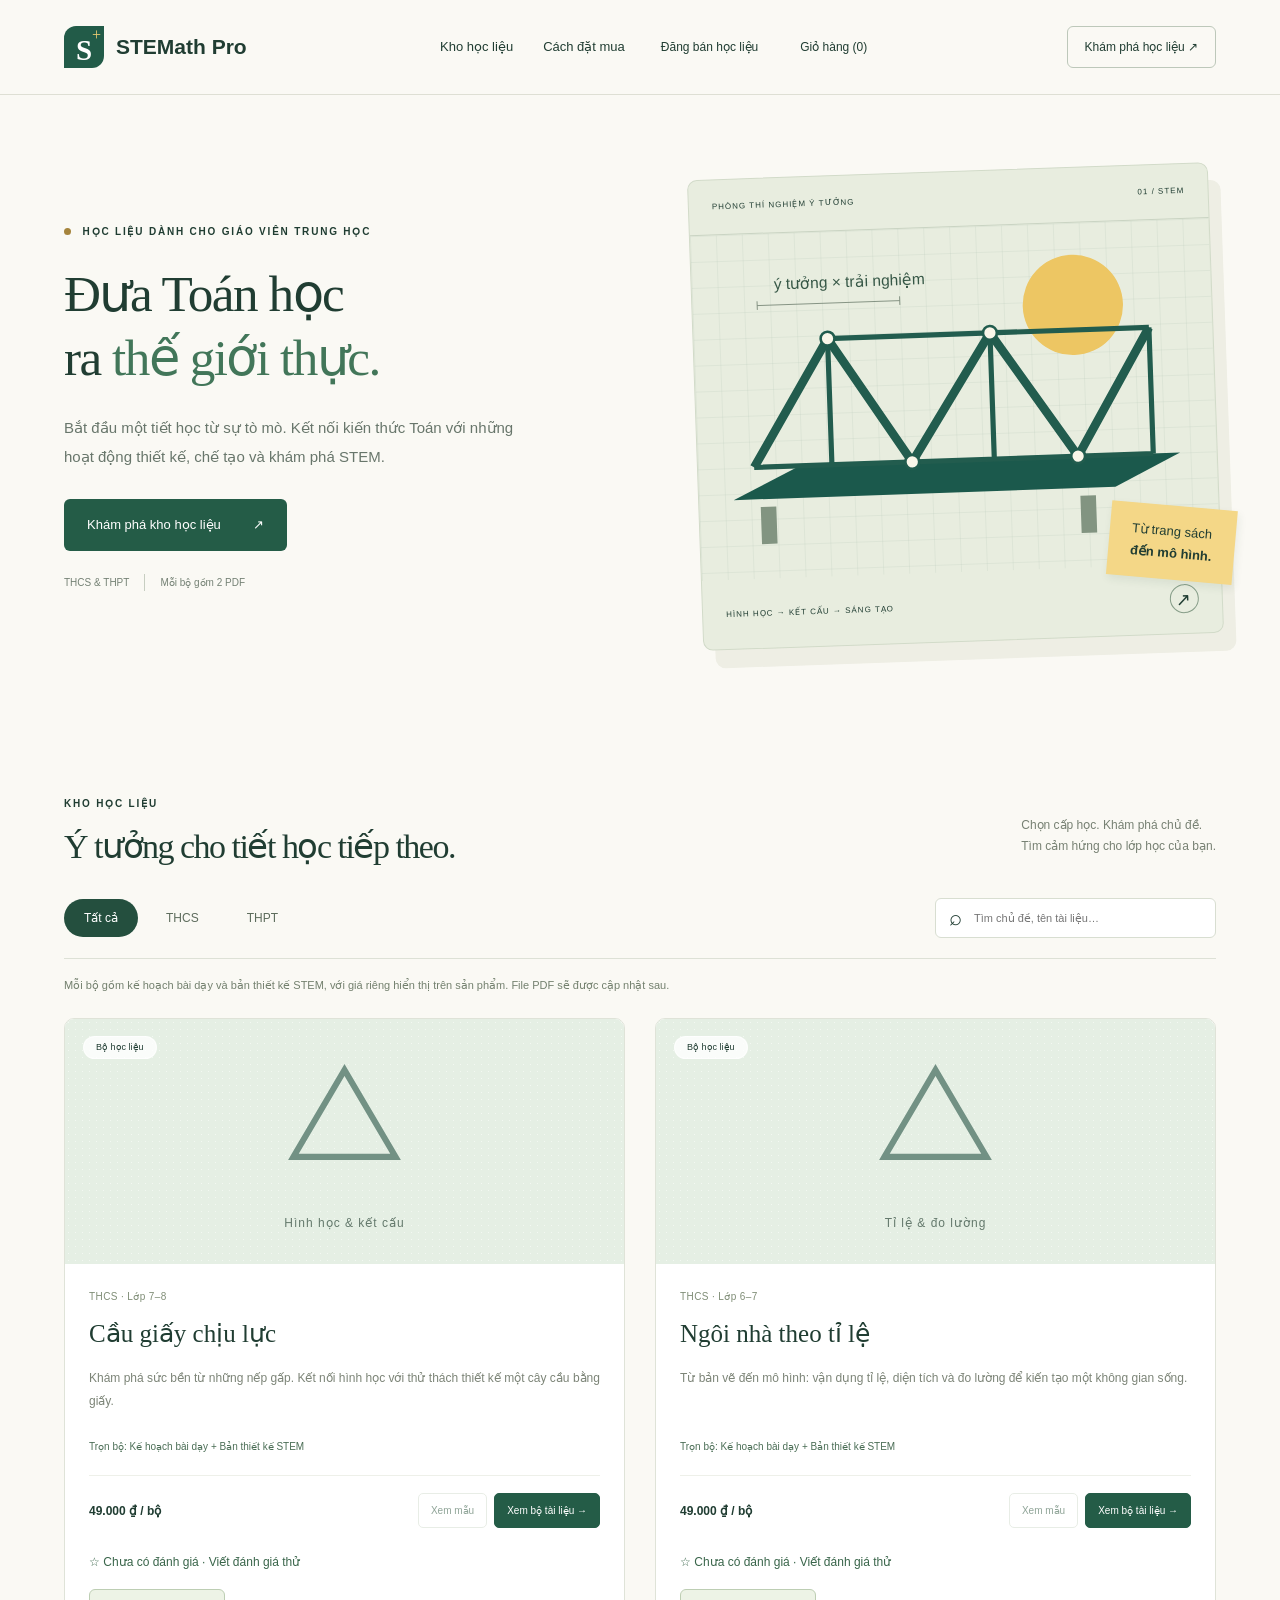
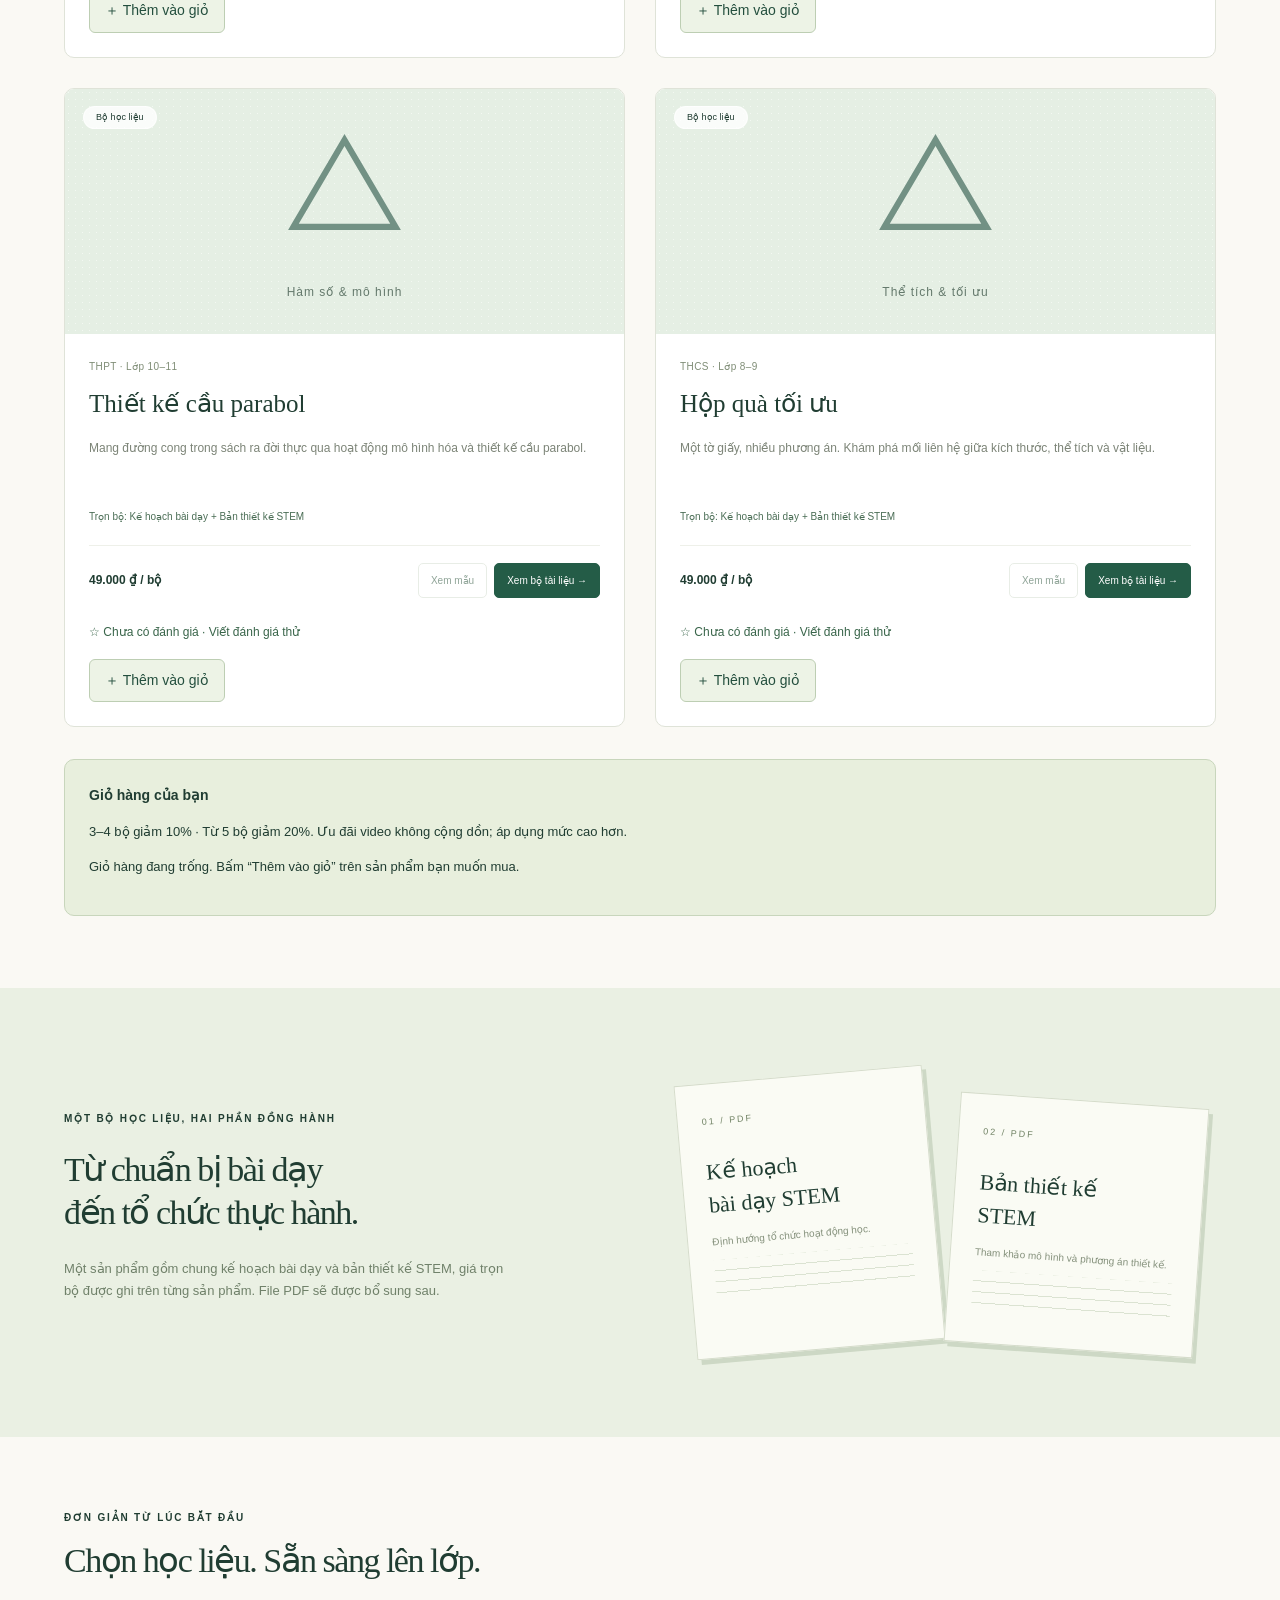
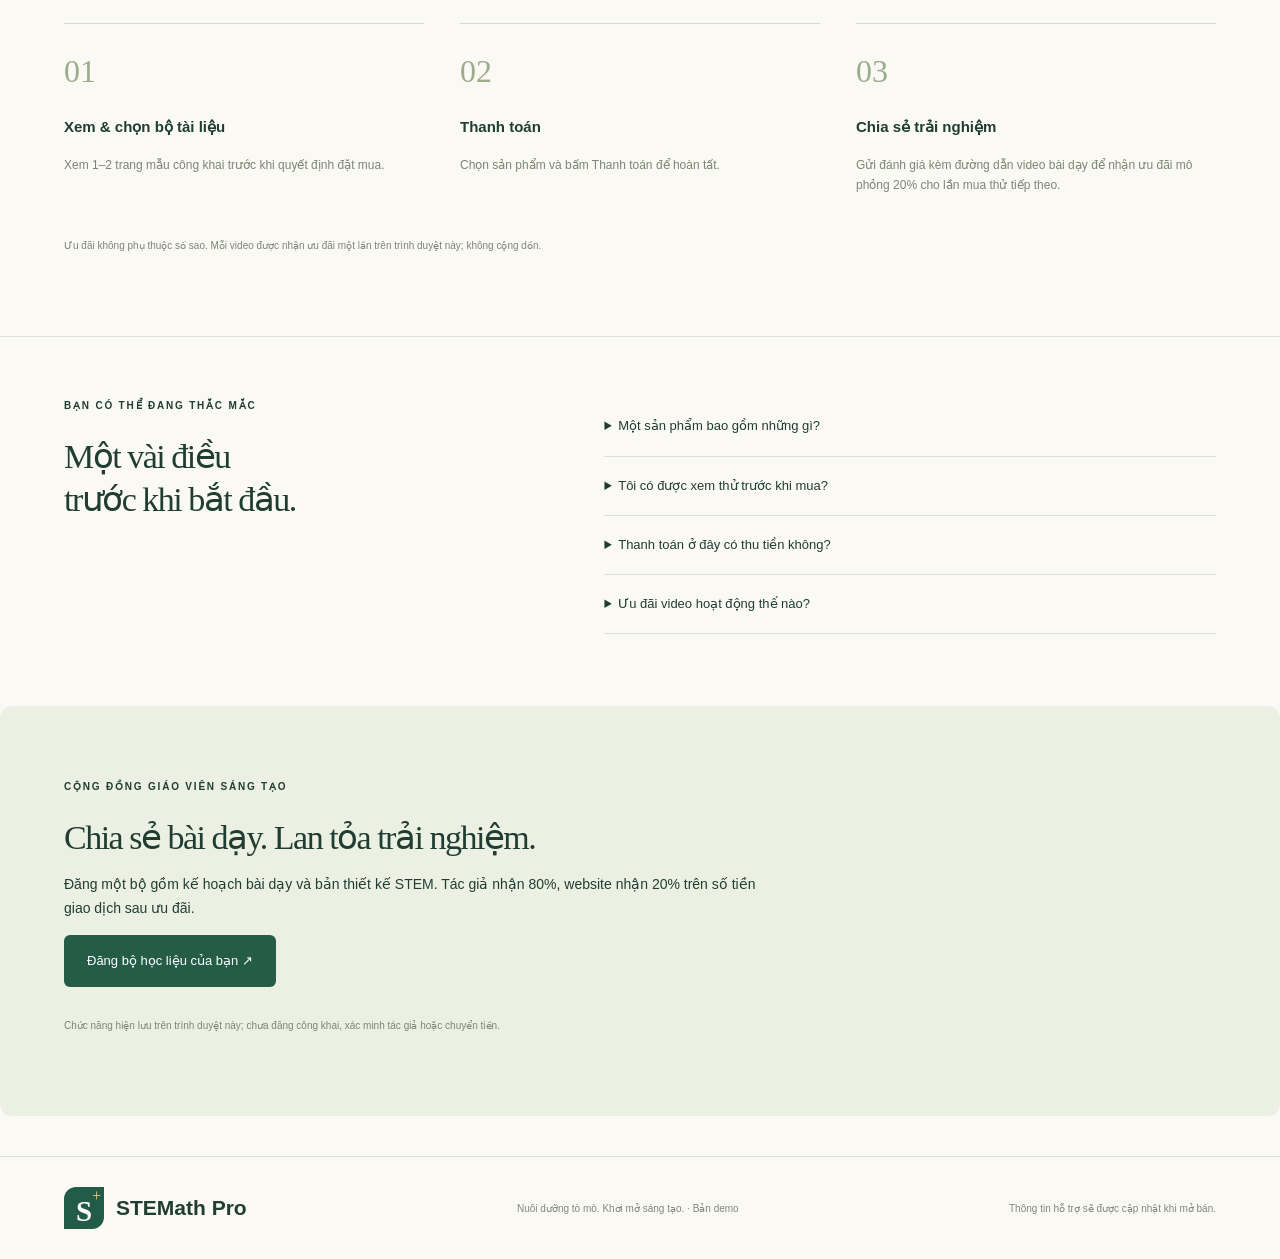
==== index.html @ a107f89d "Remove ribbon section from index.html Removed the ribbon section from the index.html file." ====
<!doctype html><html lang="vi"><head><meta charset="utf-8"><meta name="viewport" content="width=device-width,initial-scale=1"><meta name="description" content="Kho học liệu STEM–Toán cấp trung học: kế hoạch bài dạy và bản thiết kế trong một bộ tài liệu."><title>STEMath Pro | Từ ý tưởng đến lớp học</title><link rel="stylesheet" href="styles.css"><script src="content.js" defer></script><script src="marketplace.js" defer></script><script src="demo.js" defer></script><script src="app.js" defer></script></head><body>
<header class="header"><a class="brand" href="#"><span class="logo">S<span>+</span></span><span data-brand>STEMath Pro</span></a><nav aria-label="Điều hướng"><a href="#kho">Kho học liệu</a><a href="#cach-mua">Cách đặt mua</a><button id="seller-open" class="seller-nav">Đăng bán học liệu</button></nav><a class="nav-cta" href="#kho">Khám phá học liệu ↗</a></header>
<main><section class="hero"><div class="hero-copy"><p class="eyebrow"><span></span> HỌC LIỆU DÀNH CHO GIÁO VIÊN TRUNG HỌC</p><h1>Đưa Toán học<br>ra <em>thế giới thực.</em></h1><p class="lead">Bắt đầu một tiết học từ sự tò mò. Kết nối kiến thức Toán với những hoạt động thiết kế, chế tạo và khám phá STEM.</p><a class="button" href="#kho">Khám phá kho học liệu <span>↗</span></a><div class="hero-note"><span>THCS & THPT</span><span>Mỗi bộ gồm 2 PDF</span></div></div><div class="hero-art" aria-label="Minh họa mô hình cầu hình học"><div class="art-top">PHÒNG THÍ NGHIỆM Ý TƯỞNG <span>01 / STEM</span></div><svg viewBox="0 0 600 400" role="img" aria-label="Cây cầu với các tam giác kết cấu"><defs><pattern id="grid" width="30" height="30" patternUnits="userSpaceOnUse"><path d="M 30 0 L 0 0 0 30" fill="none" stroke="#bbcabb" stroke-width=".6"/></pattern></defs><rect width="600" height="400" fill="url(#grid)"/><circle cx="440" cy="95" r="58" fill="#edc663"/><path d="M40 307L482 307L558 270L118 270Z" fill="#1b594c"/><path d="M65 270L155 124L248 270L343 124L440 270L527 124" fill="none" stroke="#225c4e" stroke-width="10" stroke-linejoin="round"/><path d="M65 270H527M155 124H527M155 124V270M343 124V270M527 124V270" fill="none" stroke="#225c4e" stroke-width="6"/><path d="M80 316V359M450 316V359" stroke="#829481" stroke-width="18"/><g fill="#faf6e9" stroke="#225c4e" stroke-width="3"><circle cx="155" cy="124" r="8"/><circle cx="343" cy="124" r="8"/><circle cx="248" cy="270" r="8"/><circle cx="440" cy="270" r="8"/></g><path d="M75 83H240M75 78V88M240 78V88" stroke="#798878"/><text x="95" y="65" fill="#365746" font-size="18">ý tưởng × trải nghiệm</text></svg><div class="art-bottom"><span>HÌNH HỌC → KẾT CẤU → SÁNG TẠO</span><span class="round">↗</span></div><div class="paper-tag">Từ trang sách<br><strong>đến mô hình.</strong></div></div></section>
<section id="kho" class="catalog section"><div class="section-heading"><div><p class="eyebrow">KHO HỌC LIỆU</p><h2>Ý tưởng cho tiết học tiếp theo.</h2></div><p>Chọn cấp học. Khám phá chủ đề.<br>Tìm cảm hứng cho lớp học của bạn.</p></div><div class="filters"><div class="tabs" role="group" aria-label="Lọc cấp học"><button class="active" data-level="all" aria-pressed="true">Tất cả</button><button data-level="THCS" aria-pressed="false">THCS</button><button data-level="THPT" aria-pressed="false">THPT</button></div><label class="search"><span>⌕</span><input id="search" type="search" placeholder="Tìm chủ đề, tên tài liệu…" aria-label="Tìm tài liệu"></label></div><p class="catalog-note">Mỗi bộ gồm kế hoạch bài dạy và bản thiết kế STEM, với giá riêng hiển thị trên sản phẩm. File PDF sẽ được cập nhật sau.</p><div id="products" class="products"></div><p id="empty" hidden>Chưa tìm thấy bộ tài liệu phù hợp. Bạn thử từ khóa khác nhé.</p></section>
<section class="bundle section"><div><p class="eyebrow">MỘT BỘ HỌC LIỆU, HAI PHẦN ĐỒNG HÀNH</p><h2>Từ chuẩn bị bài dạy<br>đến tổ chức thực hành.</h2><p>Một sản phẩm gồm chung kế hoạch bài dạy và bản thiết kế STEM, giá trọn bộ được ghi trên từng sản phẩm. File PDF sẽ được bổ sung sau.</p></div><div class="documents"><article><span>01 / PDF</span><h3>Kế hoạch<br>bài dạy STEM</h3><p>Định hướng tổ chức hoạt động học.</p><div class="doc-lines"></div></article><article><span>02 / PDF</span><h3>Bản thiết kế<br>STEM</h3><p>Tham khảo mô hình và phương án thiết kế.</p><div class="doc-lines"></div></article></div></section>
<section id="cach-mua" class="section"><div class="section-heading"><div><p class="eyebrow">ĐƠN GIẢN TỪ LÚC BẮT ĐẦU</p><h2>Chọn học liệu. Sẵn sàng lên lớp.</h2></div></div><div class="steps"><article><span>01</span><h3>Xem & chọn bộ tài liệu</h3><p>Xem 1–2 trang mẫu công khai trước khi quyết định đặt mua.</p></article><article><span>02</span><h3>Thanh toán</h3><p>Chọn sản phẩm và bấm Thanh toán để hoàn tất.</p></article><article><span>03</span><h3>Chia sẻ trải nghiệm</h3><p>Gửi đánh giá kèm đường dẫn video bài dạy để nhận ưu đãi mô phỏng 20% cho lần mua thử tiếp theo.</p></article></div><p class="fine">Ưu đãi không phụ thuộc số sao. Mỗi video được nhận ưu đãi một lần trên trình duyệt này; không cộng dồn.</p></section>
<section id="hoi-dap" class="faq section"><div><p class="eyebrow">BẠN CÓ THỂ ĐANG THẮC MẮC</p><h2>Một vài điều<br>trước khi bắt đầu.</h2></div><div><details><summary>Một sản phẩm bao gồm những gì?</summary><p>Mỗi bộ gồm PDF kế hoạch bài dạy và PDF bản thiết kế STEM, với một mức giá chung cho cả bộ, hiển thị trên thẻ sản phẩm. Hai PDF sẽ được bổ sung sau, không bán tách riêng.</p></details><details><summary>Tôi có được xem thử trước khi mua?</summary><p>Có. Khi bộ tài liệu có bản mẫu, nút Xem mẫu sẽ hiển thị tối đa 2 trang xem trước của bộ đó.</p></details><details><summary>Thanh toán ở đây có thu tiền không?</summary><p>Không. Đây là bản trình diễn. Thông báo thành công không xác nhận giao dịch ngân hàng và không cấp quyền tải PDF.</p></details><details><summary>Ưu đãi video hoạt động thế nào?</summary><p>Gửi đánh giá kèm link video bài dạy để nhận ưu đãi thử 20%, tự áp dụng một lần khi bấm thanh toán thử tiếp theo. Mọi dữ liệu chỉ ở trình duyệt của bạn, chưa gửi đến người bán. Không cần đánh giá tích cực để nhận ưu đãi.</p></details></div></section>
<section class="section seller-intro"><p class="eyebrow">CỘNG ĐỒNG GIÁO VIÊN SÁNG TẠO</p><h2>Chia sẻ bài dạy. Lan tỏa trải nghiệm.</h2><p>Đăng một bộ gồm kế hoạch bài dạy và bản thiết kế STEM. Tác giả nhận 80%, website nhận 20% trên số tiền giao dịch sau ưu đãi.</p><button class="button" id="seller-open-bottom">Đăng bộ học liệu của bạn ↗</button><p class="fine">Chức năng hiện lưu trên trình duyệt này; chưa đăng công khai, xác minh tác giả hoặc chuyển tiền.</p></section></main><footer><a class="brand" href="#"><span class="logo">S<span>+</span></span><span data-brand>STEMath Pro</span></a><p>Nuôi dưỡng tò mò. Khơi mở sáng tạo. · Bản demo</p><p id="contact">Thông tin hỗ trợ sẽ được cập nhật khi mở bán.</p></footer>
<dialog id="preview"><div class="dialog-head"><h2 id="preview-title">Xem mẫu</h2><button id="close-preview" aria-label="Đóng bản xem mẫu">✕</button></div><p>Bản xem trước · tối đa 2 trang</p><div id="preview-pages"></div></dialog>
<dialog id="payment-dialog"><div class="dialog-head"><h2>Thanh toán thành công</h2><button type="button" data-close="payment-dialog" aria-label="Đóng thông báo">✕</button></div><p id="payment-message"></p><button class="button" id="payment-files" type="button">Xem bộ tài liệu</button> <button class="button" id="payment-review">Đánh giá sản phẩm</button></dialog>
<dialog id="reviews-dialog"><div class="dialog-head"><h2 id="reviews-title">Đánh giá</h2><button type="button" data-close="reviews-dialog" aria-label="Đóng đánh giá">✕</button></div><p class="review-promo">Chia sẻ video bài dạy · Nhận ưu đãi <strong>20%</strong> cho lần mua tiếp theo, không phụ thuộc số sao.</p><p>Đánh giá chỉ lưu trên trình duyệt này, chưa công khai và chưa gửi đến người bán. </p><div id="reviews-list"></div><form id="review-form"><label for="review-name">Tên hiển thị</label><input id="review-name" required maxlength="60" placeholder="Tên bạn muốn hiển thị"><label for="review-stars">Mức đánh giá</label><select id="review-stars"><option value="5">5 sao</option><option value="4">4 sao</option><option value="3">3 sao</option><option value="2">2 sao</option><option value="1">1 sao</option></select><label for="review-text">Chia sẻ của bạn</label><textarea id="review-text" required maxlength="2000" placeholder="Điều hữu ích và điều bạn muốn cải thiện…"></textarea><label for="review-video">Link video bài dạy (không bắt buộc)</label><input id="review-video" type="url" placeholder="https://…"><small>Dán link video của bạn. Bản thử không tải video lên hoặc kiểm duyệt nội dung. Chỉ chia sẻ hình ảnh học sinh khi đã có quyền phù hợp.</small><button class="button" type="submit">Gửi đánh giá</button><p id="review-status" role="status" aria-live="polite"></p></form><button id="reset-demo" class="review-link">Xóa dữ liệu trải nghiệm trên máy này</button></dialog><dialog id="seller-dialog"><div class="dialog-head"><h2>Góc tác giả</h2><button id="seller-close" aria-label="Đóng góc tác giả">✕</button></div><p>Website 20% · Tác giả 80% — tính trên giá sau ưu đãi. Đây là sổ doanh thu trải nghiệm, chưa có khoản tiền được chuyển.</p><p id="seller-totals"></p><div id="seller-sales"></div><h3>Đăng bộ học liệu</h3><p>Bài đăng chỉ xuất hiện trên trình duyệt này. Không có tài khoản tác giả hoặc xác minh danh hiệu giáo viên.</p><form id="seller-form"><label>Tên tác giả<input name="author" required maxlength="80"></label><label>Tên bộ học liệu<input name="title" required maxlength="120"></label><div class="seller-row"><label>Cấp học<select name="level"><option>THCS</option><option>THPT</option></select></label><label>Lớp<input name="grades" required maxlength="40" placeholder="Lớp 8–9"></label></div><label>Chủ đề<input name="topic" required maxlength="80"></label><label>Mô tả<textarea name="description" required maxlength="1500"></textarea></label><label>Giá trọn bộ (đồng)<input name="price" type="number" min="1000" max="100000000" step="1000" value="59000" required></label><p>Giá chung cho kế hoạch bài dạy + bản thiết kế STEM.</p><label>Ảnh bìa riêng (không bắt buộc, tối đa 1 MB)<input id="seller-cover" type="file" accept="image/png,image/jpeg,image/webp"></label><label>Ảnh 1–2 trang xem trước (không bắt buộc, mỗi ảnh tối đa 1 MB)<input id="seller-previews" type="file" accept="image/png,image/jpeg,image/webp" multiple></label><label>Link PDF kế hoạch bài dạy<input name="lessonPdf" type="url" placeholder="https://drive.google.com/…"></label><label>Link PDF bản thiết kế STEM<input name="designPdf" type="url" placeholder="https://drive.google.com/…"></label><p>Chưa có PDF có thể bổ sung sau bằng cách sửa bài đăng. Giữ file đầy đủ ở Drive hạn chế quyền truy cập; không có máy chủ lưu PDF trên website này.</p><label class="seller-check"><input name="rights" type="checkbox" required> Tôi có quyền chia sẻ nội dung này và đã có sự đồng ý cần thiết đối với hình ảnh người khác.</label><button type="submit" class="button" id="seller-submit">Đăng trên trình duyệt này</button><button type="button" id="seller-cancel" hidden>Hủy chỉnh sửa</button><p id="seller-status" role="status" aria-live="polite"></p></form><h3>Bài đăng trên máy này</h3><div id="seller-list"></div></dialog></body></html>
---- styles.css ----
@font-face{font-family:StemSans;src:url(fonts/DejaVuSans.woff)}@font-face{font-family:StemSans;src:url(fonts/DejaVuSans-Bold.woff);font-weight:700}@font-face{font-family:StemSerif;src:url(fonts/DejaVuSerif.woff)}*{box-sizing:border-box}html{scroll-behavior:smooth;scroll-padding-top:30px}body{margin:0;background:#faf9f4;color:#203d32;font-family:StemSans,Arial,sans-serif;font-size:14px;line-height:1.7}a{color:inherit;text-decoration:none}button,input,select,textarea{font:inherit}button,a,input,summary{ -webkit-tap-highlight-color:transparent}button{cursor:pointer}button:disabled{cursor:default;opacity:.55}a:focus-visible,button:focus-visible,input:focus-visible,summary:focus-visible{outline:3px solid #b78220;outline-offset:4px}.header{max-width:1320px;margin:auto;padding:26px 5%;display:flex;align-items:center;justify-content:space-between;gap:24px;border-bottom:1px solid #dedfd4}.brand{display:flex;align-items:center;gap:12px;font-size:21px;font-weight:700;white-space:nowrap}.logo{display:grid;place-items:center;position:relative;background:#225b48;color:#fff;width:40px;height:42px;border-radius:12px 0;font-family:StemSerif;font-size:29px}.logo span{position:absolute;font:16px StemSans;right:3px;top:0;color:#edcb72}nav{display:flex;gap:30px;font-size:13px}nav a:hover{color:#b27720}.nav-cta{border:1px solid #bdc8ba;border-radius:6px;padding:10px 17px;font-size:12px}.hero{max-width:1320px;margin:auto;padding:76px 5% 80px;display:grid;grid-template-columns:1.08fr 1fr;gap:6%;align-items:center}.eyebrow{font-size:10px;letter-spacing:1.8px;font-weight:700;margin:0 0 22px}.eyebrow>span{display:inline-block;width:7px;height:7px;background:#a5843c;border-radius:50%;margin-right:7px}h1,h2{font-family:StemSerif,Georgia,serif;font-weight:400;line-height:1.25;letter-spacing:-1.5px}h1{font-size:clamp(34px,4vw,58px);margin:0 0 24px}h1 em{font-style:normal;color:#427659}.lead{max-width:480px;color:#68766b;font-size:15px;line-height:1.9;margin-bottom:28px}.button{display:inline-flex;gap:32px;align-items:center;background:#245c47;color:white;padding:15px 23px;border:0;border-radius:6px;font-size:13px}.button:hover{background:#173e30}.hero-note{display:flex;gap:0;margin-top:23px;color:#748174;font-size:10px}.hero-note span+span{border-left:1px solid #c7cec1;margin-left:15px;padding-left:15px}.hero-art{background:#e8eddf;border:1px solid #d2dbc9;position:relative;transform:rotate(-2deg);border-radius:10px;box-shadow:12px 18px 0 #eeeee4}.hero-art svg{display:block;width:100%;height:auto}.art-top,.art-bottom{padding:20px 23px;display:flex;justify-content:space-between;font-size:8px;letter-spacing:1px}.art-top{border-bottom:1px solid #cad4c3}.art-bottom{align-items:center}.round{display:grid;place-items:center;border:1px solid #869d88;width:29px;height:29px;border-radius:50%;font-size:18px}.paper-tag{position:absolute;right:-15px;bottom:54px;background:#f4d787;padding:15px 22px;transform:rotate(7deg);font-size:13px;box-shadow:2px 4px 8px #29442c15}.ribbon{background:#214d3c;color:#f0f0dc;display:flex;align-items:center;justify-content:center;gap:40px;padding:22px 5%;font-size:10px;letter-spacing:1px}.ribbon .plus{color:#dfc171;font-size:26px}.ribbon-note{font-size:11px;letter-spacing:0;opacity:.7;border-left:1px solid #5b7564;padding-left:35px}.section{max-width:1320px;margin:auto;padding:72px 5%}.section-heading{display:flex;justify-content:space-between;gap:25px;align-items:end;margin-bottom:30px}.section-heading h2,h2{font-size:34px;margin:0}.section-heading p:not(.eyebrow){font-size:12px;color:#778173}.section-heading .eyebrow{margin-bottom:14px}.filters{display:flex;justify-content:space-between;gap:20px;align-items:center;border-bottom:1px solid #dde1d6;padding-bottom:20px}.tabs{display:flex;gap:8px}.tabs button{border:0;padding:9px 20px;border-radius:25px;background:transparent;color:#5d6c5c;font-size:12px}.tabs button.active{background:#244f3e;color:white}.search{display:flex;gap:10px;align-items:center;border:1px solid #d8ded1;border-radius:6px;padding:8px 13px;background:#fff}.search span{font-size:22px;line-height:1}.search input{border:0;background:transparent;width:230px;max-width:100%;font-size:11px;outline-offset:8px}.catalog-note{font-size:11px;color:#73806e;margin:17px 0 23px}.products{display:grid;grid-template-columns:repeat(2,1fr);gap:30px}.product{border:1px solid #dfe3d8;border-radius:10px;overflow:hidden;background:#fff;transition:transform .2s,box-shadow .2s}.product:hover{transform:translateY(-3px);box-shadow:0 12px 25px #1c44300b}.cover{height:245px;position:relative;overflow:hidden;background:#e9edde}.cover svg{width:100%;height:100%;display:block}.cover.house{background:#eee9dc}.cover.curve{background:#e5e9ed}.cover.box{background:#f0e6d7}.pill{position:absolute;top:17px;left:18px;background:#ffffffcf;border:1px solid #ffffffaa;border-radius:30px;padding:3px 12px;font-size:9px}.cover-id{position:absolute;bottom:13px;right:17px;font-size:9px;letter-spacing:2px;color:#526452}.product-body{padding:24px}.meta{font-size:10px;color:#7f8d76;letter-spacing:.4px}.product h3{font-family:StemSerif;font-size:25px;font-weight:400;margin:8px 0}.product p{font-size:12px;color:#7c8477;line-height:1.9;min-height:46px}.bundle-label{font-size:10px;color:#4b6e56;padding:13px 0 20px;border-bottom:1px solid #eef0e9}.card-bottom{display:flex;justify-content:space-between;align-items:center;gap:10px;padding-top:17px}.price{font-weight:700;font-size:12px}.actions{display:flex;gap:7px}.actions button,.actions a{padding:8px 12px;border-radius:5px;font-size:10px;border:1px solid #d7dfd2;background:#fff;color:#355b44}.actions .buy{background:#245c47;color:#fff;border-color:#245c47}.bundle{display:grid;grid-template-columns:1fr 1fr;align-items:center;gap:60px;background:#eaf0e3;max-width:none;padding-left:max(5%,calc((100% - 1188px)/2));padding-right:max(5%,calc((100% - 1188px)/2))}.bundle>div>p:not(.eyebrow){color:#70816a;font-size:13px;max-width:440px;margin-top:24px}.documents{display:flex;gap:18px;padding:15px}.documents article{background:#fafbf4;border:1px solid #d5dccb;box-shadow:4px 5px 0 #cdd8c5;padding:24px;width:50%;min-height:250px;transform:rotate(-5deg)}.documents article+article{transform:rotate(4deg);margin-top:25px}.documents span{font-size:9px;letter-spacing:2px;color:#718365}.documents h3{font-family:StemSerif;font-size:22px;font-weight:400;line-height:1.5;margin:23px 0 12px}.documents p{font-size:10px;color:#85917c}.doc-lines{height:35px;background:repeating-linear-gradient(transparent 0 10px,#dbe3d2 10px 11px)}.steps{display:grid;grid-template-columns:repeat(3,1fr);gap:36px;margin-top:40px}.steps article{border-top:1px solid #d2dccb;padding-top:20px}.steps span{font-family:StemSerif;font-size:32px;color:#9dab8d}.steps h3{font-size:15px;margin-top:16px}.steps p,.fine{font-size:12px;color:#7b8675}.fine{margin-top:30px;font-size:10px}.faq{border-top:1px solid #e0e4d8;display:grid;grid-template-columns:1fr 1.3fr;gap:70px;padding-top:60px}.faq details{border-bottom:1px solid #dce2d4;padding:18px 0}.faq summary{cursor:pointer;font-size:13px}.faq details p{font-size:12px;color:#74816b}footer{border-top:1px solid #dce2d4;padding:30px 5%;display:flex;align-items:center;justify-content:space-between;gap:20px}footer p{font-size:10px;color:#7e8878}dialog{border:1px solid #d2dccb;border-radius:12px;max-width:850px;width:92%;max-height:90vh;padding:24px;color:#234b37}dialog::backdrop{background:#132d25b0}.dialog-head{display:flex;gap:15px;justify-content:space-between;align-items:center}.dialog-head h2{font-size:25px}.dialog-head button{border:0;border-radius:50%;width:36px;height:36px;background:#e9eedf}#preview-pages img{display:block;width:100%;height:auto;margin:15px 0;border:1px solid #dce2d4}dialog>p{font-size:12px}
@media(min-width:1500px){.hero{padding-top:100px;padding-bottom:100px}}@media(max-width:850px){nav{gap:15px}.nav-cta{display:none}.hero{gap:30px}.hero h1{font-size:36px}.hero-art{margin-right:10px}.ribbon{gap:18px}.ribbon-note{display:none}.section-heading{display:block}.bundle{gap:20px}.documents{padding:0}.documents article{padding:17px}.faq{gap:30px}.card-bottom{flex-wrap:wrap}.cover{height:205px}footer{flex-wrap:wrap}}@media(max-width:600px){.header{padding:18px 6%}.brand{font-size:18px}nav a{font-size:10px}nav a:last-child{display:none}.hero{grid-template-columns:1fr;padding:45px 6% 55px;gap:40px}.hero h1{font-size:40px}.hero-art{max-width:480px;margin:0 10px 0 0}.lead{font-size:13px}.ribbon{font-size:8px;gap:10px;padding:15px 4%}.section{padding:46px 6%}h2,.section-heading h2{font-size:28px}.filters{align-items:stretch;flex-direction:column;gap:15px}.search input{width:100%}.tabs button{padding:8px 17px}.products{grid-template-columns:1fr;gap:22px}.cover{height:225px}.product-body{padding:21px}.card-bottom{flex-wrap:nowrap}.bundle{grid-template-columns:1fr}.documents{margin-top:20px}.steps{grid-template-columns:1fr;gap:18px;margin-top:24px}.steps article{display:grid;grid-template-columns:42px 1fr;column-gap:15px}.steps span{grid-row:span 2}.steps h3{margin:2px 0 0}.steps p{margin:8px 0}.faq{grid-template-columns:1fr;gap:18px}footer{padding:26px 6%;display:block}footer .brand{margin-bottom:18px}.eyebrow{font-size:9px;letter-spacing:1px}}@media(prefers-reduced-motion:reduce){html{scroll-behavior:auto}.product{transition:none}}
.demo-banner{background:#f2dda5;text-align:center;padding:12px 5%;font-size:12px;color:#514323}.review-link{display:block;margin:16px 0 0;border:0;background:none;color:#39654a;padding:8px 0;text-align:left;font-size:12px}.review-promo{background:#edf2df;padding:16px;border-radius:8px}.review-item{border-bottom:1px solid #d7dfd1;padding:16px 0}.review-item p{white-space:pre-wrap;overflow-wrap:anywhere}.review-item a{color:#27694a;text-decoration:underline}.review-item small{display:block;color:#7c8374;margin-top:8px}#review-form label{display:block;margin-top:15px;font-size:13px}#review-form input,#review-form textarea,#review-form select{display:block;width:100%;padding:11px;border:1px solid #cad5c2;border-radius:5px;margin:6px 0 12px;background:#fff;color:#234b37}#review-form textarea{min-height:100px}#review-form small{display:block;font-size:11px;margin-bottom:18px}#review-status{color:#285b3e}
.cover{background-color:#e5efe4;background-image:radial-gradient(#fff8 .7px,transparent .7px);background-size:7px 7px}.cover.house{background-color:#f2ecd9}.cover.curve{background-color:#e2edf1}.cover.box{background-color:#f0e5dc}.cover-topic{position:absolute;bottom:31px;left:15px;right:15px;text-align:center;font-size:12px;letter-spacing:1px;color:#64796c}.cover-id{display:none}.seller-cover-image{width:100%;height:100%;object-fit:cover}.seller-cover-image~.cover-topic{background:#ffffffdf;border-radius:4px;padding:3px}.seller-nav{border:0;background:none;color:inherit;font-size:12px}.seller-intro{background:#ecf0e3;border-radius:12px;margin-bottom:40px}.seller-intro>p:not(.eyebrow){max-width:700px}#seller-form label{display:block;margin:14px 0;font-size:12px}#seller-form input:not([type=checkbox]),#seller-form select,#seller-form textarea{display:block;width:100%;padding:10px;margin-top:6px;border:1px solid #ccd6c4;border-radius:5px;background:white}#seller-form textarea{min-height:100px}.seller-row{display:grid;grid-template-columns:1fr 1fr;gap:15px}.seller-check{line-height:1.8}.seller-entry{padding:15px 0;border-bottom:1px solid #d9e0d1}.seller-entry button{margin:10px 10px 0 0;padding:8px 13px;border:1px solid #cdd8c5;background:#f4f7ed;border-radius:5px}.seller-entry p{font-size:12px}#seller-totals{background:#eaf0df;padding:14px;border-radius:6px}

.combo-choice{border:1px solid #bdceb3;border-radius:6px;padding:9px 15px;background:#edf3e6;color:#244f3e;margin-top:8px}.combo-choice[aria-pressed=true]{background:#245c47;color:#fff}.combo-bar{background:#e8efdd;border:1px solid #c8d6bc;padding:24px;margin-top:32px;border-radius:10px}.combo-bar p{font-size:13px}.payment-product-row{padding:15px 0;border-bottom:1px solid #d7e0ce;display:flex;align-items:center;gap:15px;flex-wrap:wrap}.payment-product-row strong{flex:1 1 160px}
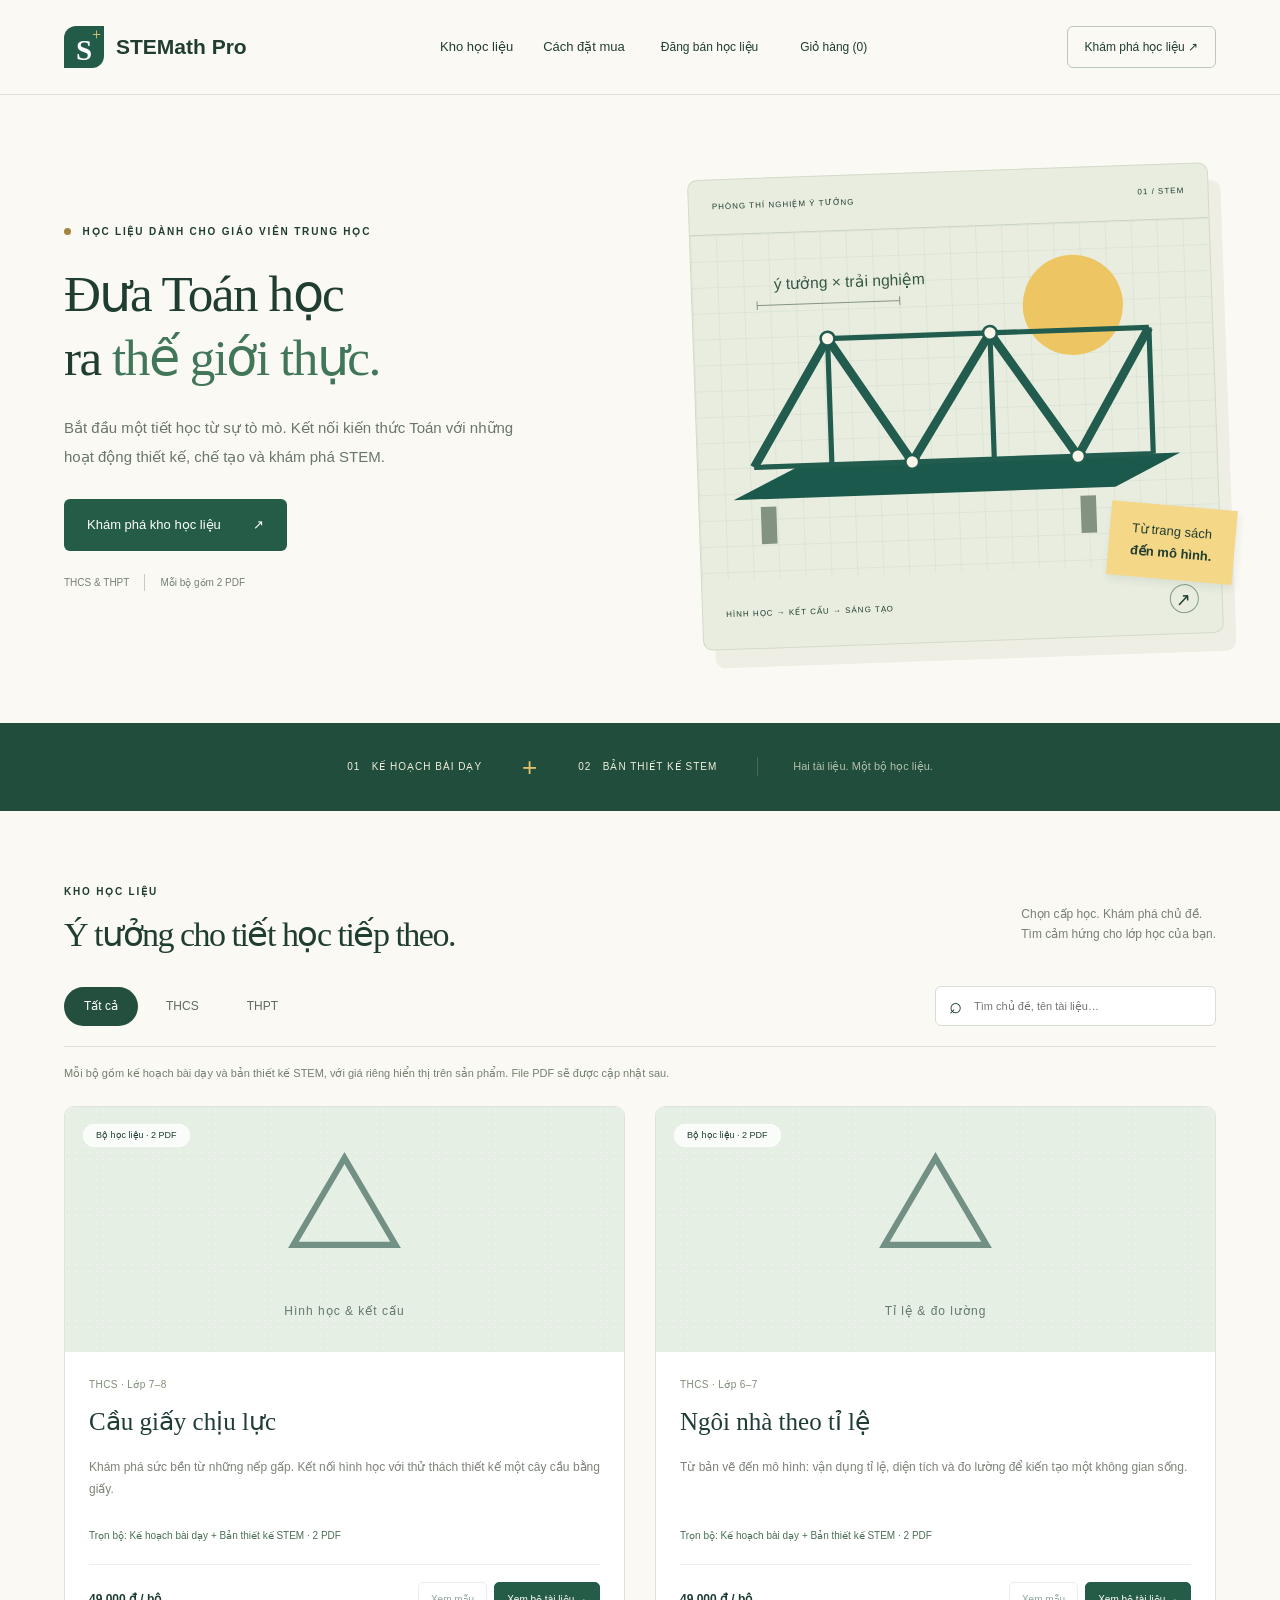
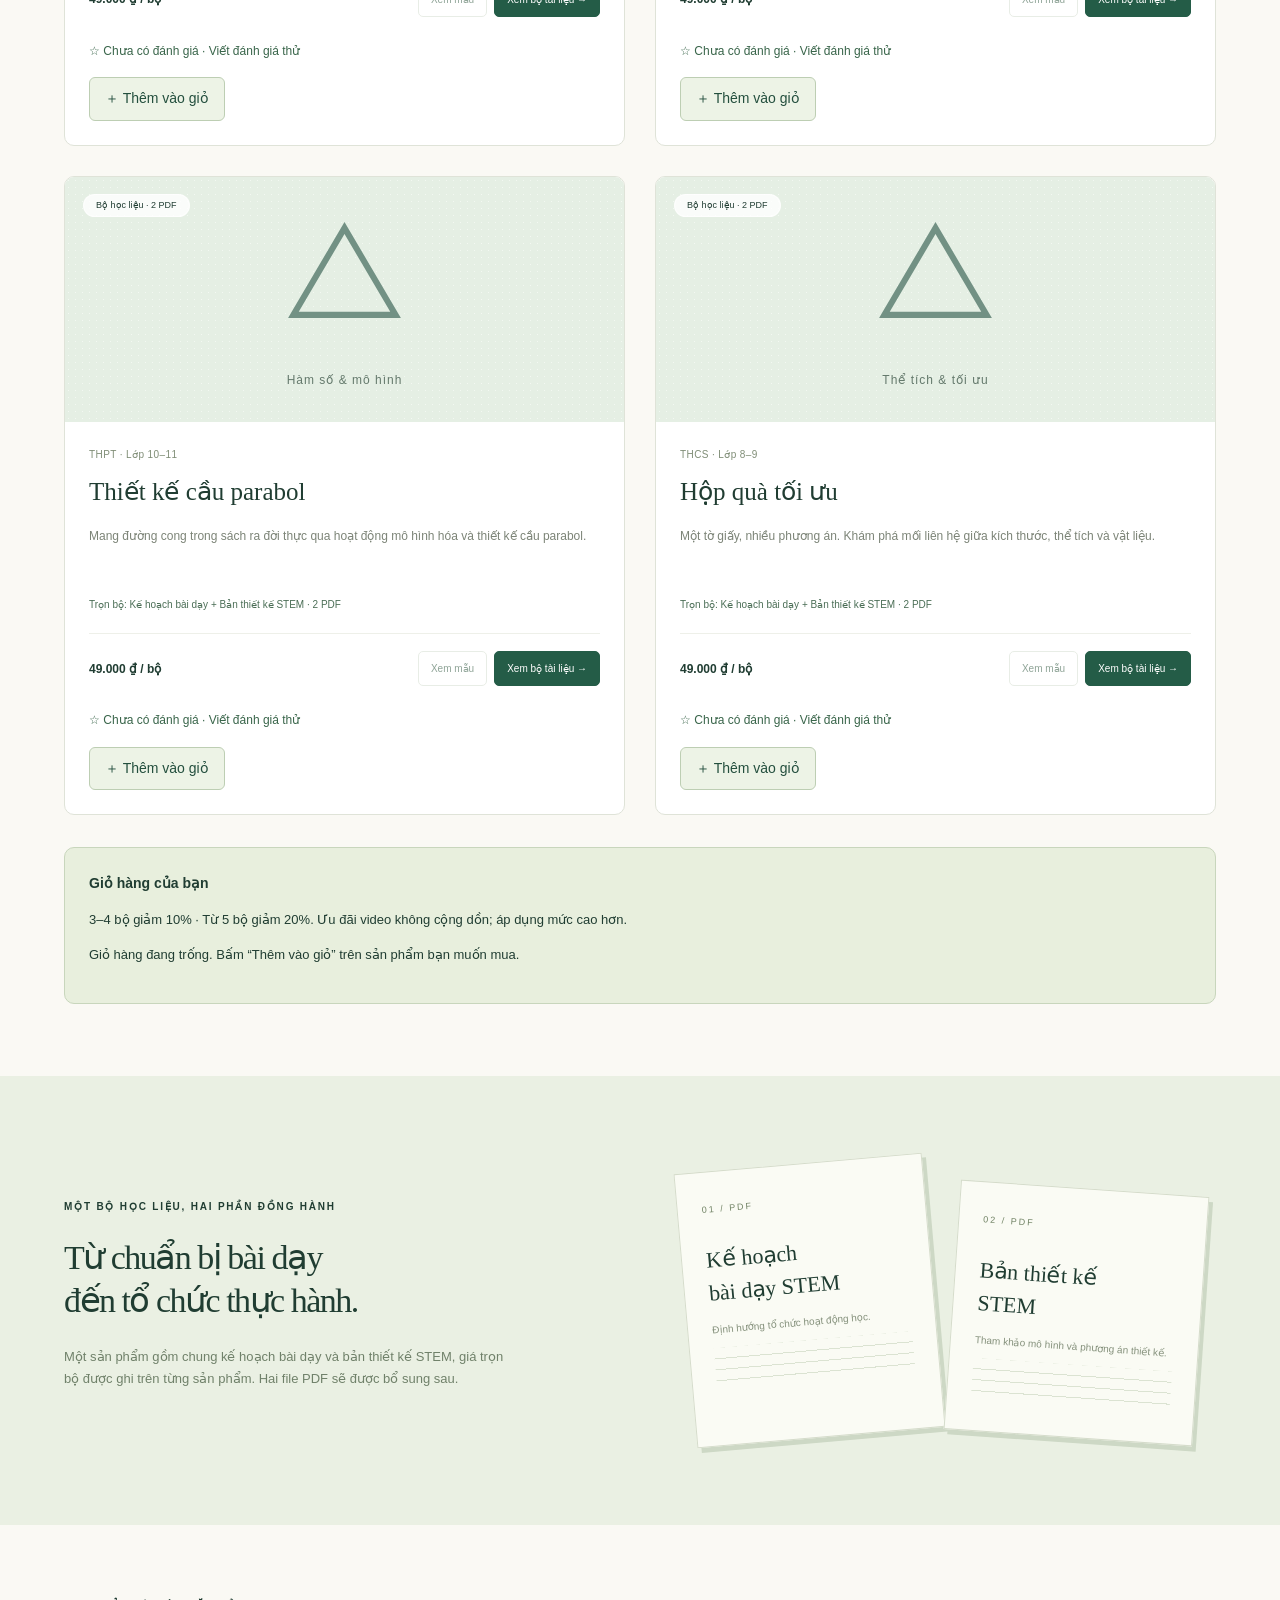
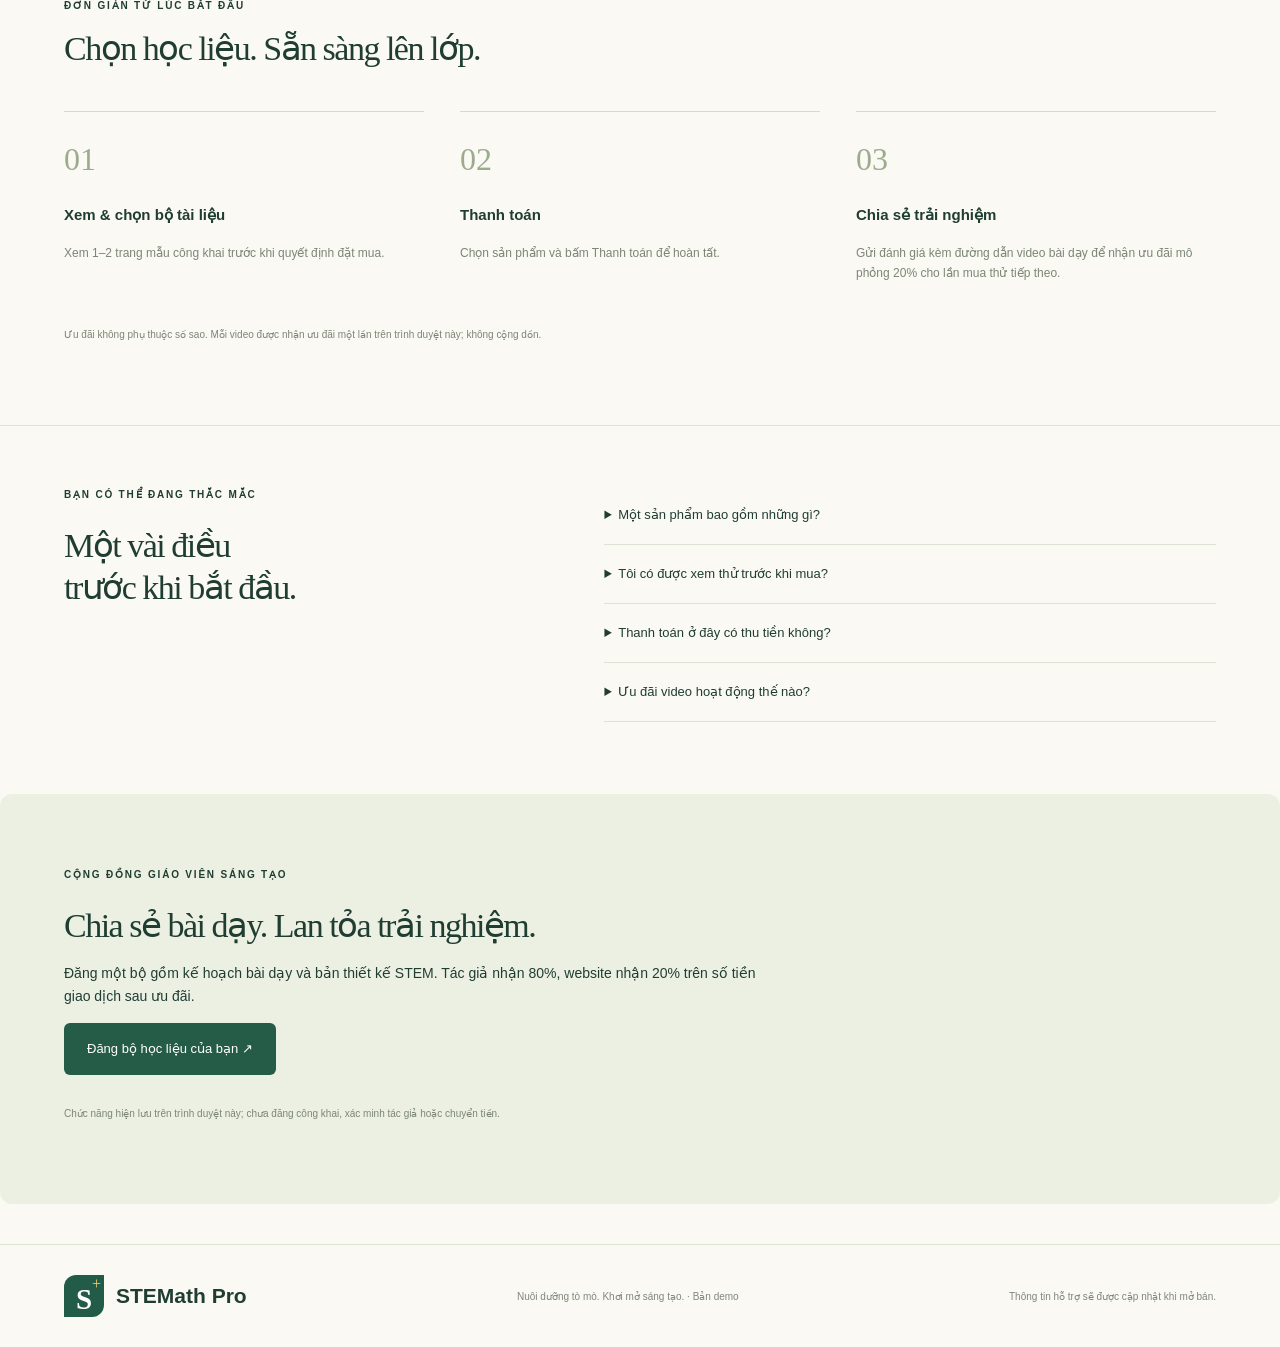
==== commit 698cd2f0: "Add files via upload" ====
--- a/index.html
+++ b/index.html
@@ -1,11 +1,12 @@
-<!doctype html><html lang="vi"><head><meta charset="utf-8"><meta name="viewport" content="width=device-width,initial-scale=1"><meta name="description" content="Kho học liệu STEM–Toán cấp trung học: kế hoạch bài dạy và bản thiết kế trong một bộ tài liệu."><title>STEMath Pro | Từ ý tưởng đến lớp học</title><link rel="stylesheet" href="styles.css"><script src="content.js" defer></script><script src="marketplace.js" defer></script><script src="demo.js" defer></script><script src="app.js" defer></script></head><body>
-<header class="header"><a class="brand" href="#"><span class="logo">S<span>+</span></span><span data-brand>STEMath Pro</span></a><nav aria-label="Điều hướng"><a href="#kho">Kho học liệu</a><a href="#cach-mua">Cách đặt mua</a><button id="seller-open" class="seller-nav">Đăng bán học liệu</button></nav><a class="nav-cta" href="#kho">Khám phá học liệu ↗</a></header>
+<!doctype html><html lang="vi"><head><meta charset="utf-8"><meta name="viewport" content="width=device-width,initial-scale=1"><meta name="description" content="Kho học liệu STEM–Toán cấp trung học: kế hoạch bài dạy và bản thiết kế trong một bộ tài liệu."><title>STEM–Toán | Từ ý tưởng đến lớp học</title><link rel="stylesheet" href="styles.css"><script src="content.js" defer></script><script src="marketplace.js" defer></script><script src="demo.js" defer></script><script src="app.js" defer></script></head><body>
+<header class="header"><a class="brand" href="#"><span class="logo">S<span>+</span></span><span data-brand>STEM–Toán</span></a><nav aria-label="Điều hướng"><a href="#kho">Kho học liệu</a><a href="#cach-mua">Cách đặt mua</a><button id="seller-open" class="seller-nav">Đăng bán học liệu</button></nav><a class="nav-cta" href="#kho">Khám phá học liệu ↗</a></header>
 <main><section class="hero"><div class="hero-copy"><p class="eyebrow"><span></span> HỌC LIỆU DÀNH CHO GIÁO VIÊN TRUNG HỌC</p><h1>Đưa Toán học<br>ra <em>thế giới thực.</em></h1><p class="lead">Bắt đầu một tiết học từ sự tò mò. Kết nối kiến thức Toán với những hoạt động thiết kế, chế tạo và khám phá STEM.</p><a class="button" href="#kho">Khám phá kho học liệu <span>↗</span></a><div class="hero-note"><span>THCS & THPT</span><span>Mỗi bộ gồm 2 PDF</span></div></div><div class="hero-art" aria-label="Minh họa mô hình cầu hình học"><div class="art-top">PHÒNG THÍ NGHIỆM Ý TƯỞNG <span>01 / STEM</span></div><svg viewBox="0 0 600 400" role="img" aria-label="Cây cầu với các tam giác kết cấu"><defs><pattern id="grid" width="30" height="30" patternUnits="userSpaceOnUse"><path d="M 30 0 L 0 0 0 30" fill="none" stroke="#bbcabb" stroke-width=".6"/></pattern></defs><rect width="600" height="400" fill="url(#grid)"/><circle cx="440" cy="95" r="58" fill="#edc663"/><path d="M40 307L482 307L558 270L118 270Z" fill="#1b594c"/><path d="M65 270L155 124L248 270L343 124L440 270L527 124" fill="none" stroke="#225c4e" stroke-width="10" stroke-linejoin="round"/><path d="M65 270H527M155 124H527M155 124V270M343 124V270M527 124V270" fill="none" stroke="#225c4e" stroke-width="6"/><path d="M80 316V359M450 316V359" stroke="#829481" stroke-width="18"/><g fill="#faf6e9" stroke="#225c4e" stroke-width="3"><circle cx="155" cy="124" r="8"/><circle cx="343" cy="124" r="8"/><circle cx="248" cy="270" r="8"/><circle cx="440" cy="270" r="8"/></g><path d="M75 83H240M75 78V88M240 78V88" stroke="#798878"/><text x="95" y="65" fill="#365746" font-size="18">ý tưởng × trải nghiệm</text></svg><div class="art-bottom"><span>HÌNH HỌC → KẾT CẤU → SÁNG TẠO</span><span class="round">↗</span></div><div class="paper-tag">Từ trang sách<br><strong>đến mô hình.</strong></div></div></section>
+<div class="ribbon"><span>01 &nbsp; KẾ HOẠCH BÀI DẠY</span><span class="plus">+</span><span>02 &nbsp; BẢN THIẾT KẾ STEM</span><span class="ribbon-note">Hai tài liệu. Một bộ học liệu.</span></div>
 <section id="kho" class="catalog section"><div class="section-heading"><div><p class="eyebrow">KHO HỌC LIỆU</p><h2>Ý tưởng cho tiết học tiếp theo.</h2></div><p>Chọn cấp học. Khám phá chủ đề.<br>Tìm cảm hứng cho lớp học của bạn.</p></div><div class="filters"><div class="tabs" role="group" aria-label="Lọc cấp học"><button class="active" data-level="all" aria-pressed="true">Tất cả</button><button data-level="THCS" aria-pressed="false">THCS</button><button data-level="THPT" aria-pressed="false">THPT</button></div><label class="search"><span>⌕</span><input id="search" type="search" placeholder="Tìm chủ đề, tên tài liệu…" aria-label="Tìm tài liệu"></label></div><p class="catalog-note">Mỗi bộ gồm kế hoạch bài dạy và bản thiết kế STEM, với giá riêng hiển thị trên sản phẩm. File PDF sẽ được cập nhật sau.</p><div id="products" class="products"></div><p id="empty" hidden>Chưa tìm thấy bộ tài liệu phù hợp. Bạn thử từ khóa khác nhé.</p></section>
-<section class="bundle section"><div><p class="eyebrow">MỘT BỘ HỌC LIỆU, HAI PHẦN ĐỒNG HÀNH</p><h2>Từ chuẩn bị bài dạy<br>đến tổ chức thực hành.</h2><p>Một sản phẩm gồm chung kế hoạch bài dạy và bản thiết kế STEM, giá trọn bộ được ghi trên từng sản phẩm. File PDF sẽ được bổ sung sau.</p></div><div class="documents"><article><span>01 / PDF</span><h3>Kế hoạch<br>bài dạy STEM</h3><p>Định hướng tổ chức hoạt động học.</p><div class="doc-lines"></div></article><article><span>02 / PDF</span><h3>Bản thiết kế<br>STEM</h3><p>Tham khảo mô hình và phương án thiết kế.</p><div class="doc-lines"></div></article></div></section>
+<section class="bundle section"><div><p class="eyebrow">MỘT BỘ HỌC LIỆU, HAI PHẦN ĐỒNG HÀNH</p><h2>Từ chuẩn bị bài dạy<br>đến tổ chức thực hành.</h2><p>Một sản phẩm gồm chung kế hoạch bài dạy và bản thiết kế STEM, giá trọn bộ được ghi trên từng sản phẩm. Hai file PDF sẽ được bổ sung sau.</p></div><div class="documents"><article><span>01 / PDF</span><h3>Kế hoạch<br>bài dạy STEM</h3><p>Định hướng tổ chức hoạt động học.</p><div class="doc-lines"></div></article><article><span>02 / PDF</span><h3>Bản thiết kế<br>STEM</h3><p>Tham khảo mô hình và phương án thiết kế.</p><div class="doc-lines"></div></article></div></section>
 <section id="cach-mua" class="section"><div class="section-heading"><div><p class="eyebrow">ĐƠN GIẢN TỪ LÚC BẮT ĐẦU</p><h2>Chọn học liệu. Sẵn sàng lên lớp.</h2></div></div><div class="steps"><article><span>01</span><h3>Xem & chọn bộ tài liệu</h3><p>Xem 1–2 trang mẫu công khai trước khi quyết định đặt mua.</p></article><article><span>02</span><h3>Thanh toán</h3><p>Chọn sản phẩm và bấm Thanh toán để hoàn tất.</p></article><article><span>03</span><h3>Chia sẻ trải nghiệm</h3><p>Gửi đánh giá kèm đường dẫn video bài dạy để nhận ưu đãi mô phỏng 20% cho lần mua thử tiếp theo.</p></article></div><p class="fine">Ưu đãi không phụ thuộc số sao. Mỗi video được nhận ưu đãi một lần trên trình duyệt này; không cộng dồn.</p></section>
 <section id="hoi-dap" class="faq section"><div><p class="eyebrow">BẠN CÓ THỂ ĐANG THẮC MẮC</p><h2>Một vài điều<br>trước khi bắt đầu.</h2></div><div><details><summary>Một sản phẩm bao gồm những gì?</summary><p>Mỗi bộ gồm PDF kế hoạch bài dạy và PDF bản thiết kế STEM, với một mức giá chung cho cả bộ, hiển thị trên thẻ sản phẩm. Hai PDF sẽ được bổ sung sau, không bán tách riêng.</p></details><details><summary>Tôi có được xem thử trước khi mua?</summary><p>Có. Khi bộ tài liệu có bản mẫu, nút Xem mẫu sẽ hiển thị tối đa 2 trang xem trước của bộ đó.</p></details><details><summary>Thanh toán ở đây có thu tiền không?</summary><p>Không. Đây là bản trình diễn. Thông báo thành công không xác nhận giao dịch ngân hàng và không cấp quyền tải PDF.</p></details><details><summary>Ưu đãi video hoạt động thế nào?</summary><p>Gửi đánh giá kèm link video bài dạy để nhận ưu đãi thử 20%, tự áp dụng một lần khi bấm thanh toán thử tiếp theo. Mọi dữ liệu chỉ ở trình duyệt của bạn, chưa gửi đến người bán. Không cần đánh giá tích cực để nhận ưu đãi.</p></details></div></section>
-<section class="section seller-intro"><p class="eyebrow">CỘNG ĐỒNG GIÁO VIÊN SÁNG TẠO</p><h2>Chia sẻ bài dạy. Lan tỏa trải nghiệm.</h2><p>Đăng một bộ gồm kế hoạch bài dạy và bản thiết kế STEM. Tác giả nhận 80%, website nhận 20% trên số tiền giao dịch sau ưu đãi.</p><button class="button" id="seller-open-bottom">Đăng bộ học liệu của bạn ↗</button><p class="fine">Chức năng hiện lưu trên trình duyệt này; chưa đăng công khai, xác minh tác giả hoặc chuyển tiền.</p></section></main><footer><a class="brand" href="#"><span class="logo">S<span>+</span></span><span data-brand>STEMath Pro</span></a><p>Nuôi dưỡng tò mò. Khơi mở sáng tạo. · Bản demo</p><p id="contact">Thông tin hỗ trợ sẽ được cập nhật khi mở bán.</p></footer>
+<section class="section seller-intro"><p class="eyebrow">CỘNG ĐỒNG GIÁO VIÊN SÁNG TẠO</p><h2>Chia sẻ bài dạy. Lan tỏa trải nghiệm.</h2><p>Đăng một bộ gồm kế hoạch bài dạy và bản thiết kế STEM. Tác giả nhận 80%, website nhận 20% trên số tiền giao dịch sau ưu đãi.</p><button class="button" id="seller-open-bottom">Đăng bộ học liệu của bạn ↗</button><p class="fine">Chức năng hiện lưu trên trình duyệt này; chưa đăng công khai, xác minh tác giả hoặc chuyển tiền.</p></section></main><footer><a class="brand" href="#"><span class="logo">S<span>+</span></span><span data-brand>STEM–Toán</span></a><p>Nuôi dưỡng tò mò. Khơi mở sáng tạo. · Bản demo</p><p id="contact">Thông tin hỗ trợ sẽ được cập nhật khi mở bán.</p></footer>
 <dialog id="preview"><div class="dialog-head"><h2 id="preview-title">Xem mẫu</h2><button id="close-preview" aria-label="Đóng bản xem mẫu">✕</button></div><p>Bản xem trước · tối đa 2 trang</p><div id="preview-pages"></div></dialog>
 <dialog id="payment-dialog"><div class="dialog-head"><h2>Thanh toán thành công</h2><button type="button" data-close="payment-dialog" aria-label="Đóng thông báo">✕</button></div><p id="payment-message"></p><button class="button" id="payment-files" type="button">Xem bộ tài liệu</button> <button class="button" id="payment-review">Đánh giá sản phẩm</button></dialog>
 <dialog id="reviews-dialog"><div class="dialog-head"><h2 id="reviews-title">Đánh giá</h2><button type="button" data-close="reviews-dialog" aria-label="Đóng đánh giá">✕</button></div><p class="review-promo">Chia sẻ video bài dạy · Nhận ưu đãi <strong>20%</strong> cho lần mua tiếp theo, không phụ thuộc số sao.</p><p>Đánh giá chỉ lưu trên trình duyệt này, chưa công khai và chưa gửi đến người bán. </p><div id="reviews-list"></div><form id="review-form"><label for="review-name">Tên hiển thị</label><input id="review-name" required maxlength="60" placeholder="Tên bạn muốn hiển thị"><label for="review-stars">Mức đánh giá</label><select id="review-stars"><option value="5">5 sao</option><option value="4">4 sao</option><option value="3">3 sao</option><option value="2">2 sao</option><option value="1">1 sao</option></select><label for="review-text">Chia sẻ của bạn</label><textarea id="review-text" required maxlength="2000" placeholder="Điều hữu ích và điều bạn muốn cải thiện…"></textarea><label for="review-video">Link video bài dạy (không bắt buộc)</label><input id="review-video" type="url" placeholder="https://…"><small>Dán link video của bạn. Bản thử không tải video lên hoặc kiểm duyệt nội dung. Chỉ chia sẻ hình ảnh học sinh khi đã có quyền phù hợp.</small><button class="button" type="submit">Gửi đánh giá</button><p id="review-status" role="status" aria-live="polite"></p></form><button id="reset-demo" class="review-link">Xóa dữ liệu trải nghiệm trên máy này</button></dialog><dialog id="seller-dialog"><div class="dialog-head"><h2>Góc tác giả</h2><button id="seller-close" aria-label="Đóng góc tác giả">✕</button></div><p>Website 20% · Tác giả 80% — tính trên giá sau ưu đãi. Đây là sổ doanh thu trải nghiệm, chưa có khoản tiền được chuyển.</p><p id="seller-totals"></p><div id="seller-sales"></div><h3>Đăng bộ học liệu</h3><p>Bài đăng chỉ xuất hiện trên trình duyệt này. Không có tài khoản tác giả hoặc xác minh danh hiệu giáo viên.</p><form id="seller-form"><label>Tên tác giả<input name="author" required maxlength="80"></label><label>Tên bộ học liệu<input name="title" required maxlength="120"></label><div class="seller-row"><label>Cấp học<select name="level"><option>THCS</option><option>THPT</option></select></label><label>Lớp<input name="grades" required maxlength="40" placeholder="Lớp 8–9"></label></div><label>Chủ đề<input name="topic" required maxlength="80"></label><label>Mô tả<textarea name="description" required maxlength="1500"></textarea></label><label>Giá trọn bộ (đồng)<input name="price" type="number" min="1000" max="100000000" step="1000" value="59000" required></label><p>Giá chung cho kế hoạch bài dạy + bản thiết kế STEM.</p><label>Ảnh bìa riêng (không bắt buộc, tối đa 1 MB)<input id="seller-cover" type="file" accept="image/png,image/jpeg,image/webp"></label><label>Ảnh 1–2 trang xem trước (không bắt buộc, mỗi ảnh tối đa 1 MB)<input id="seller-previews" type="file" accept="image/png,image/jpeg,image/webp" multiple></label><label>Link PDF kế hoạch bài dạy<input name="lessonPdf" type="url" placeholder="https://drive.google.com/…"></label><label>Link PDF bản thiết kế STEM<input name="designPdf" type="url" placeholder="https://drive.google.com/…"></label><p>Chưa có PDF có thể bổ sung sau bằng cách sửa bài đăng. Giữ file đầy đủ ở Drive hạn chế quyền truy cập; không có máy chủ lưu PDF trên website này.</p><label class="seller-check"><input name="rights" type="checkbox" required> Tôi có quyền chia sẻ nội dung này và đã có sự đồng ý cần thiết đối với hình ảnh người khác.</label><button type="submit" class="button" id="seller-submit">Đăng trên trình duyệt này</button><button type="button" id="seller-cancel" hidden>Hủy chỉnh sửa</button><p id="seller-status" role="status" aria-live="polite"></p></form><h3>Bài đăng trên máy này</h3><div id="seller-list"></div></dialog></body></html>
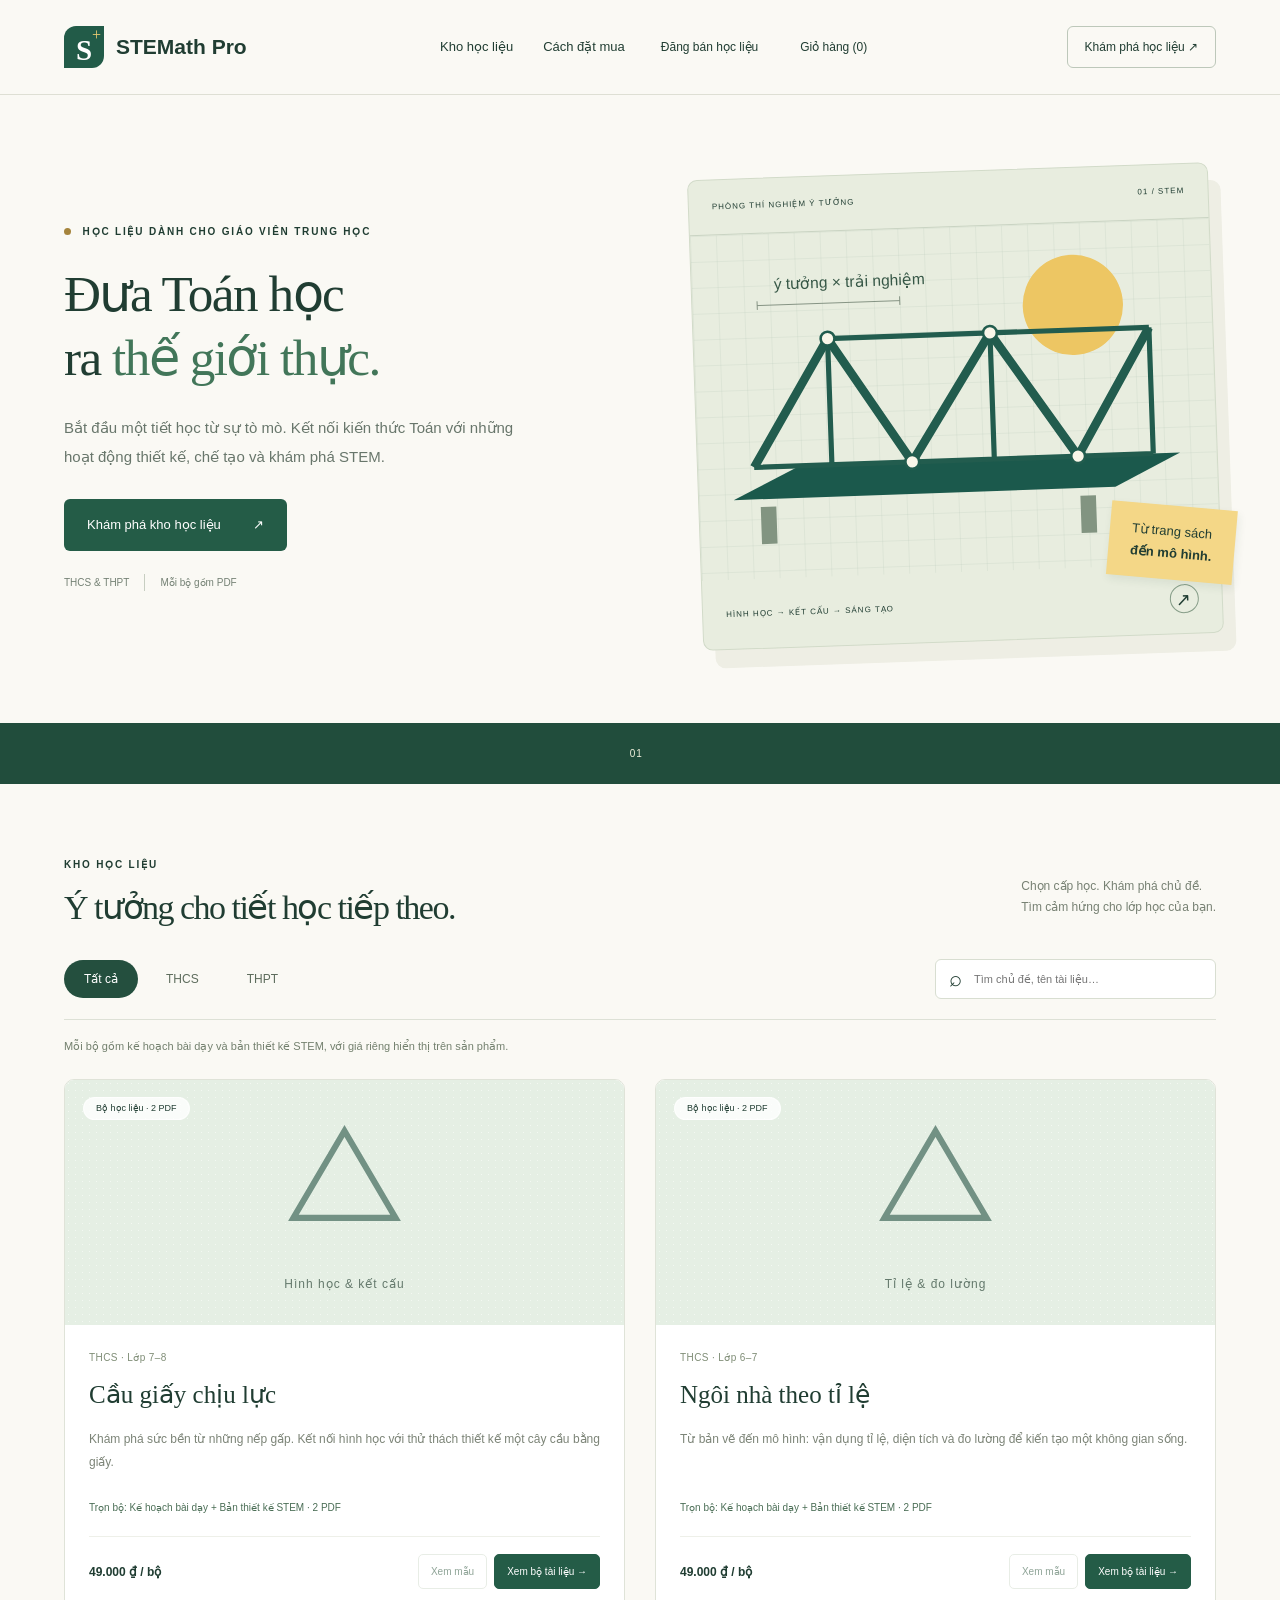
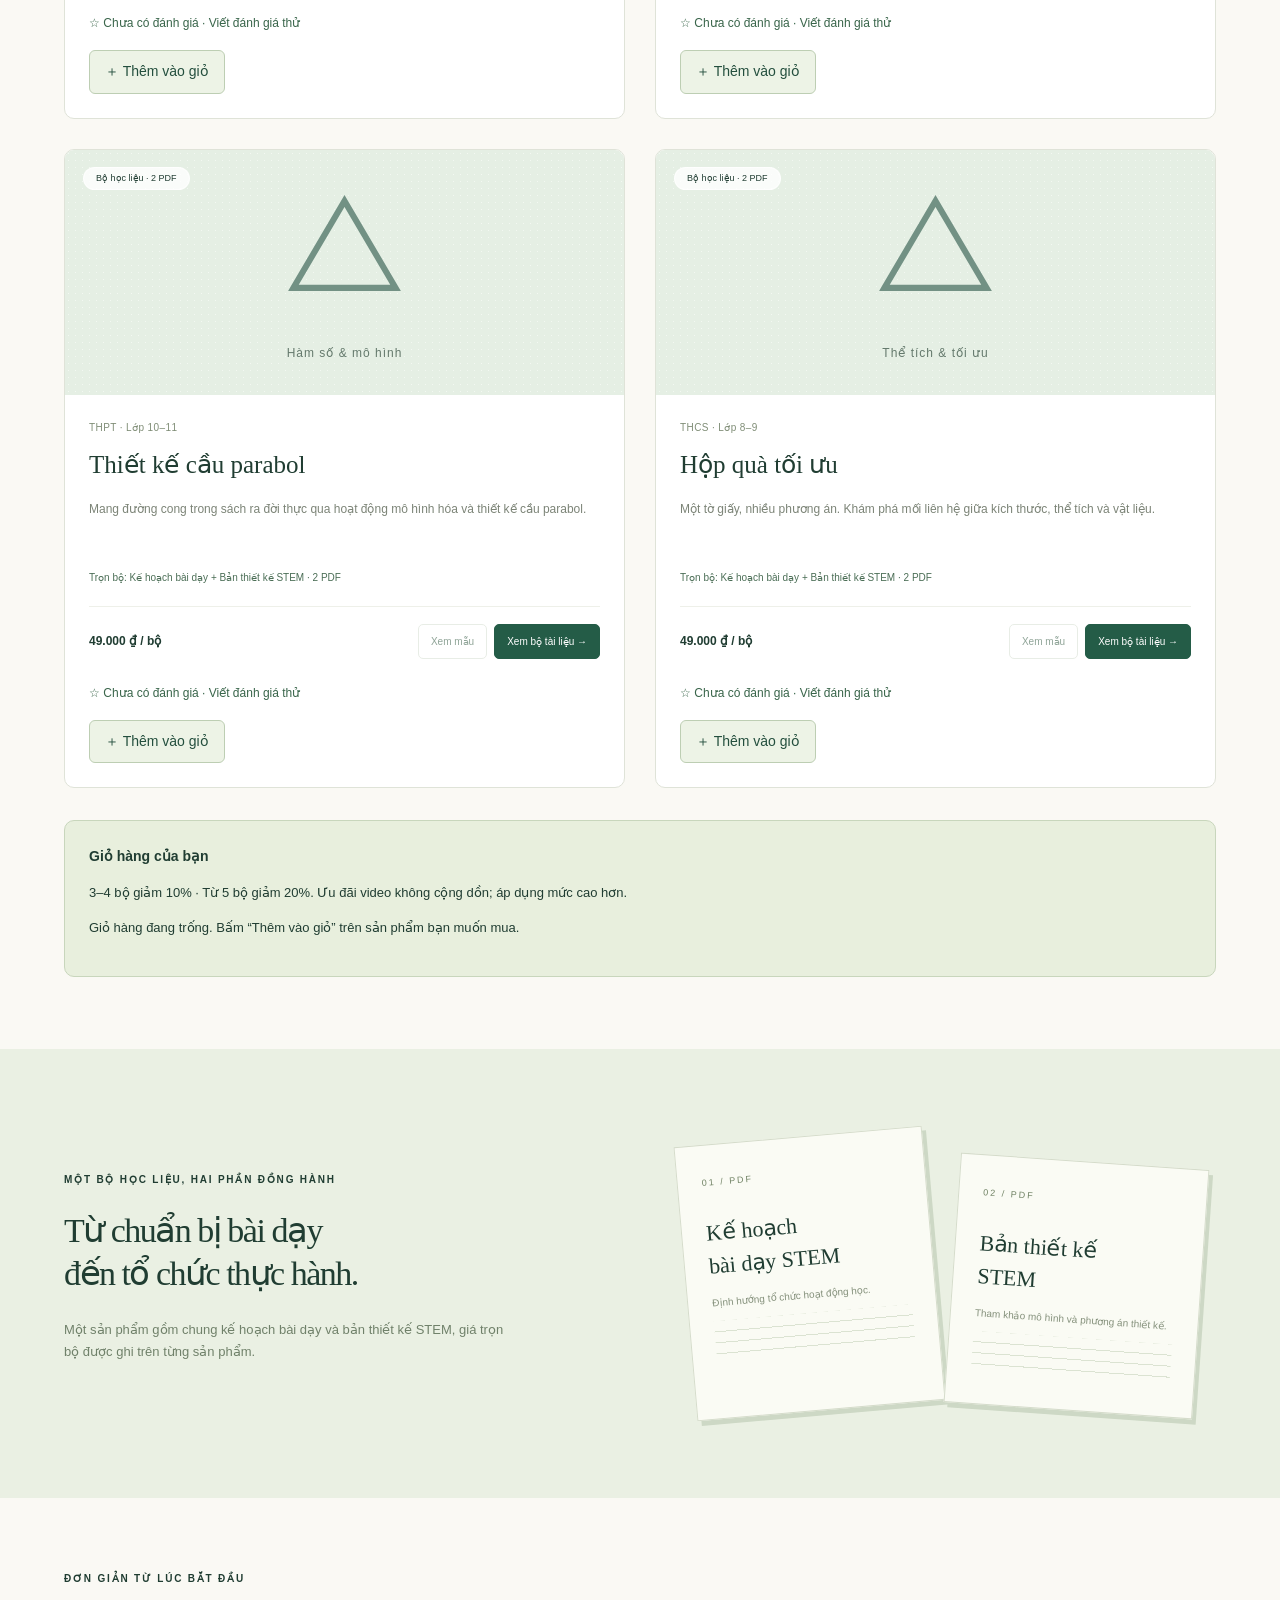
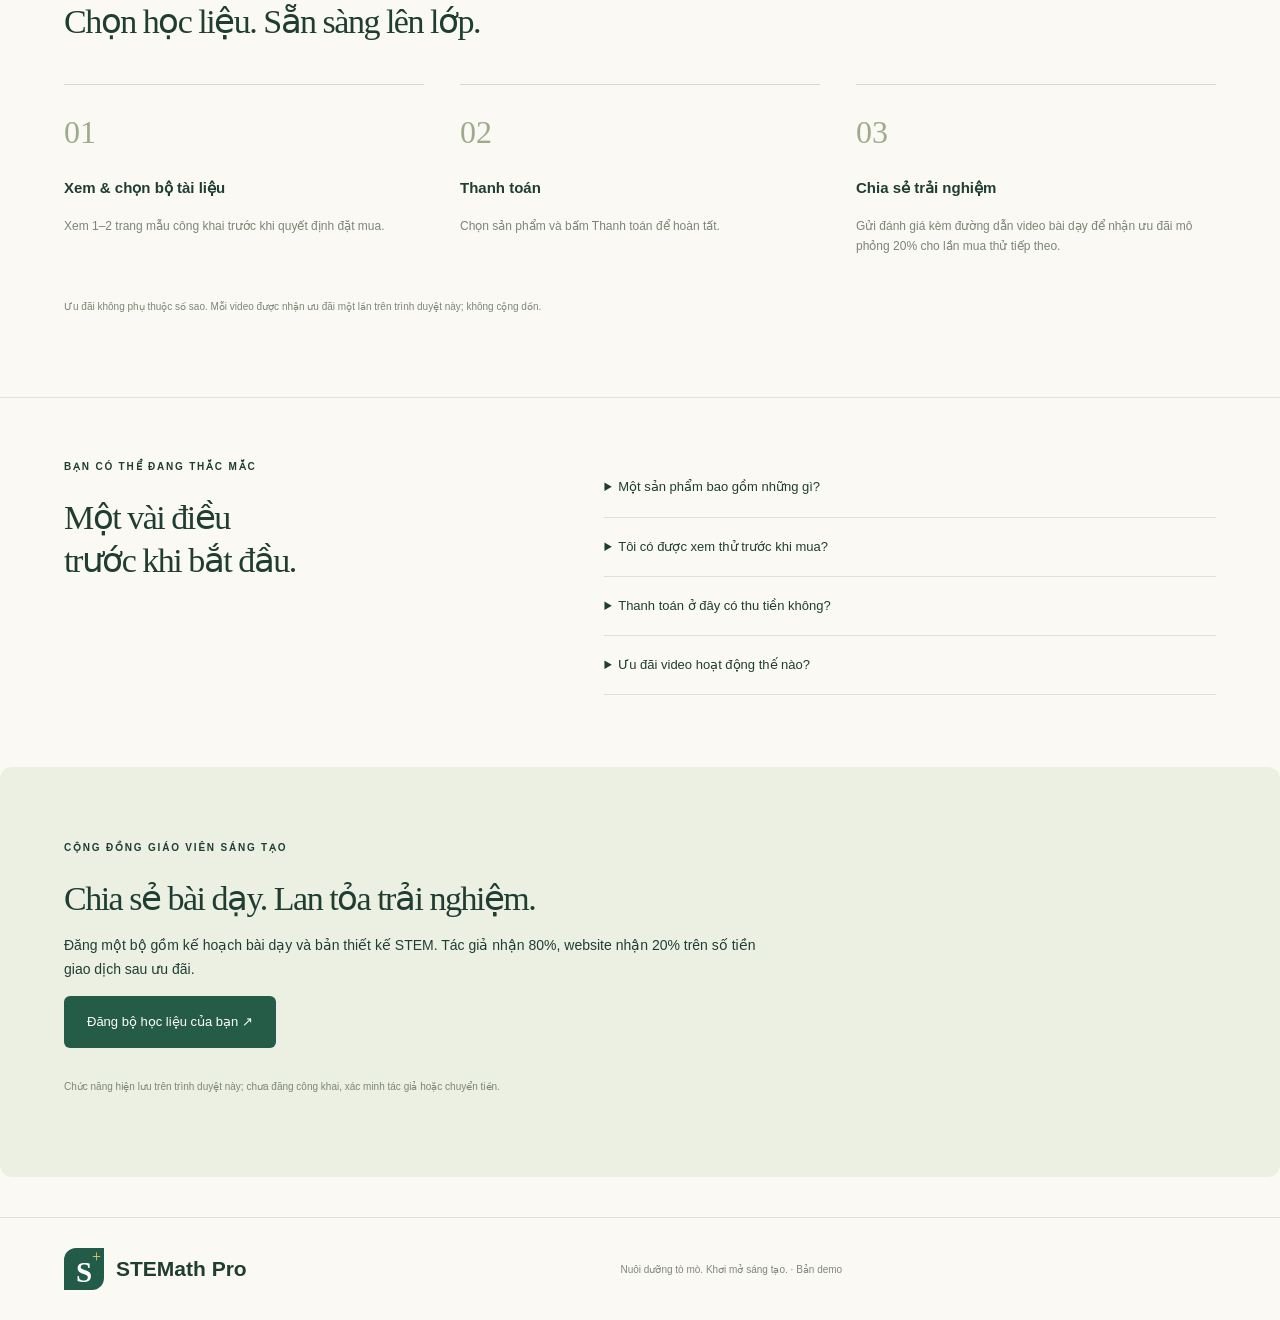
==== commit 7e3be0fd: "Update index.html" ====
--- a/index.html
+++ b/index.html
@@ -1,12 +1,12 @@
 <!doctype html><html lang="vi"><head><meta charset="utf-8"><meta name="viewport" content="width=device-width,initial-scale=1"><meta name="description" content="Kho học liệu STEM–Toán cấp trung học: kế hoạch bài dạy và bản thiết kế trong một bộ tài liệu."><title>STEM–Toán | Từ ý tưởng đến lớp học</title><link rel="stylesheet" href="styles.css"><script src="content.js" defer></script><script src="marketplace.js" defer></script><script src="demo.js" defer></script><script src="app.js" defer></script></head><body>
 <header class="header"><a class="brand" href="#"><span class="logo">S<span>+</span></span><span data-brand>STEM–Toán</span></a><nav aria-label="Điều hướng"><a href="#kho">Kho học liệu</a><a href="#cach-mua">Cách đặt mua</a><button id="seller-open" class="seller-nav">Đăng bán học liệu</button></nav><a class="nav-cta" href="#kho">Khám phá học liệu ↗</a></header>
-<main><section class="hero"><div class="hero-copy"><p class="eyebrow"><span></span> HỌC LIỆU DÀNH CHO GIÁO VIÊN TRUNG HỌC</p><h1>Đưa Toán học<br>ra <em>thế giới thực.</em></h1><p class="lead">Bắt đầu một tiết học từ sự tò mò. Kết nối kiến thức Toán với những hoạt động thiết kế, chế tạo và khám phá STEM.</p><a class="button" href="#kho">Khám phá kho học liệu <span>↗</span></a><div class="hero-note"><span>THCS & THPT</span><span>Mỗi bộ gồm 2 PDF</span></div></div><div class="hero-art" aria-label="Minh họa mô hình cầu hình học"><div class="art-top">PHÒNG THÍ NGHIỆM Ý TƯỞNG <span>01 / STEM</span></div><svg viewBox="0 0 600 400" role="img" aria-label="Cây cầu với các tam giác kết cấu"><defs><pattern id="grid" width="30" height="30" patternUnits="userSpaceOnUse"><path d="M 30 0 L 0 0 0 30" fill="none" stroke="#bbcabb" stroke-width=".6"/></pattern></defs><rect width="600" height="400" fill="url(#grid)"/><circle cx="440" cy="95" r="58" fill="#edc663"/><path d="M40 307L482 307L558 270L118 270Z" fill="#1b594c"/><path d="M65 270L155 124L248 270L343 124L440 270L527 124" fill="none" stroke="#225c4e" stroke-width="10" stroke-linejoin="round"/><path d="M65 270H527M155 124H527M155 124V270M343 124V270M527 124V270" fill="none" stroke="#225c4e" stroke-width="6"/><path d="M80 316V359M450 316V359" stroke="#829481" stroke-width="18"/><g fill="#faf6e9" stroke="#225c4e" stroke-width="3"><circle cx="155" cy="124" r="8"/><circle cx="343" cy="124" r="8"/><circle cx="248" cy="270" r="8"/><circle cx="440" cy="270" r="8"/></g><path d="M75 83H240M75 78V88M240 78V88" stroke="#798878"/><text x="95" y="65" fill="#365746" font-size="18">ý tưởng × trải nghiệm</text></svg><div class="art-bottom"><span>HÌNH HỌC → KẾT CẤU → SÁNG TẠO</span><span class="round">↗</span></div><div class="paper-tag">Từ trang sách<br><strong>đến mô hình.</strong></div></div></section>
-<div class="ribbon"><span>01 &nbsp; KẾ HOẠCH BÀI DẠY</span><span class="plus">+</span><span>02 &nbsp; BẢN THIẾT KẾ STEM</span><span class="ribbon-note">Hai tài liệu. Một bộ học liệu.</span></div>
-<section id="kho" class="catalog section"><div class="section-heading"><div><p class="eyebrow">KHO HỌC LIỆU</p><h2>Ý tưởng cho tiết học tiếp theo.</h2></div><p>Chọn cấp học. Khám phá chủ đề.<br>Tìm cảm hứng cho lớp học của bạn.</p></div><div class="filters"><div class="tabs" role="group" aria-label="Lọc cấp học"><button class="active" data-level="all" aria-pressed="true">Tất cả</button><button data-level="THCS" aria-pressed="false">THCS</button><button data-level="THPT" aria-pressed="false">THPT</button></div><label class="search"><span>⌕</span><input id="search" type="search" placeholder="Tìm chủ đề, tên tài liệu…" aria-label="Tìm tài liệu"></label></div><p class="catalog-note">Mỗi bộ gồm kế hoạch bài dạy và bản thiết kế STEM, với giá riêng hiển thị trên sản phẩm. File PDF sẽ được cập nhật sau.</p><div id="products" class="products"></div><p id="empty" hidden>Chưa tìm thấy bộ tài liệu phù hợp. Bạn thử từ khóa khác nhé.</p></section>
-<section class="bundle section"><div><p class="eyebrow">MỘT BỘ HỌC LIỆU, HAI PHẦN ĐỒNG HÀNH</p><h2>Từ chuẩn bị bài dạy<br>đến tổ chức thực hành.</h2><p>Một sản phẩm gồm chung kế hoạch bài dạy và bản thiết kế STEM, giá trọn bộ được ghi trên từng sản phẩm. Hai file PDF sẽ được bổ sung sau.</p></div><div class="documents"><article><span>01 / PDF</span><h3>Kế hoạch<br>bài dạy STEM</h3><p>Định hướng tổ chức hoạt động học.</p><div class="doc-lines"></div></article><article><span>02 / PDF</span><h3>Bản thiết kế<br>STEM</h3><p>Tham khảo mô hình và phương án thiết kế.</p><div class="doc-lines"></div></article></div></section>
+<main><section class="hero"><div class="hero-copy"><p class="eyebrow"><span></span> HỌC LIỆU DÀNH CHO GIÁO VIÊN TRUNG HỌC</p><h1>Đưa Toán học<br>ra <em>thế giới thực.</em></h1><p class="lead">Bắt đầu một tiết học từ sự tò mò. Kết nối kiến thức Toán với những hoạt động thiết kế, chế tạo và khám phá STEM.</p><a class="button" href="#kho">Khám phá kho học liệu <span>↗</span></a><div class="hero-note"><span>THCS & THPT</span><span>Mỗi bộ gồm PDF</span></div></div><div class="hero-art" aria-label="Minh họa mô hình cầu hình học"><div class="art-top">PHÒNG THÍ NGHIỆM Ý TƯỞNG <span>01 / STEM</span></div><svg viewBox="0 0 600 400" role="img" aria-label="Cây cầu với các tam giác kết cấu"><defs><pattern id="grid" width="30" height="30" patternUnits="userSpaceOnUse"><path d="M 30 0 L 0 0 0 30" fill="none" stroke="#bbcabb" stroke-width=".6"/></pattern></defs><rect width="600" height="400" fill="url(#grid)"/><circle cx="440" cy="95" r="58" fill="#edc663"/><path d="M40 307L482 307L558 270L118 270Z" fill="#1b594c"/><path d="M65 270L155 124L248 270L343 124L440 270L527 124" fill="none" stroke="#225c4e" stroke-width="10" stroke-linejoin="round"/><path d="M65 270H527M155 124H527M155 124V270M343 124V270M527 124V270" fill="none" stroke="#225c4e" stroke-width="6"/><path d="M80 316V359M450 316V359" stroke="#829481" stroke-width="18"/><g fill="#faf6e9" stroke="#225c4e" stroke-width="3"><circle cx="155" cy="124" r="8"/><circle cx="343" cy="124" r="8"/><circle cx="248" cy="270" r="8"/><circle cx="440" cy="270" r="8"/></g><path d="M75 83H240M75 78V88M240 78V88" stroke="#798878"/><text x="95" y="65" fill="#365746" font-size="18">ý tưởng × trải nghiệm</text></svg><div class="art-bottom"><span>HÌNH HỌC → KẾT CẤU → SÁNG TẠO</span><span class="round">↗</span></div><div class="paper-tag">Từ trang sách<br><strong>đến mô hình.</strong></div></div></section>
+<div class="ribbon"><span>01 &nbsp; </span></div>
+<section id="kho" class="catalog section"><div class="section-heading"><div><p class="eyebrow">KHO HỌC LIỆU</p><h2>Ý tưởng cho tiết học tiếp theo.</h2></div><p>Chọn cấp học. Khám phá chủ đề.<br>Tìm cảm hứng cho lớp học của bạn.</p></div><div class="filters"><div class="tabs" role="group" aria-label="Lọc cấp học"><button class="active" data-level="all" aria-pressed="true">Tất cả</button><button data-level="THCS" aria-pressed="false">THCS</button><button data-level="THPT" aria-pressed="false">THPT</button></div><label class="search"><span>⌕</span><input id="search" type="search" placeholder="Tìm chủ đề, tên tài liệu…" aria-label="Tìm tài liệu"></label></div><p class="catalog-note">Mỗi bộ gồm kế hoạch bài dạy và bản thiết kế STEM, với giá riêng hiển thị trên sản phẩm.</p><div id="products" class="products"></div><p id="empty" hidden>Chưa tìm thấy bộ tài liệu phù hợp. Bạn thử từ khóa khác nhé.</p></section>
+<section class="bundle section"><div><p class="eyebrow">MỘT BỘ HỌC LIỆU, HAI PHẦN ĐỒNG HÀNH</p><h2>Từ chuẩn bị bài dạy<br>đến tổ chức thực hành.</h2><p>Một sản phẩm gồm chung kế hoạch bài dạy và bản thiết kế STEM, giá trọn bộ được ghi trên từng sản phẩm.</p></div><div class="documents"><article><span>01 / PDF</span><h3>Kế hoạch<br>bài dạy STEM</h3><p>Định hướng tổ chức hoạt động học.</p><div class="doc-lines"></div></article><article><span>02 / PDF</span><h3>Bản thiết kế<br>STEM</h3><p>Tham khảo mô hình và phương án thiết kế.</p><div class="doc-lines"></div></article></div></section>
 <section id="cach-mua" class="section"><div class="section-heading"><div><p class="eyebrow">ĐƠN GIẢN TỪ LÚC BẮT ĐẦU</p><h2>Chọn học liệu. Sẵn sàng lên lớp.</h2></div></div><div class="steps"><article><span>01</span><h3>Xem & chọn bộ tài liệu</h3><p>Xem 1–2 trang mẫu công khai trước khi quyết định đặt mua.</p></article><article><span>02</span><h3>Thanh toán</h3><p>Chọn sản phẩm và bấm Thanh toán để hoàn tất.</p></article><article><span>03</span><h3>Chia sẻ trải nghiệm</h3><p>Gửi đánh giá kèm đường dẫn video bài dạy để nhận ưu đãi mô phỏng 20% cho lần mua thử tiếp theo.</p></article></div><p class="fine">Ưu đãi không phụ thuộc số sao. Mỗi video được nhận ưu đãi một lần trên trình duyệt này; không cộng dồn.</p></section>
-<section id="hoi-dap" class="faq section"><div><p class="eyebrow">BẠN CÓ THỂ ĐANG THẮC MẮC</p><h2>Một vài điều<br>trước khi bắt đầu.</h2></div><div><details><summary>Một sản phẩm bao gồm những gì?</summary><p>Mỗi bộ gồm PDF kế hoạch bài dạy và PDF bản thiết kế STEM, với một mức giá chung cho cả bộ, hiển thị trên thẻ sản phẩm. Hai PDF sẽ được bổ sung sau, không bán tách riêng.</p></details><details><summary>Tôi có được xem thử trước khi mua?</summary><p>Có. Khi bộ tài liệu có bản mẫu, nút Xem mẫu sẽ hiển thị tối đa 2 trang xem trước của bộ đó.</p></details><details><summary>Thanh toán ở đây có thu tiền không?</summary><p>Không. Đây là bản trình diễn. Thông báo thành công không xác nhận giao dịch ngân hàng và không cấp quyền tải PDF.</p></details><details><summary>Ưu đãi video hoạt động thế nào?</summary><p>Gửi đánh giá kèm link video bài dạy để nhận ưu đãi thử 20%, tự áp dụng một lần khi bấm thanh toán thử tiếp theo. Mọi dữ liệu chỉ ở trình duyệt của bạn, chưa gửi đến người bán. Không cần đánh giá tích cực để nhận ưu đãi.</p></details></div></section>
-<section class="section seller-intro"><p class="eyebrow">CỘNG ĐỒNG GIÁO VIÊN SÁNG TẠO</p><h2>Chia sẻ bài dạy. Lan tỏa trải nghiệm.</h2><p>Đăng một bộ gồm kế hoạch bài dạy và bản thiết kế STEM. Tác giả nhận 80%, website nhận 20% trên số tiền giao dịch sau ưu đãi.</p><button class="button" id="seller-open-bottom">Đăng bộ học liệu của bạn ↗</button><p class="fine">Chức năng hiện lưu trên trình duyệt này; chưa đăng công khai, xác minh tác giả hoặc chuyển tiền.</p></section></main><footer><a class="brand" href="#"><span class="logo">S<span>+</span></span><span data-brand>STEM–Toán</span></a><p>Nuôi dưỡng tò mò. Khơi mở sáng tạo. · Bản demo</p><p id="contact">Thông tin hỗ trợ sẽ được cập nhật khi mở bán.</p></footer>
+<section id="hoi-dap" class="faq section"><div><p class="eyebrow">BẠN CÓ THỂ ĐANG THẮC MẮC</p><h2>Một vài điều<br>trước khi bắt đầu.</h2></div><div><details><summary>Một sản phẩm bao gồm những gì?</summary><p>Mỗi bộ gồm PDF kế hoạch bài dạy và PDF bản thiết kế STEM, với một mức giá chung cho cả bộ, hiển thị trên thẻ sản phẩm.</p></details><details><summary>Tôi có được xem thử trước khi mua?</summary><p>Có. Khi bộ tài liệu có bản mẫu, nút Xem mẫu sẽ hiển thị tối đa 2 trang xem trước của bộ đó.</p></details><details><summary>Thanh toán ở đây có thu tiền không?</summary><p>Không. Đây là bản trình diễn. Thông báo thành công không xác nhận giao dịch ngân hàng và không cấp quyền tải PDF.</p></details><details><summary>Ưu đãi video hoạt động thế nào?</summary><p>Gửi đánh giá kèm link video bài dạy để nhận ưu đãi thử 20%, tự áp dụng một lần khi bấm thanh toán thử tiếp theo. Mọi dữ liệu chỉ ở trình duyệt của bạn, chưa gửi đến người bán. Không cần đánh giá tích cực để nhận ưu đãi.</p></details></div></section>
+<section class="section seller-intro"><p class="eyebrow">CỘNG ĐỒNG GIÁO VIÊN SÁNG TẠO</p><h2>Chia sẻ bài dạy. Lan tỏa trải nghiệm.</h2><p>Đăng một bộ gồm kế hoạch bài dạy và bản thiết kế STEM. Tác giả nhận 80%, website nhận 20% trên số tiền giao dịch sau ưu đãi.</p><button class="button" id="seller-open-bottom">Đăng bộ học liệu của bạn ↗</button><p class="fine">Chức năng hiện lưu trên trình duyệt này; chưa đăng công khai, xác minh tác giả hoặc chuyển tiền.</p></section></main><footer><a class="brand" href="#"><span class="logo">S<span>+</span></span><span data-brand>STEM–Toán</span></a><p>Nuôi dưỡng tò mò. Khơi mở sáng tạo. · Bản demo</p><p id="contact"></p></footer>
 <dialog id="preview"><div class="dialog-head"><h2 id="preview-title">Xem mẫu</h2><button id="close-preview" aria-label="Đóng bản xem mẫu">✕</button></div><p>Bản xem trước · tối đa 2 trang</p><div id="preview-pages"></div></dialog>
 <dialog id="payment-dialog"><div class="dialog-head"><h2>Thanh toán thành công</h2><button type="button" data-close="payment-dialog" aria-label="Đóng thông báo">✕</button></div><p id="payment-message"></p><button class="button" id="payment-files" type="button">Xem bộ tài liệu</button> <button class="button" id="payment-review">Đánh giá sản phẩm</button></dialog>
 <dialog id="reviews-dialog"><div class="dialog-head"><h2 id="reviews-title">Đánh giá</h2><button type="button" data-close="reviews-dialog" aria-label="Đóng đánh giá">✕</button></div><p class="review-promo">Chia sẻ video bài dạy · Nhận ưu đãi <strong>20%</strong> cho lần mua tiếp theo, không phụ thuộc số sao.</p><p>Đánh giá chỉ lưu trên trình duyệt này, chưa công khai và chưa gửi đến người bán. </p><div id="reviews-list"></div><form id="review-form"><label for="review-name">Tên hiển thị</label><input id="review-name" required maxlength="60" placeholder="Tên bạn muốn hiển thị"><label for="review-stars">Mức đánh giá</label><select id="review-stars"><option value="5">5 sao</option><option value="4">4 sao</option><option value="3">3 sao</option><option value="2">2 sao</option><option value="1">1 sao</option></select><label for="review-text">Chia sẻ của bạn</label><textarea id="review-text" required maxlength="2000" placeholder="Điều hữu ích và điều bạn muốn cải thiện…"></textarea><label for="review-video">Link video bài dạy (không bắt buộc)</label><input id="review-video" type="url" placeholder="https://…"><small>Dán link video của bạn. Bản thử không tải video lên hoặc kiểm duyệt nội dung. Chỉ chia sẻ hình ảnh học sinh khi đã có quyền phù hợp.</small><button class="button" type="submit">Gửi đánh giá</button><p id="review-status" role="status" aria-live="polite"></p></form><button id="reset-demo" class="review-link">Xóa dữ liệu trải nghiệm trên máy này</button></dialog><dialog id="seller-dialog"><div class="dialog-head"><h2>Góc tác giả</h2><button id="seller-close" aria-label="Đóng góc tác giả">✕</button></div><p>Website 20% · Tác giả 80% — tính trên giá sau ưu đãi. Đây là sổ doanh thu trải nghiệm, chưa có khoản tiền được chuyển.</p><p id="seller-totals"></p><div id="seller-sales"></div><h3>Đăng bộ học liệu</h3><p>Bài đăng chỉ xuất hiện trên trình duyệt này. Không có tài khoản tác giả hoặc xác minh danh hiệu giáo viên.</p><form id="seller-form"><label>Tên tác giả<input name="author" required maxlength="80"></label><label>Tên bộ học liệu<input name="title" required maxlength="120"></label><div class="seller-row"><label>Cấp học<select name="level"><option>THCS</option><option>THPT</option></select></label><label>Lớp<input name="grades" required maxlength="40" placeholder="Lớp 8–9"></label></div><label>Chủ đề<input name="topic" required maxlength="80"></label><label>Mô tả<textarea name="description" required maxlength="1500"></textarea></label><label>Giá trọn bộ (đồng)<input name="price" type="number" min="1000" max="100000000" step="1000" value="59000" required></label><p>Giá chung cho kế hoạch bài dạy + bản thiết kế STEM.</p><label>Ảnh bìa riêng (không bắt buộc, tối đa 1 MB)<input id="seller-cover" type="file" accept="image/png,image/jpeg,image/webp"></label><label>Ảnh 1–2 trang xem trước (không bắt buộc, mỗi ảnh tối đa 1 MB)<input id="seller-previews" type="file" accept="image/png,image/jpeg,image/webp" multiple></label><label>Link PDF kế hoạch bài dạy<input name="lessonPdf" type="url" placeholder="https://drive.google.com/…"></label><label>Link PDF bản thiết kế STEM<input name="designPdf" type="url" placeholder="https://drive.google.com/…"></label><p>Chưa có PDF có thể bổ sung sau bằng cách sửa bài đăng. Giữ file đầy đủ ở Drive hạn chế quyền truy cập; không có máy chủ lưu PDF trên website này.</p><label class="seller-check"><input name="rights" type="checkbox" required> Tôi có quyền chia sẻ nội dung này và đã có sự đồng ý cần thiết đối với hình ảnh người khác.</label><button type="submit" class="button" id="seller-submit">Đăng trên trình duyệt này</button><button type="button" id="seller-cancel" hidden>Hủy chỉnh sửa</button><p id="seller-status" role="status" aria-live="polite"></p></form><h3>Bài đăng trên máy này</h3><div id="seller-list"></div></dialog></body></html>
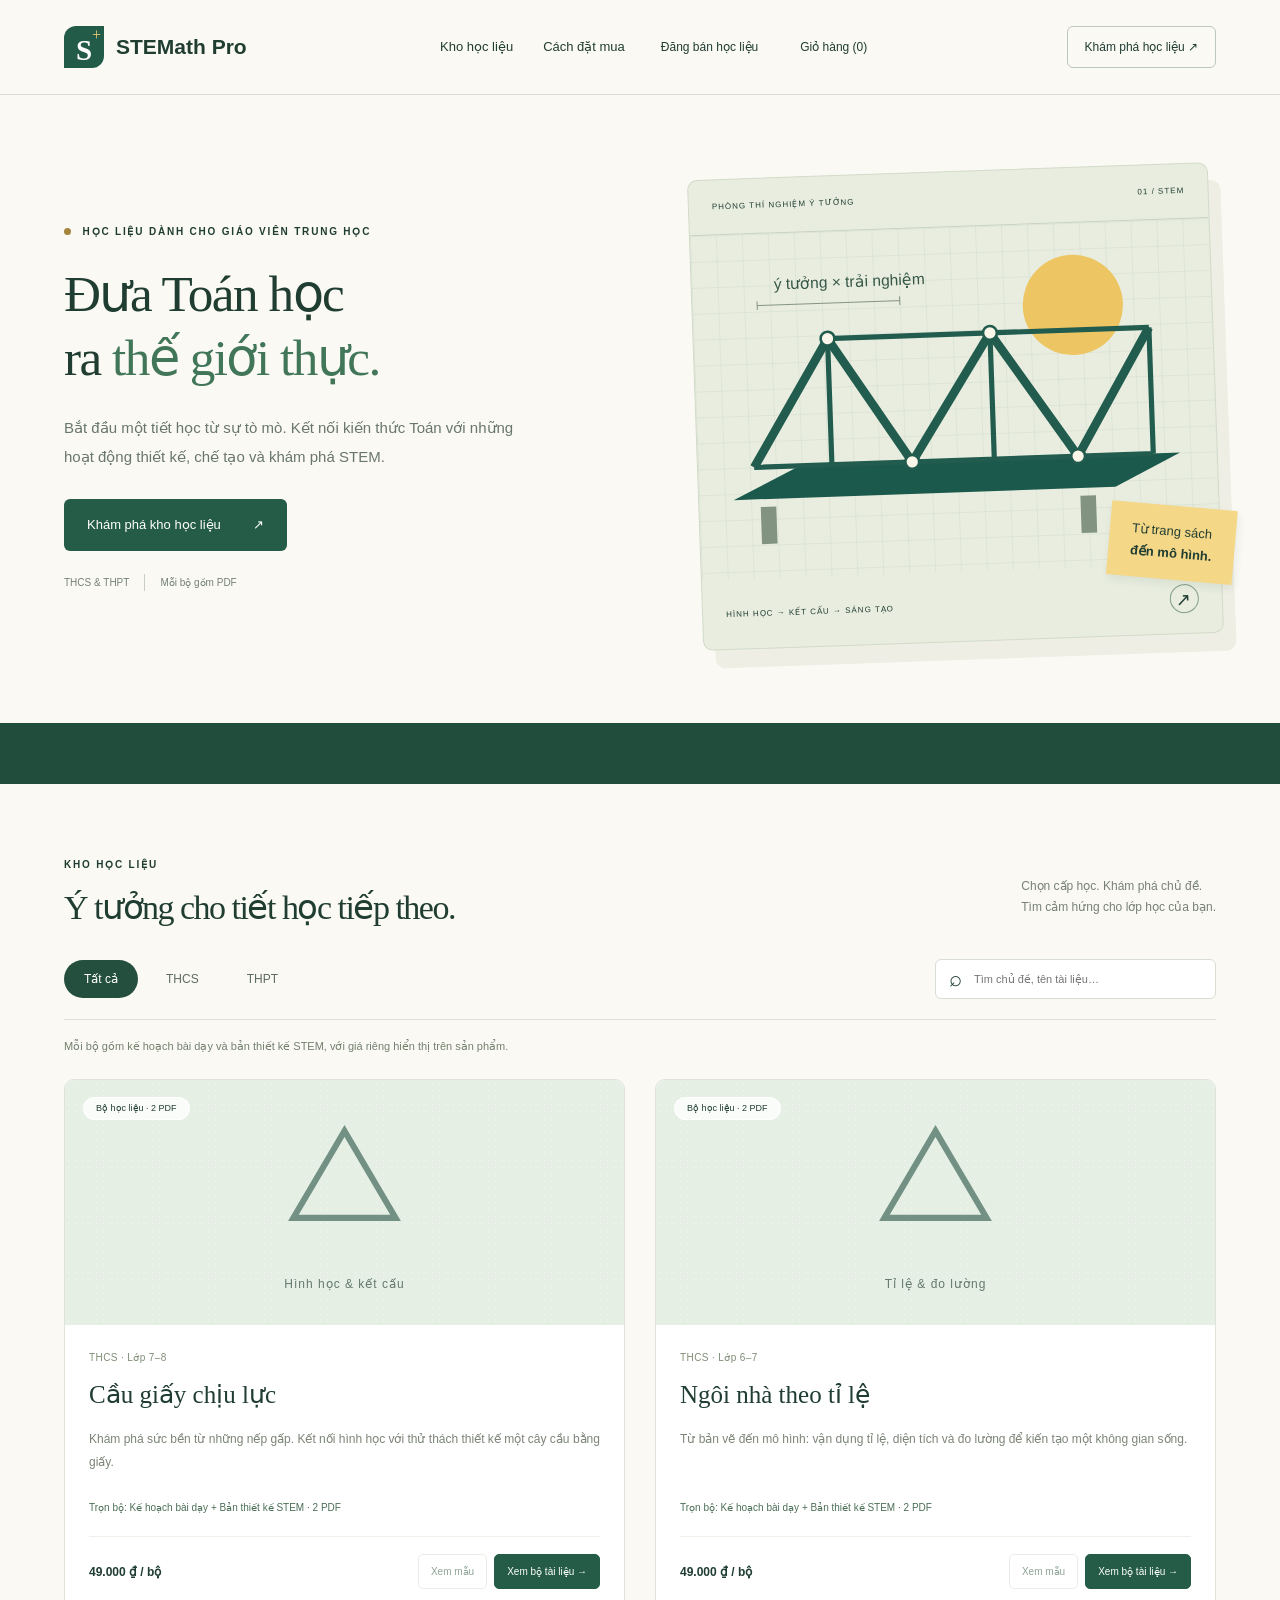
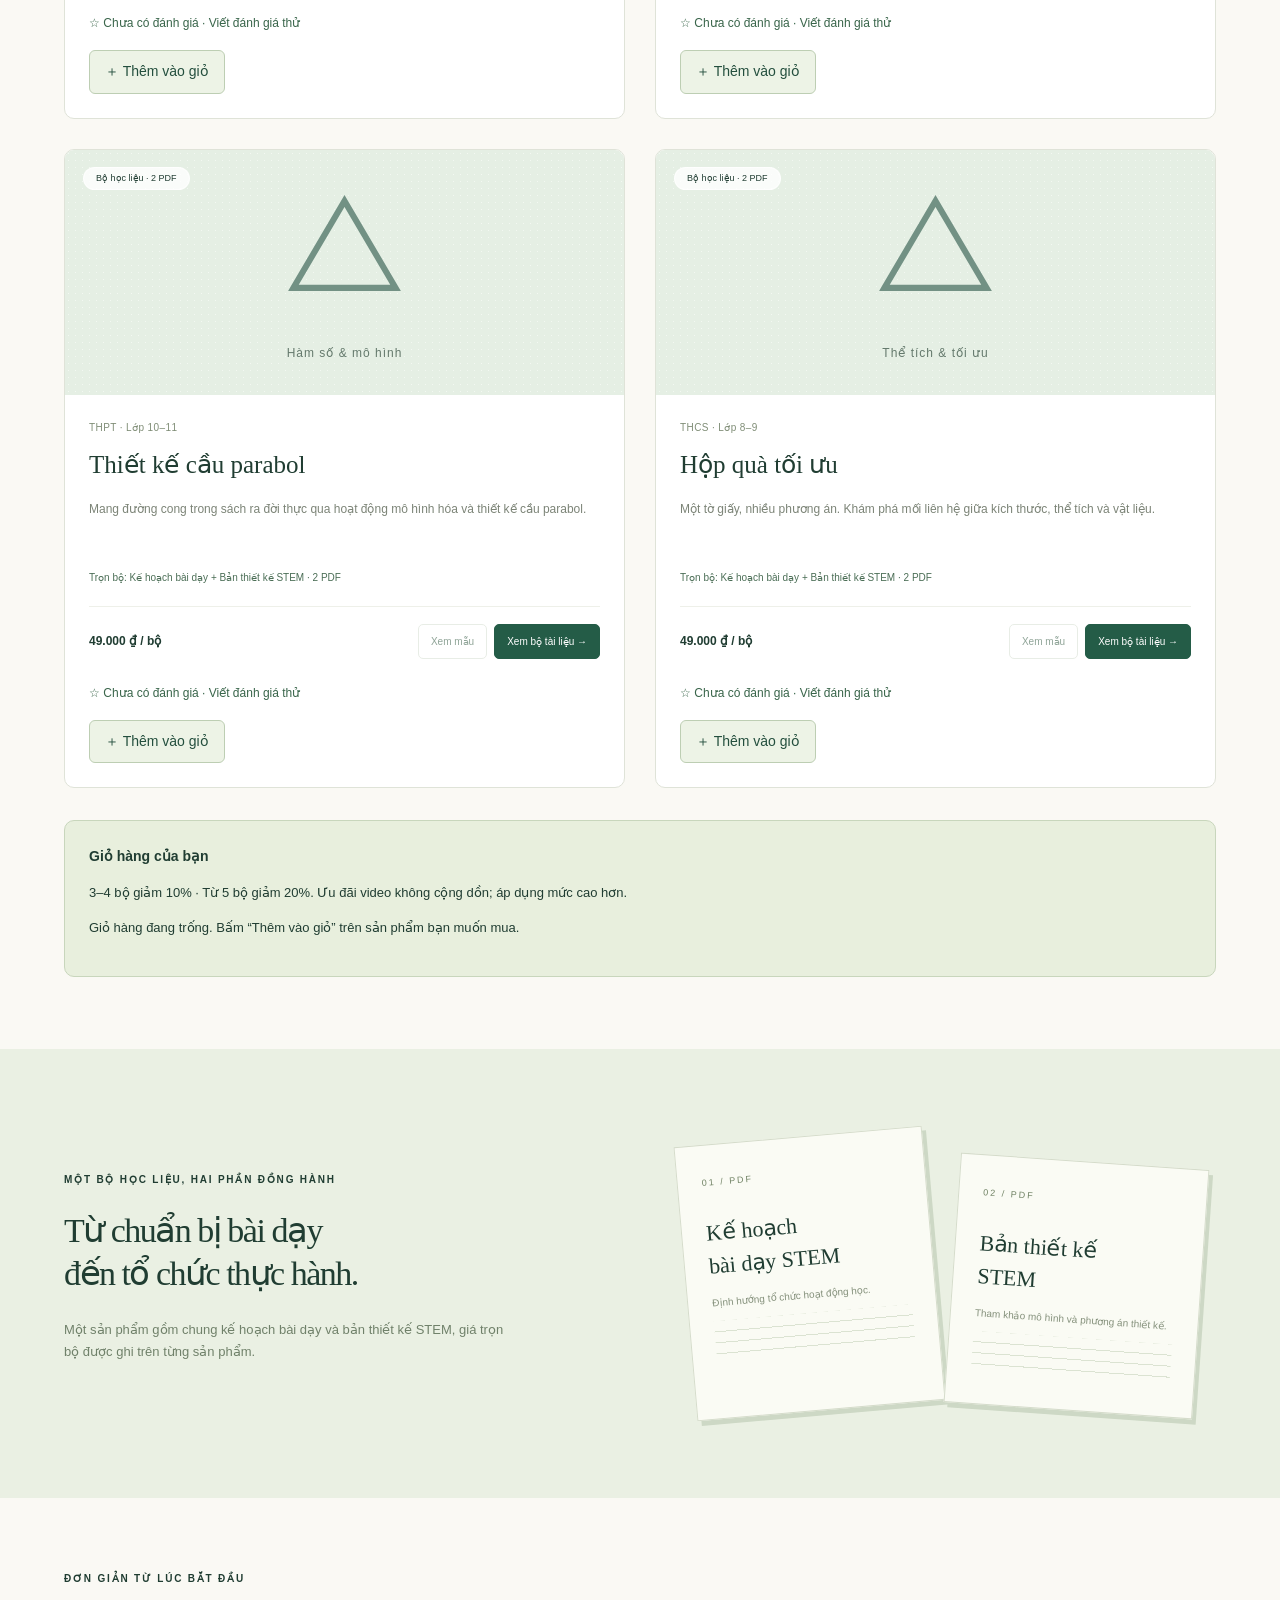
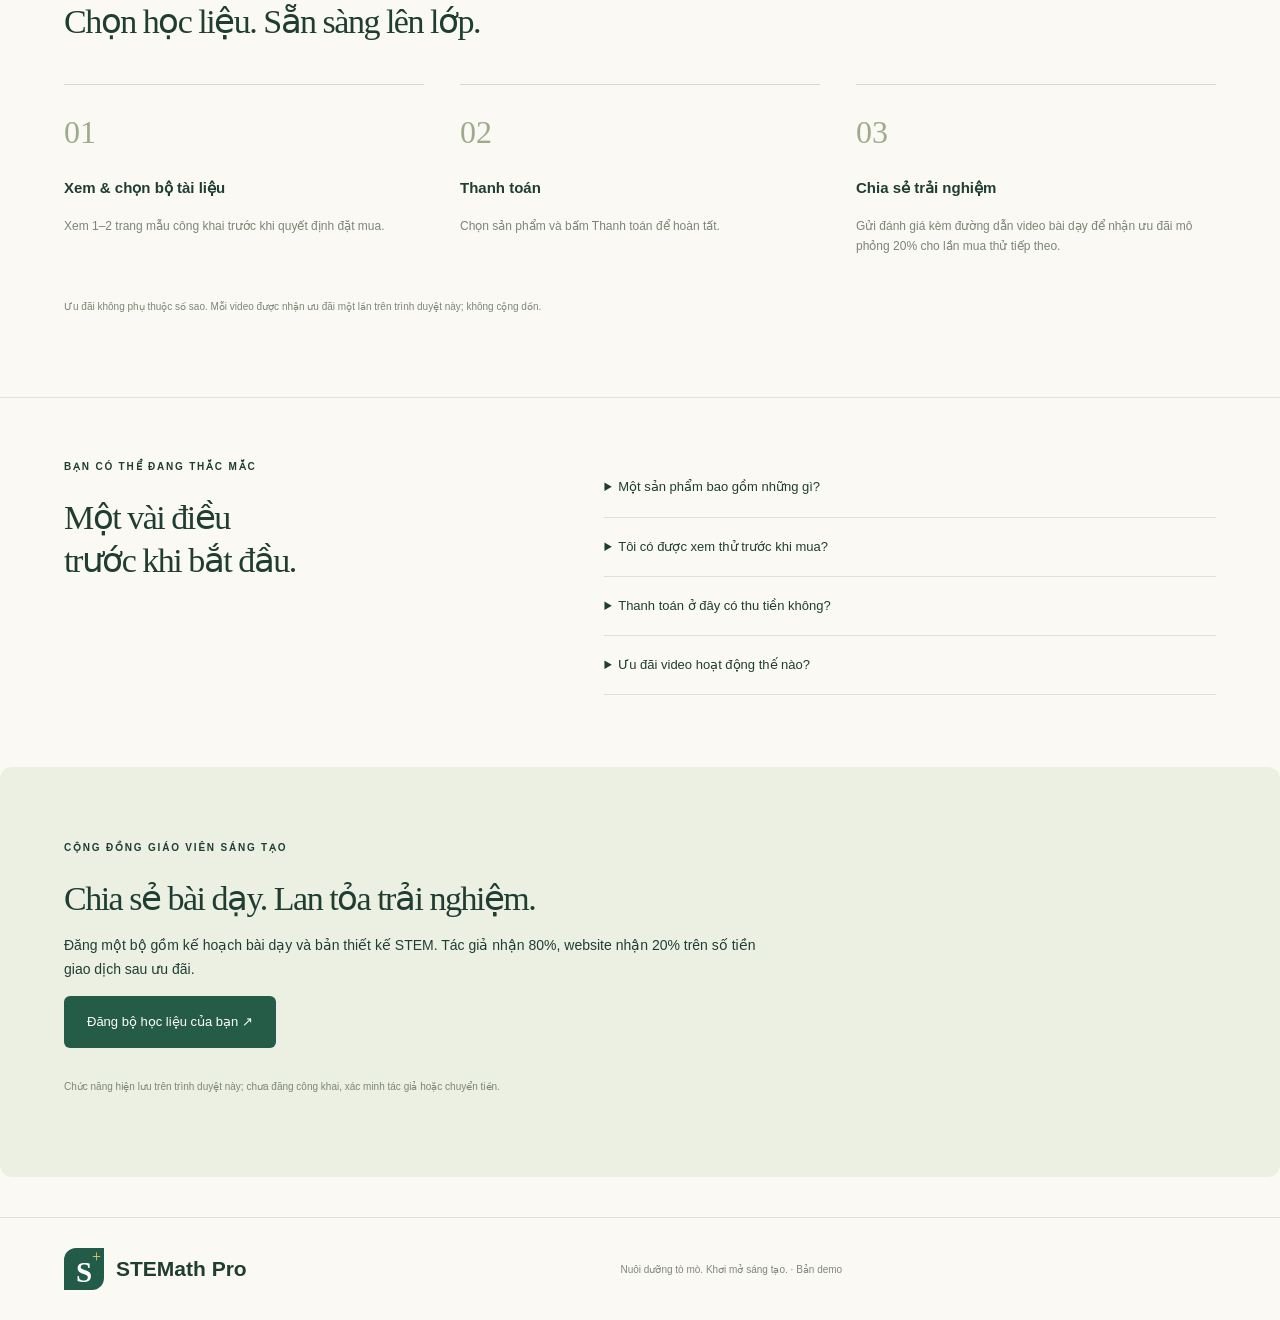
==== commit 81e26ac0: "Update index.html" ====
--- a/index.html
+++ b/index.html
@@ -1,7 +1,7 @@
 <!doctype html><html lang="vi"><head><meta charset="utf-8"><meta name="viewport" content="width=device-width,initial-scale=1"><meta name="description" content="Kho học liệu STEM–Toán cấp trung học: kế hoạch bài dạy và bản thiết kế trong một bộ tài liệu."><title>STEM–Toán | Từ ý tưởng đến lớp học</title><link rel="stylesheet" href="styles.css"><script src="content.js" defer></script><script src="marketplace.js" defer></script><script src="demo.js" defer></script><script src="app.js" defer></script></head><body>
 <header class="header"><a class="brand" href="#"><span class="logo">S<span>+</span></span><span data-brand>STEM–Toán</span></a><nav aria-label="Điều hướng"><a href="#kho">Kho học liệu</a><a href="#cach-mua">Cách đặt mua</a><button id="seller-open" class="seller-nav">Đăng bán học liệu</button></nav><a class="nav-cta" href="#kho">Khám phá học liệu ↗</a></header>
 <main><section class="hero"><div class="hero-copy"><p class="eyebrow"><span></span> HỌC LIỆU DÀNH CHO GIÁO VIÊN TRUNG HỌC</p><h1>Đưa Toán học<br>ra <em>thế giới thực.</em></h1><p class="lead">Bắt đầu một tiết học từ sự tò mò. Kết nối kiến thức Toán với những hoạt động thiết kế, chế tạo và khám phá STEM.</p><a class="button" href="#kho">Khám phá kho học liệu <span>↗</span></a><div class="hero-note"><span>THCS & THPT</span><span>Mỗi bộ gồm PDF</span></div></div><div class="hero-art" aria-label="Minh họa mô hình cầu hình học"><div class="art-top">PHÒNG THÍ NGHIỆM Ý TƯỞNG <span>01 / STEM</span></div><svg viewBox="0 0 600 400" role="img" aria-label="Cây cầu với các tam giác kết cấu"><defs><pattern id="grid" width="30" height="30" patternUnits="userSpaceOnUse"><path d="M 30 0 L 0 0 0 30" fill="none" stroke="#bbcabb" stroke-width=".6"/></pattern></defs><rect width="600" height="400" fill="url(#grid)"/><circle cx="440" cy="95" r="58" fill="#edc663"/><path d="M40 307L482 307L558 270L118 270Z" fill="#1b594c"/><path d="M65 270L155 124L248 270L343 124L440 270L527 124" fill="none" stroke="#225c4e" stroke-width="10" stroke-linejoin="round"/><path d="M65 270H527M155 124H527M155 124V270M343 124V270M527 124V270" fill="none" stroke="#225c4e" stroke-width="6"/><path d="M80 316V359M450 316V359" stroke="#829481" stroke-width="18"/><g fill="#faf6e9" stroke="#225c4e" stroke-width="3"><circle cx="155" cy="124" r="8"/><circle cx="343" cy="124" r="8"/><circle cx="248" cy="270" r="8"/><circle cx="440" cy="270" r="8"/></g><path d="M75 83H240M75 78V88M240 78V88" stroke="#798878"/><text x="95" y="65" fill="#365746" font-size="18">ý tưởng × trải nghiệm</text></svg><div class="art-bottom"><span>HÌNH HỌC → KẾT CẤU → SÁNG TẠO</span><span class="round">↗</span></div><div class="paper-tag">Từ trang sách<br><strong>đến mô hình.</strong></div></div></section>
-<div class="ribbon"><span>01 &nbsp; </span></div>
+<div class="ribbon"><span> &nbsp; </span></div>
 <section id="kho" class="catalog section"><div class="section-heading"><div><p class="eyebrow">KHO HỌC LIỆU</p><h2>Ý tưởng cho tiết học tiếp theo.</h2></div><p>Chọn cấp học. Khám phá chủ đề.<br>Tìm cảm hứng cho lớp học của bạn.</p></div><div class="filters"><div class="tabs" role="group" aria-label="Lọc cấp học"><button class="active" data-level="all" aria-pressed="true">Tất cả</button><button data-level="THCS" aria-pressed="false">THCS</button><button data-level="THPT" aria-pressed="false">THPT</button></div><label class="search"><span>⌕</span><input id="search" type="search" placeholder="Tìm chủ đề, tên tài liệu…" aria-label="Tìm tài liệu"></label></div><p class="catalog-note">Mỗi bộ gồm kế hoạch bài dạy và bản thiết kế STEM, với giá riêng hiển thị trên sản phẩm.</p><div id="products" class="products"></div><p id="empty" hidden>Chưa tìm thấy bộ tài liệu phù hợp. Bạn thử từ khóa khác nhé.</p></section>
 <section class="bundle section"><div><p class="eyebrow">MỘT BỘ HỌC LIỆU, HAI PHẦN ĐỒNG HÀNH</p><h2>Từ chuẩn bị bài dạy<br>đến tổ chức thực hành.</h2><p>Một sản phẩm gồm chung kế hoạch bài dạy và bản thiết kế STEM, giá trọn bộ được ghi trên từng sản phẩm.</p></div><div class="documents"><article><span>01 / PDF</span><h3>Kế hoạch<br>bài dạy STEM</h3><p>Định hướng tổ chức hoạt động học.</p><div class="doc-lines"></div></article><article><span>02 / PDF</span><h3>Bản thiết kế<br>STEM</h3><p>Tham khảo mô hình và phương án thiết kế.</p><div class="doc-lines"></div></article></div></section>
 <section id="cach-mua" class="section"><div class="section-heading"><div><p class="eyebrow">ĐƠN GIẢN TỪ LÚC BẮT ĐẦU</p><h2>Chọn học liệu. Sẵn sàng lên lớp.</h2></div></div><div class="steps"><article><span>01</span><h3>Xem & chọn bộ tài liệu</h3><p>Xem 1–2 trang mẫu công khai trước khi quyết định đặt mua.</p></article><article><span>02</span><h3>Thanh toán</h3><p>Chọn sản phẩm và bấm Thanh toán để hoàn tất.</p></article><article><span>03</span><h3>Chia sẻ trải nghiệm</h3><p>Gửi đánh giá kèm đường dẫn video bài dạy để nhận ưu đãi mô phỏng 20% cho lần mua thử tiếp theo.</p></article></div><p class="fine">Ưu đãi không phụ thuộc số sao. Mỗi video được nhận ưu đãi một lần trên trình duyệt này; không cộng dồn.</p></section>
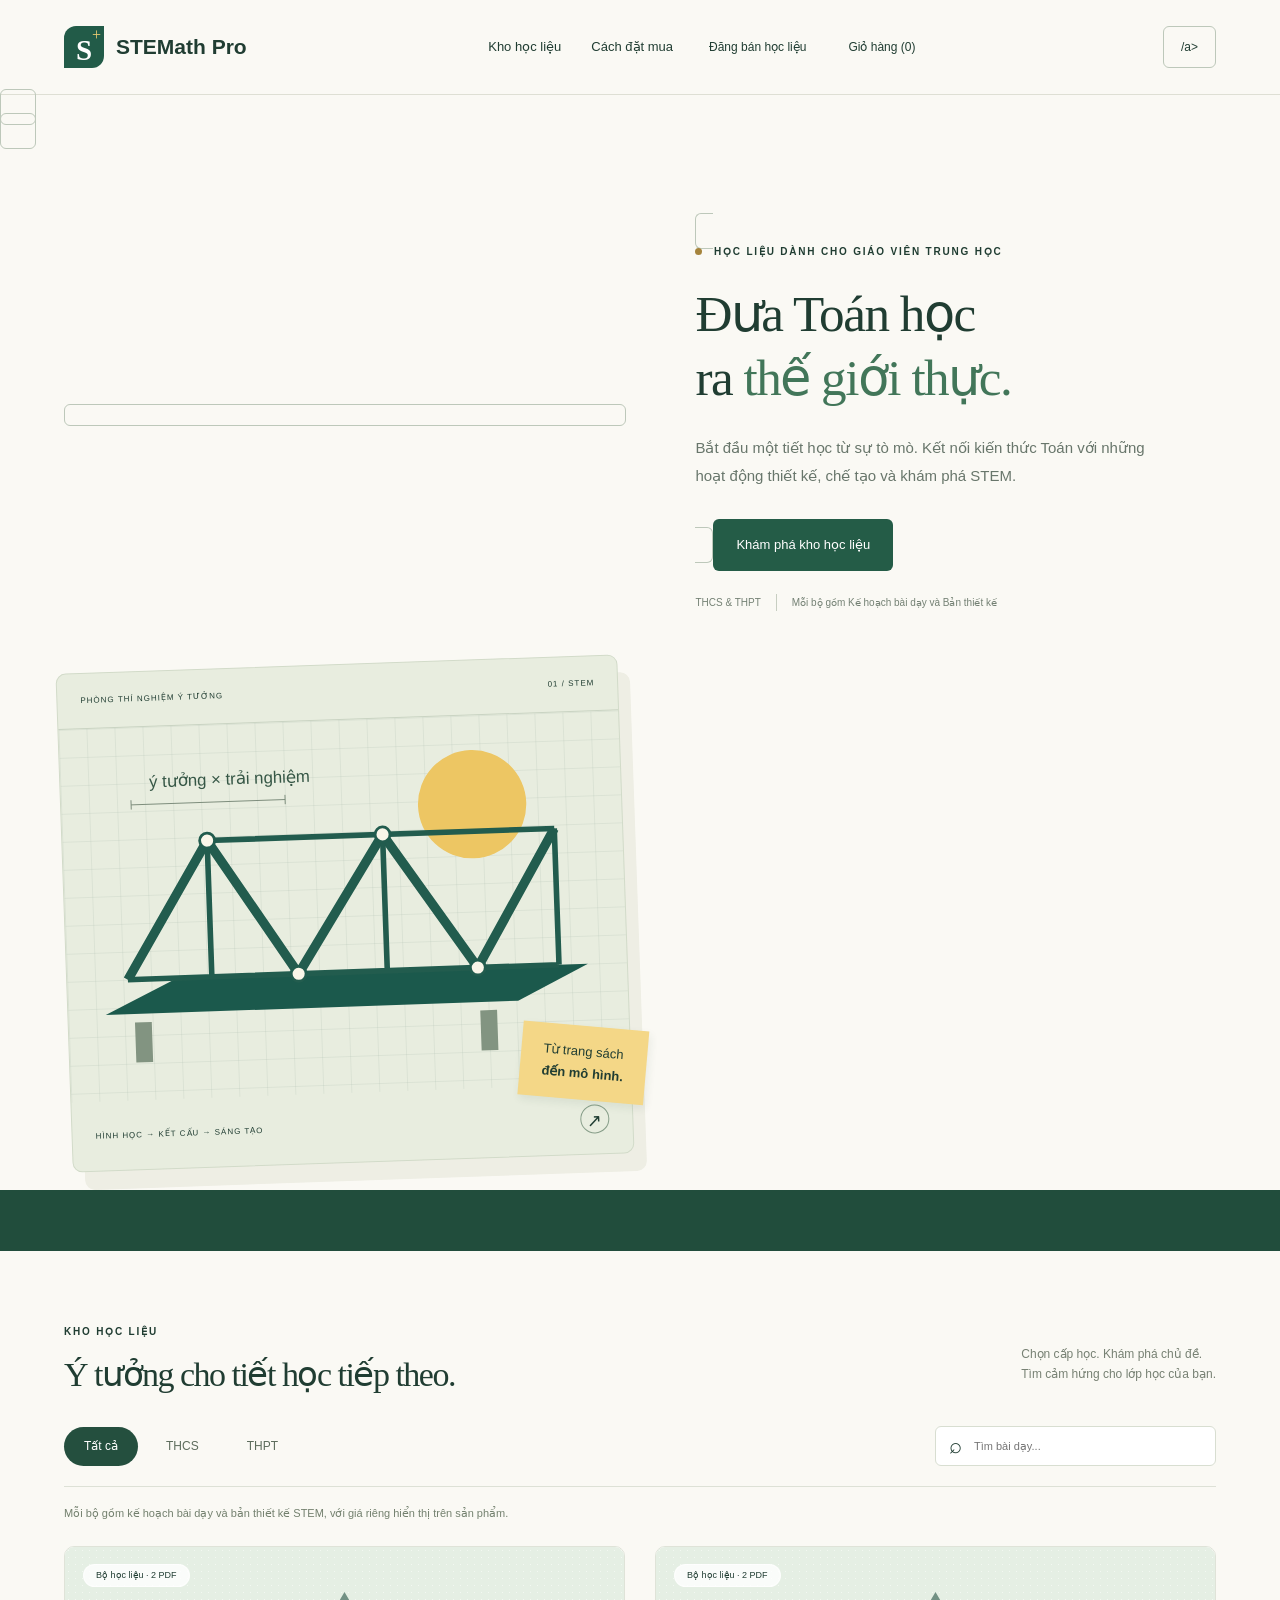
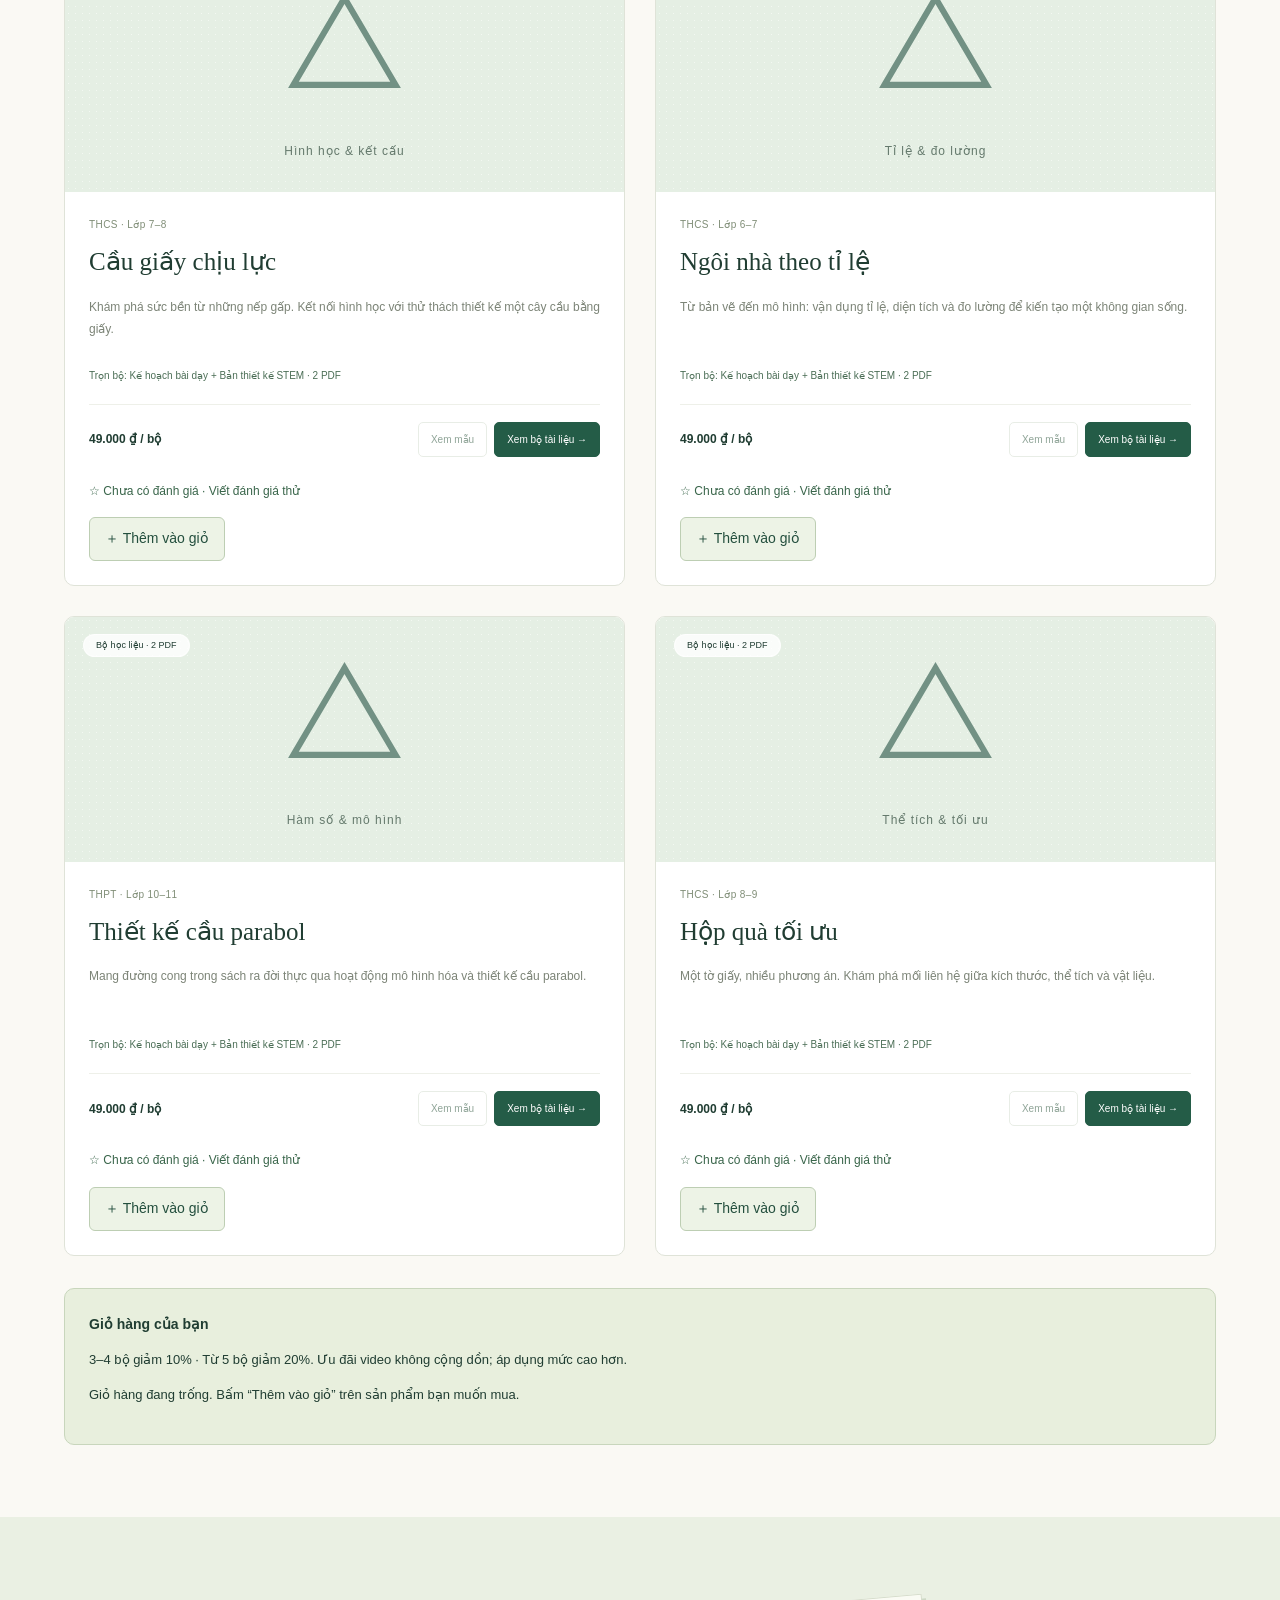
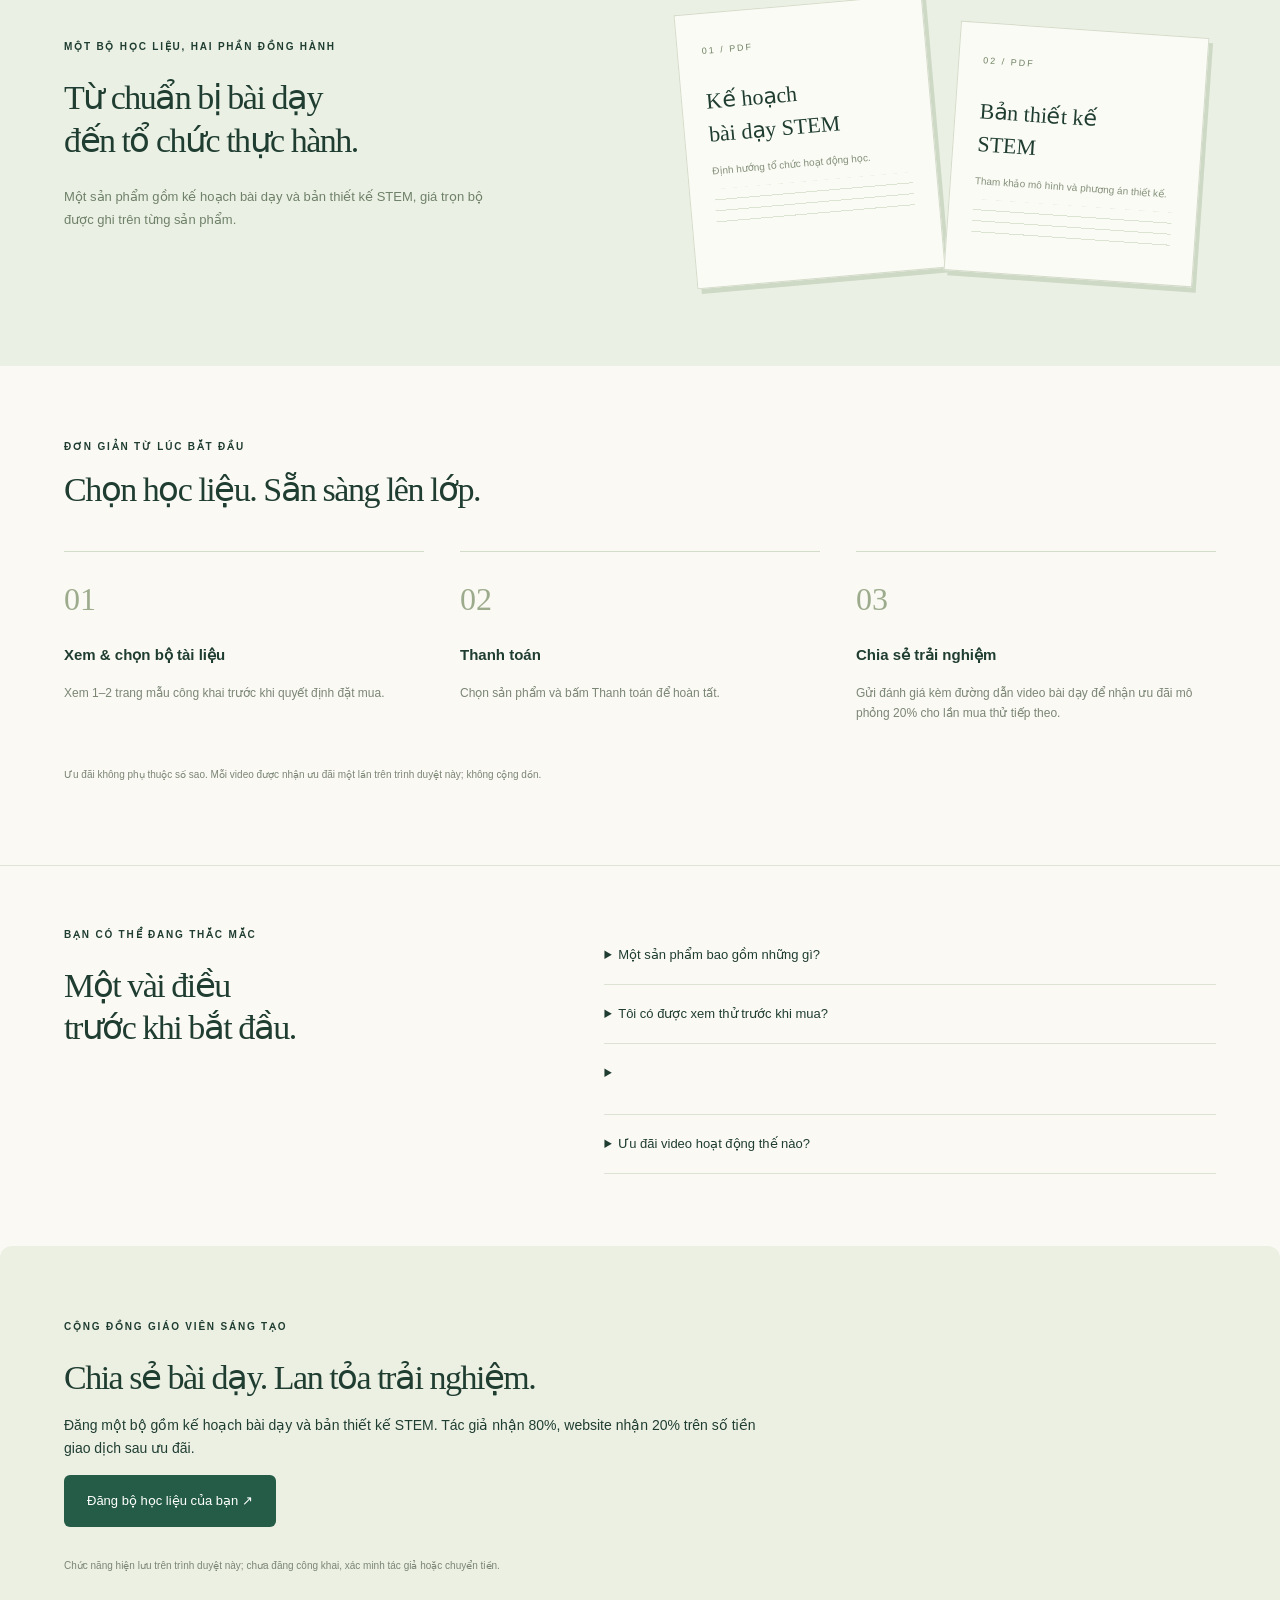
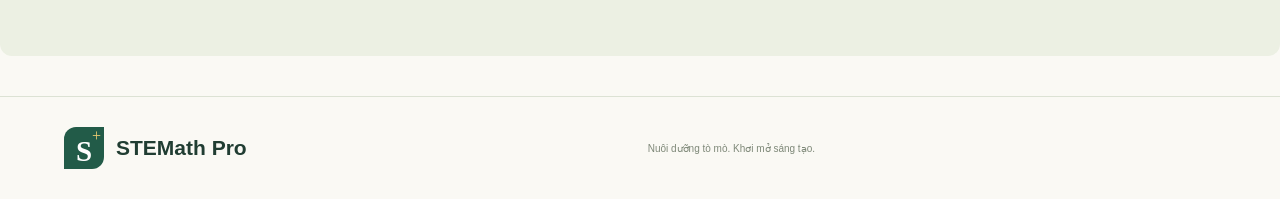
==== commit a01300c1: "Update index.html" ====
--- a/index.html
+++ b/index.html
@@ -1,12 +1,12 @@
 <!doctype html><html lang="vi"><head><meta charset="utf-8"><meta name="viewport" content="width=device-width,initial-scale=1"><meta name="description" content="Kho học liệu STEM–Toán cấp trung học: kế hoạch bài dạy và bản thiết kế trong một bộ tài liệu."><title>STEM–Toán | Từ ý tưởng đến lớp học</title><link rel="stylesheet" href="styles.css"><script src="content.js" defer></script><script src="marketplace.js" defer></script><script src="demo.js" defer></script><script src="app.js" defer></script></head><body>
-<header class="header"><a class="brand" href="#"><span class="logo">S<span>+</span></span><span data-brand>STEM–Toán</span></a><nav aria-label="Điều hướng"><a href="#kho">Kho học liệu</a><a href="#cach-mua">Cách đặt mua</a><button id="seller-open" class="seller-nav">Đăng bán học liệu</button></nav><a class="nav-cta" href="#kho">Khám phá học liệu ↗</a></header>
-<main><section class="hero"><div class="hero-copy"><p class="eyebrow"><span></span> HỌC LIỆU DÀNH CHO GIÁO VIÊN TRUNG HỌC</p><h1>Đưa Toán học<br>ra <em>thế giới thực.</em></h1><p class="lead">Bắt đầu một tiết học từ sự tò mò. Kết nối kiến thức Toán với những hoạt động thiết kế, chế tạo và khám phá STEM.</p><a class="button" href="#kho">Khám phá kho học liệu <span>↗</span></a><div class="hero-note"><span>THCS & THPT</span><span>Mỗi bộ gồm PDF</span></div></div><div class="hero-art" aria-label="Minh họa mô hình cầu hình học"><div class="art-top">PHÒNG THÍ NGHIỆM Ý TƯỞNG <span>01 / STEM</span></div><svg viewBox="0 0 600 400" role="img" aria-label="Cây cầu với các tam giác kết cấu"><defs><pattern id="grid" width="30" height="30" patternUnits="userSpaceOnUse"><path d="M 30 0 L 0 0 0 30" fill="none" stroke="#bbcabb" stroke-width=".6"/></pattern></defs><rect width="600" height="400" fill="url(#grid)"/><circle cx="440" cy="95" r="58" fill="#edc663"/><path d="M40 307L482 307L558 270L118 270Z" fill="#1b594c"/><path d="M65 270L155 124L248 270L343 124L440 270L527 124" fill="none" stroke="#225c4e" stroke-width="10" stroke-linejoin="round"/><path d="M65 270H527M155 124H527M155 124V270M343 124V270M527 124V270" fill="none" stroke="#225c4e" stroke-width="6"/><path d="M80 316V359M450 316V359" stroke="#829481" stroke-width="18"/><g fill="#faf6e9" stroke="#225c4e" stroke-width="3"><circle cx="155" cy="124" r="8"/><circle cx="343" cy="124" r="8"/><circle cx="248" cy="270" r="8"/><circle cx="440" cy="270" r="8"/></g><path d="M75 83H240M75 78V88M240 78V88" stroke="#798878"/><text x="95" y="65" fill="#365746" font-size="18">ý tưởng × trải nghiệm</text></svg><div class="art-bottom"><span>HÌNH HỌC → KẾT CẤU → SÁNG TẠO</span><span class="round">↗</span></div><div class="paper-tag">Từ trang sách<br><strong>đến mô hình.</strong></div></div></section>
+<header class="header"><a class="brand" href="#"><span class="logo">S<span>+</span></span><span data-brand>STEM–Toán</span></a><nav aria-label="Điều hướng"><a href="#kho">Kho học liệu</a><a href="#cach-mua">Cách đặt mua</a><button id="seller-open" class="seller-nav">Đăng bán học liệu</button></nav><a class="nav-cta" href="#kho">/a></header>
+<main><section class="hero"><div class="hero-copy"><p class="eyebrow"><span></span> HỌC LIỆU DÀNH CHO GIÁO VIÊN TRUNG HỌC</p><h1>Đưa Toán học<br>ra <em>thế giới thực.</em></h1><p class="lead">Bắt đầu một tiết học từ sự tò mò. Kết nối kiến thức Toán với những hoạt động thiết kế, chế tạo và khám phá STEM.</p><a class="button" href="#kho">Khám phá kho học liệu </span></a><div class="hero-note"><span>THCS & THPT</span><span>Mỗi bộ gồm Kế hoạch bài dạy và Bản thiết kế </span></div></div><div class="hero-art" aria-label="Minh họa mô hình cầu hình học"><div class="art-top">PHÒNG THÍ NGHIỆM Ý TƯỞNG <span>01 / STEM</span></div><svg viewBox="0 0 600 400" role="img" aria-label="Cây cầu với các tam giác kết cấu"><defs><pattern id="grid" width="30" height="30" patternUnits="userSpaceOnUse"><path d="M 30 0 L 0 0 0 30" fill="none" stroke="#bbcabb" stroke-width=".6"/></pattern></defs><rect width="600" height="400" fill="url(#grid)"/><circle cx="440" cy="95" r="58" fill="#edc663"/><path d="M40 307L482 307L558 270L118 270Z" fill="#1b594c"/><path d="M65 270L155 124L248 270L343 124L440 270L527 124" fill="none" stroke="#225c4e" stroke-width="10" stroke-linejoin="round"/><path d="M65 270H527M155 124H527M155 124V270M343 124V270M527 124V270" fill="none" stroke="#225c4e" stroke-width="6"/><path d="M80 316V359M450 316V359" stroke="#829481" stroke-width="18"/><g fill="#faf6e9" stroke="#225c4e" stroke-width="3"><circle cx="155" cy="124" r="8"/><circle cx="343" cy="124" r="8"/><circle cx="248" cy="270" r="8"/><circle cx="440" cy="270" r="8"/></g><path d="M75 83H240M75 78V88M240 78V88" stroke="#798878"/><text x="95" y="65" fill="#365746" font-size="18">ý tưởng × trải nghiệm</text></svg><div class="art-bottom"><span>HÌNH HỌC → KẾT CẤU → SÁNG TẠO</span><span class="round">↗</span></div><div class="paper-tag">Từ trang sách<br><strong>đến mô hình.</strong></div></div></section>
 <div class="ribbon"><span> &nbsp; </span></div>
-<section id="kho" class="catalog section"><div class="section-heading"><div><p class="eyebrow">KHO HỌC LIỆU</p><h2>Ý tưởng cho tiết học tiếp theo.</h2></div><p>Chọn cấp học. Khám phá chủ đề.<br>Tìm cảm hứng cho lớp học của bạn.</p></div><div class="filters"><div class="tabs" role="group" aria-label="Lọc cấp học"><button class="active" data-level="all" aria-pressed="true">Tất cả</button><button data-level="THCS" aria-pressed="false">THCS</button><button data-level="THPT" aria-pressed="false">THPT</button></div><label class="search"><span>⌕</span><input id="search" type="search" placeholder="Tìm chủ đề, tên tài liệu…" aria-label="Tìm tài liệu"></label></div><p class="catalog-note">Mỗi bộ gồm kế hoạch bài dạy và bản thiết kế STEM, với giá riêng hiển thị trên sản phẩm.</p><div id="products" class="products"></div><p id="empty" hidden>Chưa tìm thấy bộ tài liệu phù hợp. Bạn thử từ khóa khác nhé.</p></section>
-<section class="bundle section"><div><p class="eyebrow">MỘT BỘ HỌC LIỆU, HAI PHẦN ĐỒNG HÀNH</p><h2>Từ chuẩn bị bài dạy<br>đến tổ chức thực hành.</h2><p>Một sản phẩm gồm chung kế hoạch bài dạy và bản thiết kế STEM, giá trọn bộ được ghi trên từng sản phẩm.</p></div><div class="documents"><article><span>01 / PDF</span><h3>Kế hoạch<br>bài dạy STEM</h3><p>Định hướng tổ chức hoạt động học.</p><div class="doc-lines"></div></article><article><span>02 / PDF</span><h3>Bản thiết kế<br>STEM</h3><p>Tham khảo mô hình và phương án thiết kế.</p><div class="doc-lines"></div></article></div></section>
+<section id="kho" class="catalog section"><div class="section-heading"><div><p class="eyebrow">KHO HỌC LIỆU</p><h2>Ý tưởng cho tiết học tiếp theo.</h2></div><p>Chọn cấp học. Khám phá chủ đề.<br>Tìm cảm hứng cho lớp học của bạn.</p></div><div class="filters"><div class="tabs" role="group" aria-label="Lọc cấp học"><button class="active" data-level="all" aria-pressed="true">Tất cả</button><button data-level="THCS" aria-pressed="false">THCS</button><button data-level="THPT" aria-pressed="false">THPT</button></div><label class="search"><span>⌕</span><input id="search" type="search" placeholder="Tìm bài dạy..." aria-label="Tìm bài dạy"></label></div><p class="catalog-note">Mỗi bộ gồm kế hoạch bài dạy và bản thiết kế STEM, với giá riêng hiển thị trên sản phẩm.</p><div id="products" class="products"></div><p id="empty" hidden>Chưa tìm thấy bộ tài liệu phù hợp. Bạn thử từ khóa khác nhé.</p></section>
+<section class="bundle section"><div><p class="eyebrow">MỘT BỘ HỌC LIỆU, HAI PHẦN ĐỒNG HÀNH</p><h2>Từ chuẩn bị bài dạy<br>đến tổ chức thực hành.</h2><p>Một sản phẩm gồm kế hoạch bài dạy và bản thiết kế STEM, giá trọn bộ được ghi trên từng sản phẩm.</p></div><div class="documents"><article><span>01 / PDF</span><h3>Kế hoạch<br>bài dạy STEM</h3><p>Định hướng tổ chức hoạt động học.</p><div class="doc-lines"></div></article><article><span>02 / PDF</span><h3>Bản thiết kế<br>STEM</h3><p>Tham khảo mô hình và phương án thiết kế.</p><div class="doc-lines"></div></article></div></section>
 <section id="cach-mua" class="section"><div class="section-heading"><div><p class="eyebrow">ĐƠN GIẢN TỪ LÚC BẮT ĐẦU</p><h2>Chọn học liệu. Sẵn sàng lên lớp.</h2></div></div><div class="steps"><article><span>01</span><h3>Xem & chọn bộ tài liệu</h3><p>Xem 1–2 trang mẫu công khai trước khi quyết định đặt mua.</p></article><article><span>02</span><h3>Thanh toán</h3><p>Chọn sản phẩm và bấm Thanh toán để hoàn tất.</p></article><article><span>03</span><h3>Chia sẻ trải nghiệm</h3><p>Gửi đánh giá kèm đường dẫn video bài dạy để nhận ưu đãi mô phỏng 20% cho lần mua thử tiếp theo.</p></article></div><p class="fine">Ưu đãi không phụ thuộc số sao. Mỗi video được nhận ưu đãi một lần trên trình duyệt này; không cộng dồn.</p></section>
-<section id="hoi-dap" class="faq section"><div><p class="eyebrow">BẠN CÓ THỂ ĐANG THẮC MẮC</p><h2>Một vài điều<br>trước khi bắt đầu.</h2></div><div><details><summary>Một sản phẩm bao gồm những gì?</summary><p>Mỗi bộ gồm PDF kế hoạch bài dạy và PDF bản thiết kế STEM, với một mức giá chung cho cả bộ, hiển thị trên thẻ sản phẩm.</p></details><details><summary>Tôi có được xem thử trước khi mua?</summary><p>Có. Khi bộ tài liệu có bản mẫu, nút Xem mẫu sẽ hiển thị tối đa 2 trang xem trước của bộ đó.</p></details><details><summary>Thanh toán ở đây có thu tiền không?</summary><p>Không. Đây là bản trình diễn. Thông báo thành công không xác nhận giao dịch ngân hàng và không cấp quyền tải PDF.</p></details><details><summary>Ưu đãi video hoạt động thế nào?</summary><p>Gửi đánh giá kèm link video bài dạy để nhận ưu đãi thử 20%, tự áp dụng một lần khi bấm thanh toán thử tiếp theo. Mọi dữ liệu chỉ ở trình duyệt của bạn, chưa gửi đến người bán. Không cần đánh giá tích cực để nhận ưu đãi.</p></details></div></section>
-<section class="section seller-intro"><p class="eyebrow">CỘNG ĐỒNG GIÁO VIÊN SÁNG TẠO</p><h2>Chia sẻ bài dạy. Lan tỏa trải nghiệm.</h2><p>Đăng một bộ gồm kế hoạch bài dạy và bản thiết kế STEM. Tác giả nhận 80%, website nhận 20% trên số tiền giao dịch sau ưu đãi.</p><button class="button" id="seller-open-bottom">Đăng bộ học liệu của bạn ↗</button><p class="fine">Chức năng hiện lưu trên trình duyệt này; chưa đăng công khai, xác minh tác giả hoặc chuyển tiền.</p></section></main><footer><a class="brand" href="#"><span class="logo">S<span>+</span></span><span data-brand>STEM–Toán</span></a><p>Nuôi dưỡng tò mò. Khơi mở sáng tạo. · Bản demo</p><p id="contact"></p></footer>
+<section id="hoi-dap" class="faq section"><div><p class="eyebrow">BẠN CÓ THỂ ĐANG THẮC MẮC</p><h2>Một vài điều<br>trước khi bắt đầu.</h2></div><div><details><summary>Một sản phẩm bao gồm những gì?</summary><p>Mỗi bộ gồm PDF kế hoạch bài dạy và PDF bản thiết kế STEM, với một mức giá chung cho cả bộ, hiển thị trên thẻ sản phẩm.</p></details><details><summary>Tôi có được xem thử trước khi mua?</summary><p>Có. Khi bộ tài liệu có bản mẫu, nút Xem mẫu sẽ hiển thị tối đa 2 trang xem trước của bộ đó.</p></details><details><summary></p></details><details><summary>Ưu đãi video hoạt động thế nào?</summary><p>Gửi đánh giá kèm link video bài dạy để nhận ưu đãi thử 20%, tự áp dụng một lần khi bấm thanh toán thử tiếp theo.</p></details></div></section>
+<section class="section seller-intro"><p class="eyebrow">CỘNG ĐỒNG GIÁO VIÊN SÁNG TẠO</p><h2>Chia sẻ bài dạy. Lan tỏa trải nghiệm.</h2><p>Đăng một bộ gồm kế hoạch bài dạy và bản thiết kế STEM. Tác giả nhận 80%, website nhận 20% trên số tiền giao dịch sau ưu đãi.</p><button class="button" id="seller-open-bottom">Đăng bộ học liệu của bạn ↗</button><p class="fine">Chức năng hiện lưu trên trình duyệt này; chưa đăng công khai, xác minh tác giả hoặc chuyển tiền.</p></section></main><footer><a class="brand" href="#"><span class="logo">S<span>+</span></span><span data-brand>STEM–Toán</span></a><p>Nuôi dưỡng tò mò. Khơi mở sáng tạo. </p><p id="contact"></p></footer>
 <dialog id="preview"><div class="dialog-head"><h2 id="preview-title">Xem mẫu</h2><button id="close-preview" aria-label="Đóng bản xem mẫu">✕</button></div><p>Bản xem trước · tối đa 2 trang</p><div id="preview-pages"></div></dialog>
 <dialog id="payment-dialog"><div class="dialog-head"><h2>Thanh toán thành công</h2><button type="button" data-close="payment-dialog" aria-label="Đóng thông báo">✕</button></div><p id="payment-message"></p><button class="button" id="payment-files" type="button">Xem bộ tài liệu</button> <button class="button" id="payment-review">Đánh giá sản phẩm</button></dialog>
-<dialog id="reviews-dialog"><div class="dialog-head"><h2 id="reviews-title">Đánh giá</h2><button type="button" data-close="reviews-dialog" aria-label="Đóng đánh giá">✕</button></div><p class="review-promo">Chia sẻ video bài dạy · Nhận ưu đãi <strong>20%</strong> cho lần mua tiếp theo, không phụ thuộc số sao.</p><p>Đánh giá chỉ lưu trên trình duyệt này, chưa công khai và chưa gửi đến người bán. </p><div id="reviews-list"></div><form id="review-form"><label for="review-name">Tên hiển thị</label><input id="review-name" required maxlength="60" placeholder="Tên bạn muốn hiển thị"><label for="review-stars">Mức đánh giá</label><select id="review-stars"><option value="5">5 sao</option><option value="4">4 sao</option><option value="3">3 sao</option><option value="2">2 sao</option><option value="1">1 sao</option></select><label for="review-text">Chia sẻ của bạn</label><textarea id="review-text" required maxlength="2000" placeholder="Điều hữu ích và điều bạn muốn cải thiện…"></textarea><label for="review-video">Link video bài dạy (không bắt buộc)</label><input id="review-video" type="url" placeholder="https://…"><small>Dán link video của bạn. Bản thử không tải video lên hoặc kiểm duyệt nội dung. Chỉ chia sẻ hình ảnh học sinh khi đã có quyền phù hợp.</small><button class="button" type="submit">Gửi đánh giá</button><p id="review-status" role="status" aria-live="polite"></p></form><button id="reset-demo" class="review-link">Xóa dữ liệu trải nghiệm trên máy này</button></dialog><dialog id="seller-dialog"><div class="dialog-head"><h2>Góc tác giả</h2><button id="seller-close" aria-label="Đóng góc tác giả">✕</button></div><p>Website 20% · Tác giả 80% — tính trên giá sau ưu đãi. Đây là sổ doanh thu trải nghiệm, chưa có khoản tiền được chuyển.</p><p id="seller-totals"></p><div id="seller-sales"></div><h3>Đăng bộ học liệu</h3><p>Bài đăng chỉ xuất hiện trên trình duyệt này. Không có tài khoản tác giả hoặc xác minh danh hiệu giáo viên.</p><form id="seller-form"><label>Tên tác giả<input name="author" required maxlength="80"></label><label>Tên bộ học liệu<input name="title" required maxlength="120"></label><div class="seller-row"><label>Cấp học<select name="level"><option>THCS</option><option>THPT</option></select></label><label>Lớp<input name="grades" required maxlength="40" placeholder="Lớp 8–9"></label></div><label>Chủ đề<input name="topic" required maxlength="80"></label><label>Mô tả<textarea name="description" required maxlength="1500"></textarea></label><label>Giá trọn bộ (đồng)<input name="price" type="number" min="1000" max="100000000" step="1000" value="59000" required></label><p>Giá chung cho kế hoạch bài dạy + bản thiết kế STEM.</p><label>Ảnh bìa riêng (không bắt buộc, tối đa 1 MB)<input id="seller-cover" type="file" accept="image/png,image/jpeg,image/webp"></label><label>Ảnh 1–2 trang xem trước (không bắt buộc, mỗi ảnh tối đa 1 MB)<input id="seller-previews" type="file" accept="image/png,image/jpeg,image/webp" multiple></label><label>Link PDF kế hoạch bài dạy<input name="lessonPdf" type="url" placeholder="https://drive.google.com/…"></label><label>Link PDF bản thiết kế STEM<input name="designPdf" type="url" placeholder="https://drive.google.com/…"></label><p>Chưa có PDF có thể bổ sung sau bằng cách sửa bài đăng. Giữ file đầy đủ ở Drive hạn chế quyền truy cập; không có máy chủ lưu PDF trên website này.</p><label class="seller-check"><input name="rights" type="checkbox" required> Tôi có quyền chia sẻ nội dung này và đã có sự đồng ý cần thiết đối với hình ảnh người khác.</label><button type="submit" class="button" id="seller-submit">Đăng trên trình duyệt này</button><button type="button" id="seller-cancel" hidden>Hủy chỉnh sửa</button><p id="seller-status" role="status" aria-live="polite"></p></form><h3>Bài đăng trên máy này</h3><div id="seller-list"></div></dialog></body></html>
+<dialog id="reviews-dialog"><div class="dialog-head"><h2 id="reviews-title">Đánh giá</h2><button type="button" data-close="reviews-dialog" aria-label="Đóng đánh giá">✕</button></div><p class="review-promo">Chia sẻ video bài dạy · Nhận ưu đãi <strong>20%</strong> cho lần mua tiếp theo, không phụ thuộc số sao.</p><p> </p><div id="reviews-list"></div><form id="review-form"><label for="review-name">Tên hiển thị</label><input id="review-name" required maxlength="60" placeholder="Tên bạn muốn hiển thị"><label for="review-stars">Mức đánh giá</label><select id="review-stars"><option value="5">5 sao</option><option value="4">4 sao</option><option value="3">3 sao</option><option value="2">2 sao</option><option value="1">1 sao</option></select><label for="review-text">Chia sẻ của bạn</label><textarea id="review-text" required maxlength="2000" placeholder="Điều hữu ích và điều bạn muốn cải thiện…"></textarea><label for="review-video">Link video bài dạy (không bắt buộc)</label><input id="review-video" type="url" placeholder="https://…"><small>Dán link video của bạn. Bản thử không tải video lên hoặc kiểm duyệt nội dung. Chỉ chia sẻ hình ảnh học sinh khi đã có quyền phù hợp.</small><button class="button" type="submit">Gửi đánh giá</button><p id="review-status" role="status" aria-live="polite"></p></form><button id="reset-demo" class="review-link">Xóa dữ liệu trải nghiệm trên máy này</button></dialog><dialog id="seller-dialog"><div class="dialog-head"><h2>Góc tác giả</h2><button id="seller-close" aria-label="Đóng góc tác giả">✕</button></div><p>Website 20% · Tác giả 80% — tính trên giá sau ưu đãi. Đây là sổ doanh thu trải nghiệm, chưa có khoản tiền được chuyển.</p><p id="seller-totals"></p><div id="seller-sales"></div><h3>Đăng bộ học liệu</h3><p>Bài đăng chỉ xuất hiện trên trình duyệt này. Không có tài khoản tác giả hoặc xác minh danh hiệu giáo viên.</p><form id="seller-form"><label>Tên tác giả<input name="author" required maxlength="80"></label><label>Tên bộ học liệu<input name="title" required maxlength="120"></label><div class="seller-row"><label>Cấp học<select name="level"><option>THCS</option><option>THPT</option></select></label><label>Lớp<input name="grades" required maxlength="40" placeholder="Lớp 8–9"></label></div><label>Chủ đề<input name="topic" required maxlength="80"></label><label>Mô tả<textarea name="description" required maxlength="1500"></textarea></label><label>Giá trọn bộ (đồng)<input name="price" type="number" min="1000" max="100000000" step="1000" value="59000" required></label><p>Giá chung cho kế hoạch bài dạy + bản thiết kế STEM.</p><label>Ảnh bìa riêng (không bắt buộc, tối đa 1 MB)<input id="seller-cover" type="file" accept="image/png,image/jpeg,image/webp"></label><label>Ảnh 1–2 trang xem trước (không bắt buộc, mỗi ảnh tối đa 1 MB)<input id="seller-previews" type="file" accept="image/png,image/jpeg,image/webp" multiple></label><label>Link PDF kế hoạch bài dạy<input name="lessonPdf" type="url" placeholder="https://drive.google.com/…"></label><label>Link PDF bản thiết kế STEM<input name="designPdf" type="url" placeholder="https://drive.google.com/…"></label><p>Chưa có PDF có thể bổ sung sau bằng cách sửa bài đăng. Giữ file đầy đủ ở Drive hạn chế quyền truy cập; không có máy chủ lưu PDF trên website này.</p><label class="seller-check"><input name="rights" type="checkbox" required> Tôi có quyền chia sẻ nội dung này và đã có sự đồng ý cần thiết đối với hình ảnh người khác.</label><button type="submit" class="button" id="seller-submit">Đăng trên trình duyệt này</button><button type="button" id="seller-cancel" hidden>Hủy chỉnh sửa</button><p id="seller-status" role="status" aria-live="polite"></p></form><h3>Bài đăng trên máy này</h3><div id="seller-list"></div></dialog></body></html>
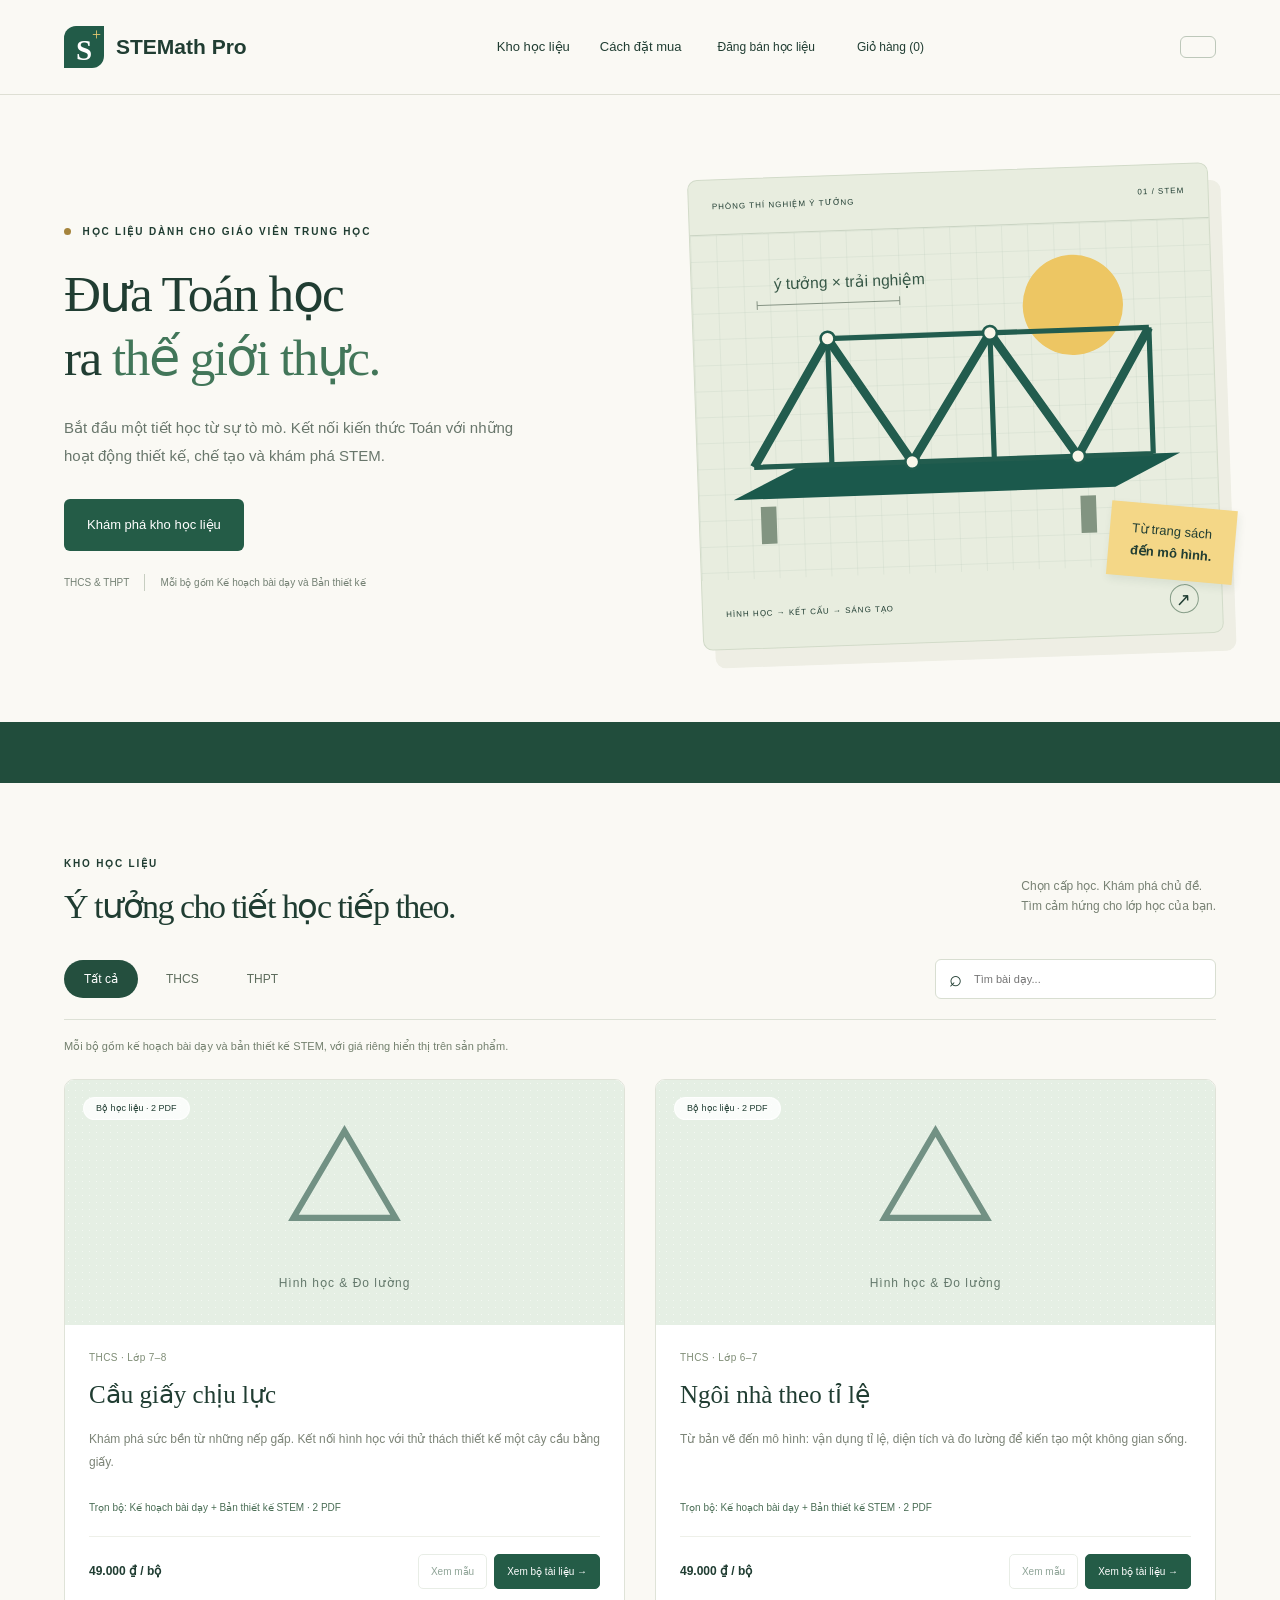
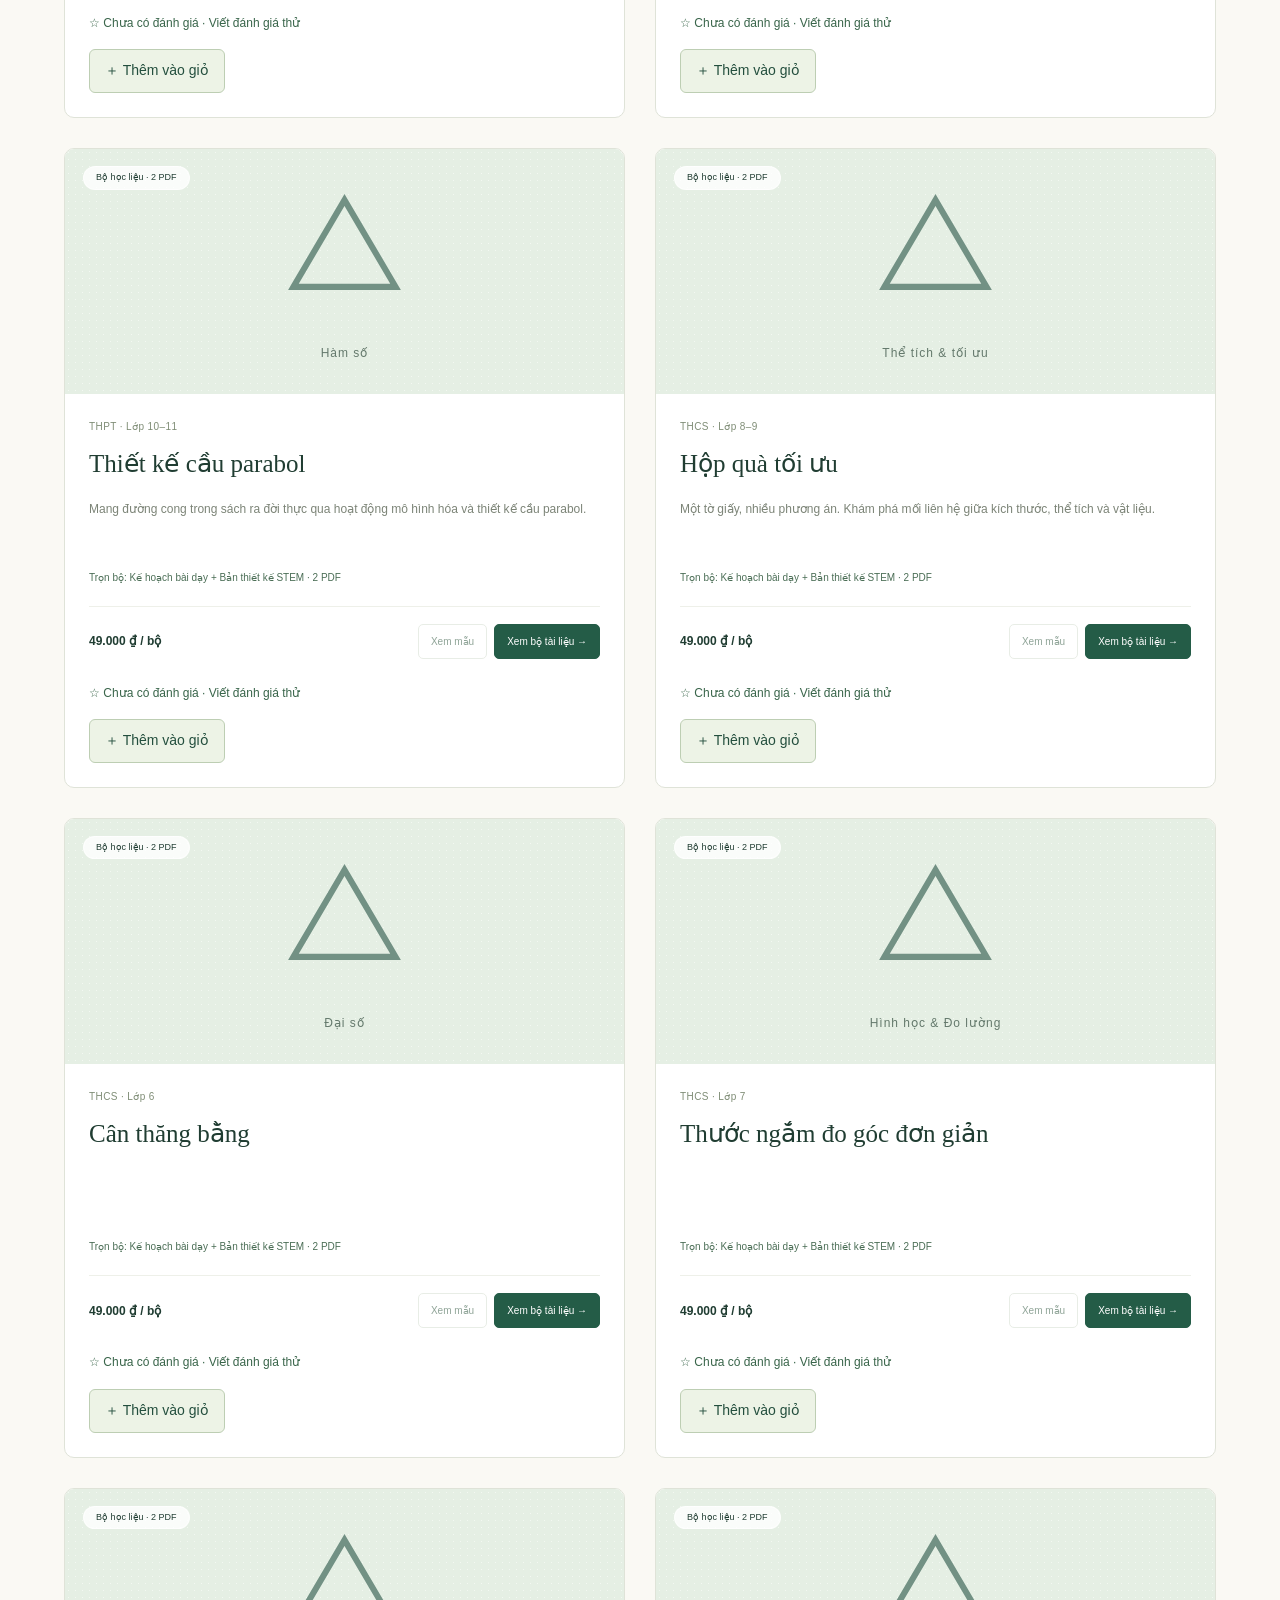
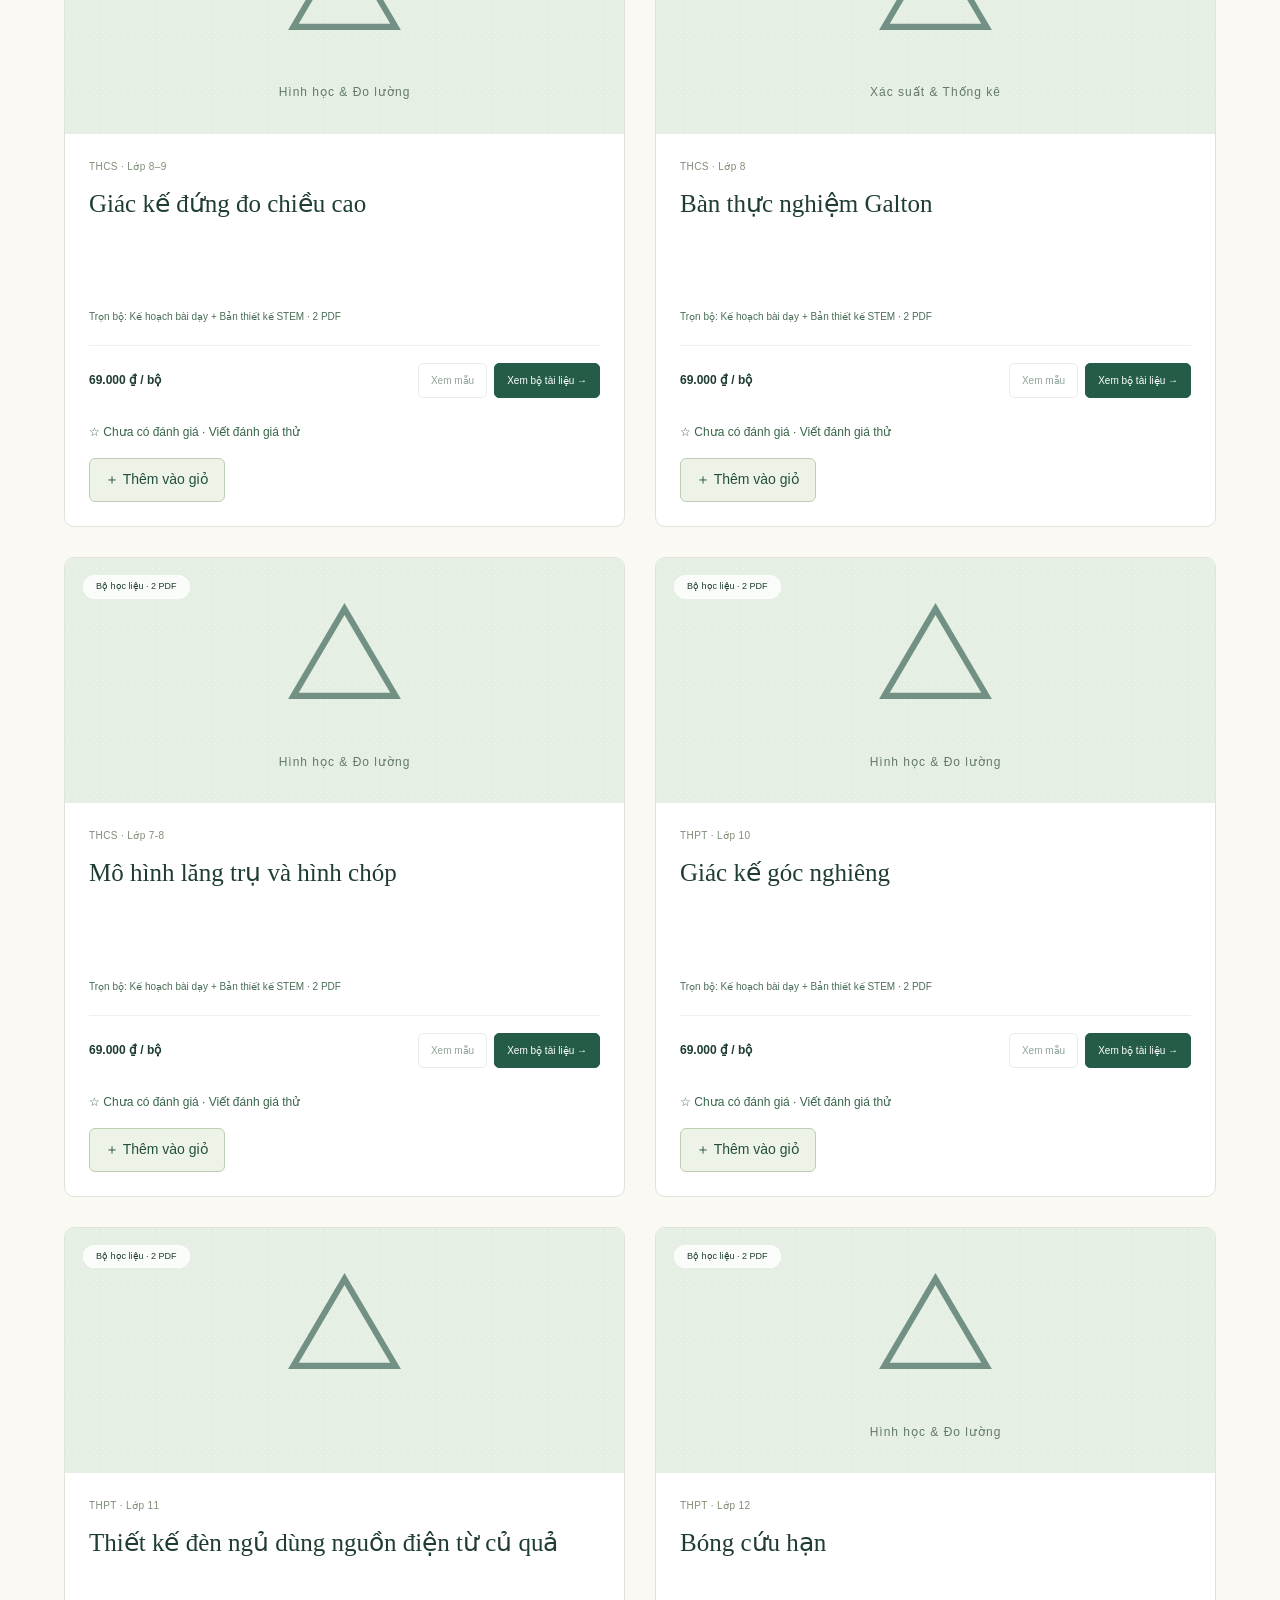
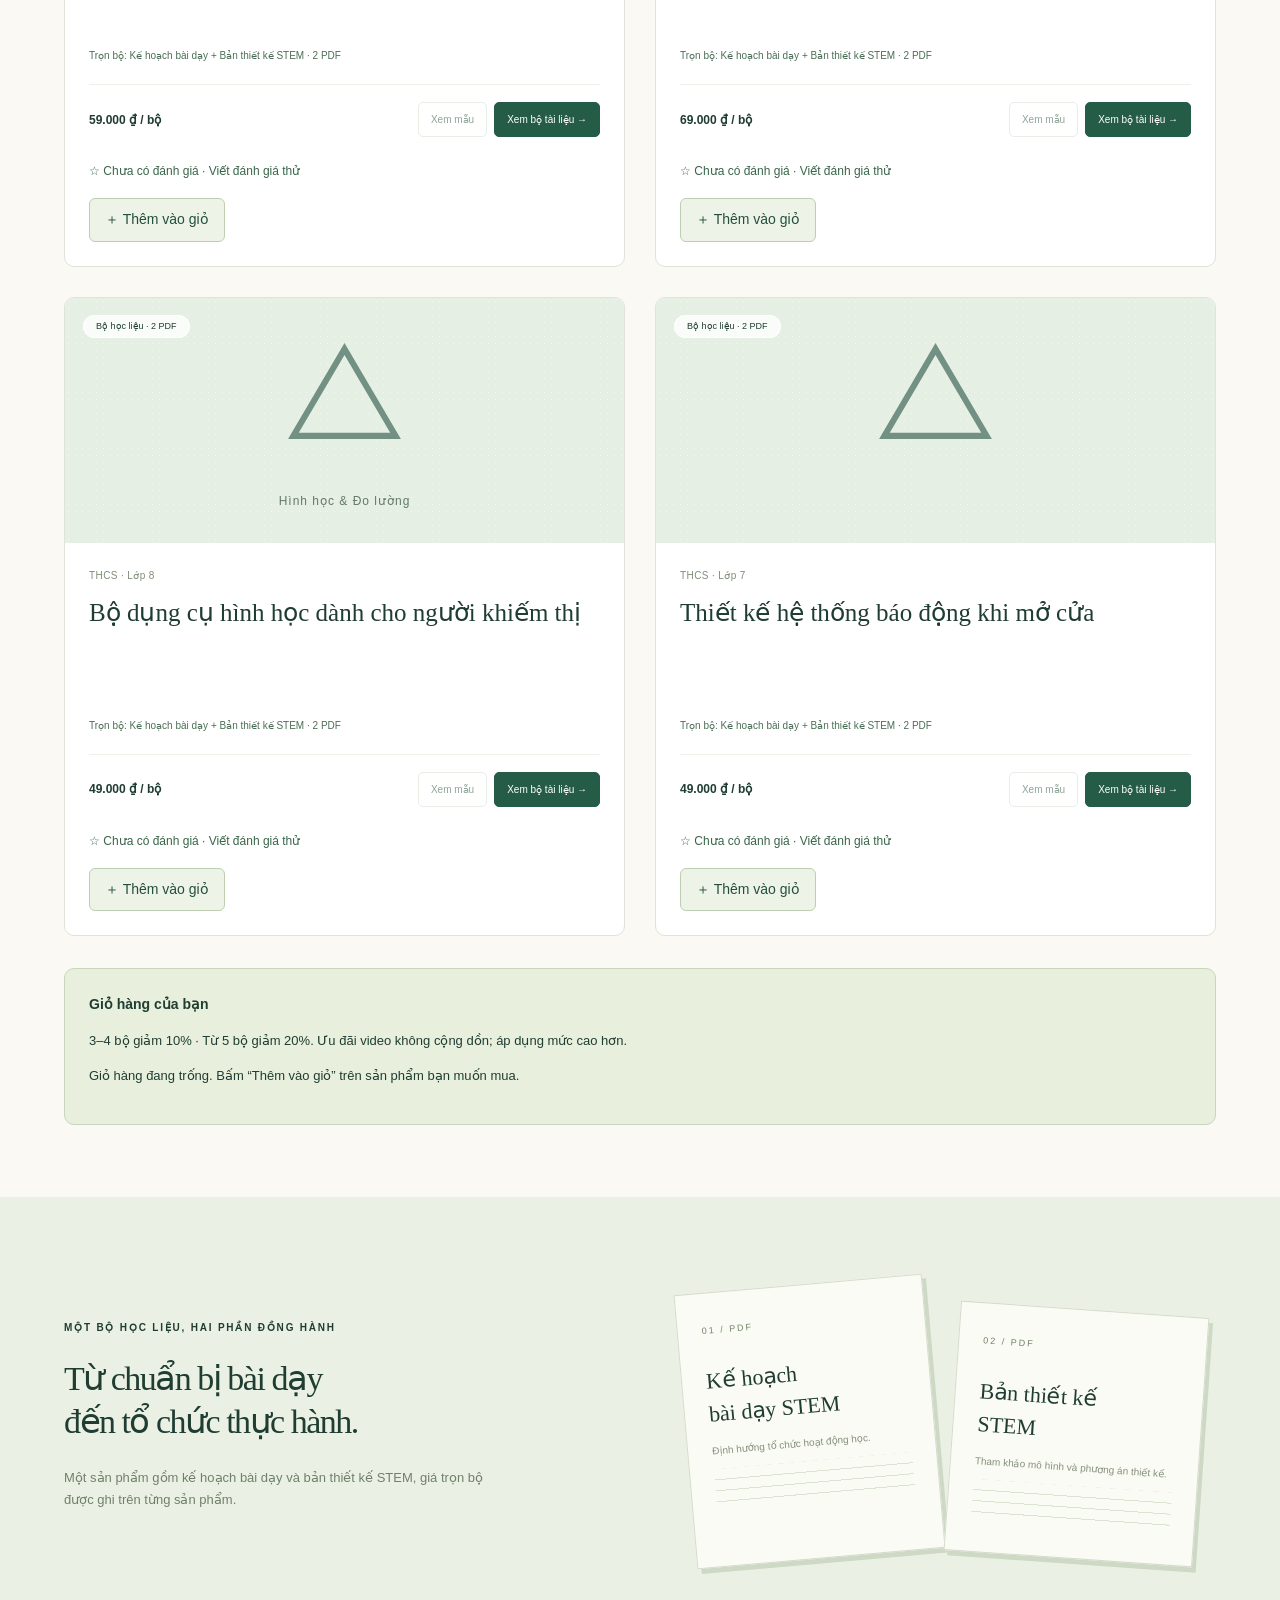
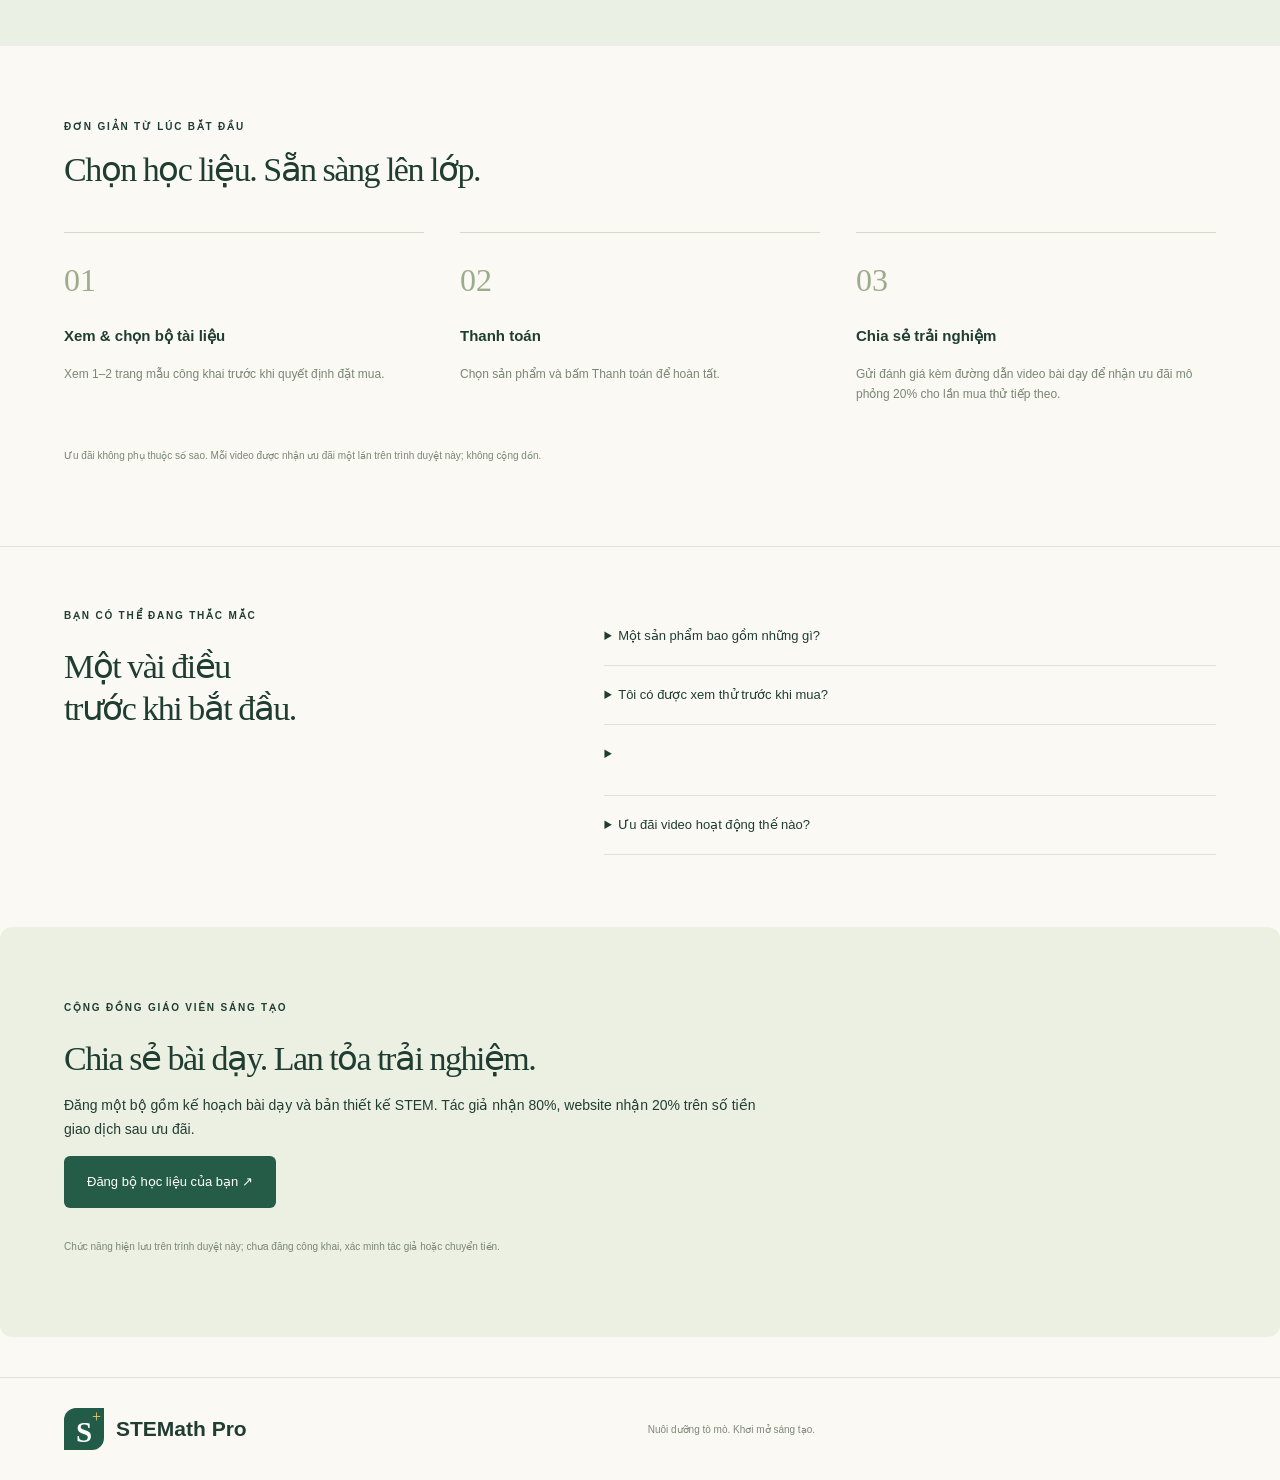
==== commit 8f71a7d0: "Update index.html" ====
--- a/index.html
+++ b/index.html
@@ -1,5 +1,18 @@
 <!doctype html><html lang="vi"><head><meta charset="utf-8"><meta name="viewport" content="width=device-width,initial-scale=1"><meta name="description" content="Kho học liệu STEM–Toán cấp trung học: kế hoạch bài dạy và bản thiết kế trong một bộ tài liệu."><title>STEM–Toán | Từ ý tưởng đến lớp học</title><link rel="stylesheet" href="styles.css"><script src="content.js" defer></script><script src="marketplace.js" defer></script><script src="demo.js" defer></script><script src="app.js" defer></script></head><body>
-<header class="header"><a class="brand" href="#"><span class="logo">S<span>+</span></span><span data-brand>STEM–Toán</span></a><nav aria-label="Điều hướng"><a href="#kho">Kho học liệu</a><a href="#cach-mua">Cách đặt mua</a><button id="seller-open" class="seller-nav">Đăng bán học liệu</button></nav><a class="nav-cta" href="#kho">/a></header>
+<header class="header">
+  <a class="brand" href="#">
+    <span class="logo">S<span>+</span></span>
+    <span data-brand>STEM–Toán</span>
+  </a>
+  
+  <nav aria-label="Điều hướng">
+    <a href="#kho">Kho học liệu</a>
+    <a href="#cach-mua">Cách đặt mua</a>
+    <button id="seller-open" class="seller-nav">Đăng bán học liệu</button>
+  </nav>
+
+  <a class="nav-cta" href="#kho"></a>
+</header>
 <main><section class="hero"><div class="hero-copy"><p class="eyebrow"><span></span> HỌC LIỆU DÀNH CHO GIÁO VIÊN TRUNG HỌC</p><h1>Đưa Toán học<br>ra <em>thế giới thực.</em></h1><p class="lead">Bắt đầu một tiết học từ sự tò mò. Kết nối kiến thức Toán với những hoạt động thiết kế, chế tạo và khám phá STEM.</p><a class="button" href="#kho">Khám phá kho học liệu </span></a><div class="hero-note"><span>THCS & THPT</span><span>Mỗi bộ gồm Kế hoạch bài dạy và Bản thiết kế </span></div></div><div class="hero-art" aria-label="Minh họa mô hình cầu hình học"><div class="art-top">PHÒNG THÍ NGHIỆM Ý TƯỞNG <span>01 / STEM</span></div><svg viewBox="0 0 600 400" role="img" aria-label="Cây cầu với các tam giác kết cấu"><defs><pattern id="grid" width="30" height="30" patternUnits="userSpaceOnUse"><path d="M 30 0 L 0 0 0 30" fill="none" stroke="#bbcabb" stroke-width=".6"/></pattern></defs><rect width="600" height="400" fill="url(#grid)"/><circle cx="440" cy="95" r="58" fill="#edc663"/><path d="M40 307L482 307L558 270L118 270Z" fill="#1b594c"/><path d="M65 270L155 124L248 270L343 124L440 270L527 124" fill="none" stroke="#225c4e" stroke-width="10" stroke-linejoin="round"/><path d="M65 270H527M155 124H527M155 124V270M343 124V270M527 124V270" fill="none" stroke="#225c4e" stroke-width="6"/><path d="M80 316V359M450 316V359" stroke="#829481" stroke-width="18"/><g fill="#faf6e9" stroke="#225c4e" stroke-width="3"><circle cx="155" cy="124" r="8"/><circle cx="343" cy="124" r="8"/><circle cx="248" cy="270" r="8"/><circle cx="440" cy="270" r="8"/></g><path d="M75 83H240M75 78V88M240 78V88" stroke="#798878"/><text x="95" y="65" fill="#365746" font-size="18">ý tưởng × trải nghiệm</text></svg><div class="art-bottom"><span>HÌNH HỌC → KẾT CẤU → SÁNG TẠO</span><span class="round">↗</span></div><div class="paper-tag">Từ trang sách<br><strong>đến mô hình.</strong></div></div></section>
 <div class="ribbon"><span> &nbsp; </span></div>
 <section id="kho" class="catalog section"><div class="section-heading"><div><p class="eyebrow">KHO HỌC LIỆU</p><h2>Ý tưởng cho tiết học tiếp theo.</h2></div><p>Chọn cấp học. Khám phá chủ đề.<br>Tìm cảm hứng cho lớp học của bạn.</p></div><div class="filters"><div class="tabs" role="group" aria-label="Lọc cấp học"><button class="active" data-level="all" aria-pressed="true">Tất cả</button><button data-level="THCS" aria-pressed="false">THCS</button><button data-level="THPT" aria-pressed="false">THPT</button></div><label class="search"><span>⌕</span><input id="search" type="search" placeholder="Tìm bài dạy..." aria-label="Tìm bài dạy"></label></div><p class="catalog-note">Mỗi bộ gồm kế hoạch bài dạy và bản thiết kế STEM, với giá riêng hiển thị trên sản phẩm.</p><div id="products" class="products"></div><p id="empty" hidden>Chưa tìm thấy bộ tài liệu phù hợp. Bạn thử từ khóa khác nhé.</p></section>
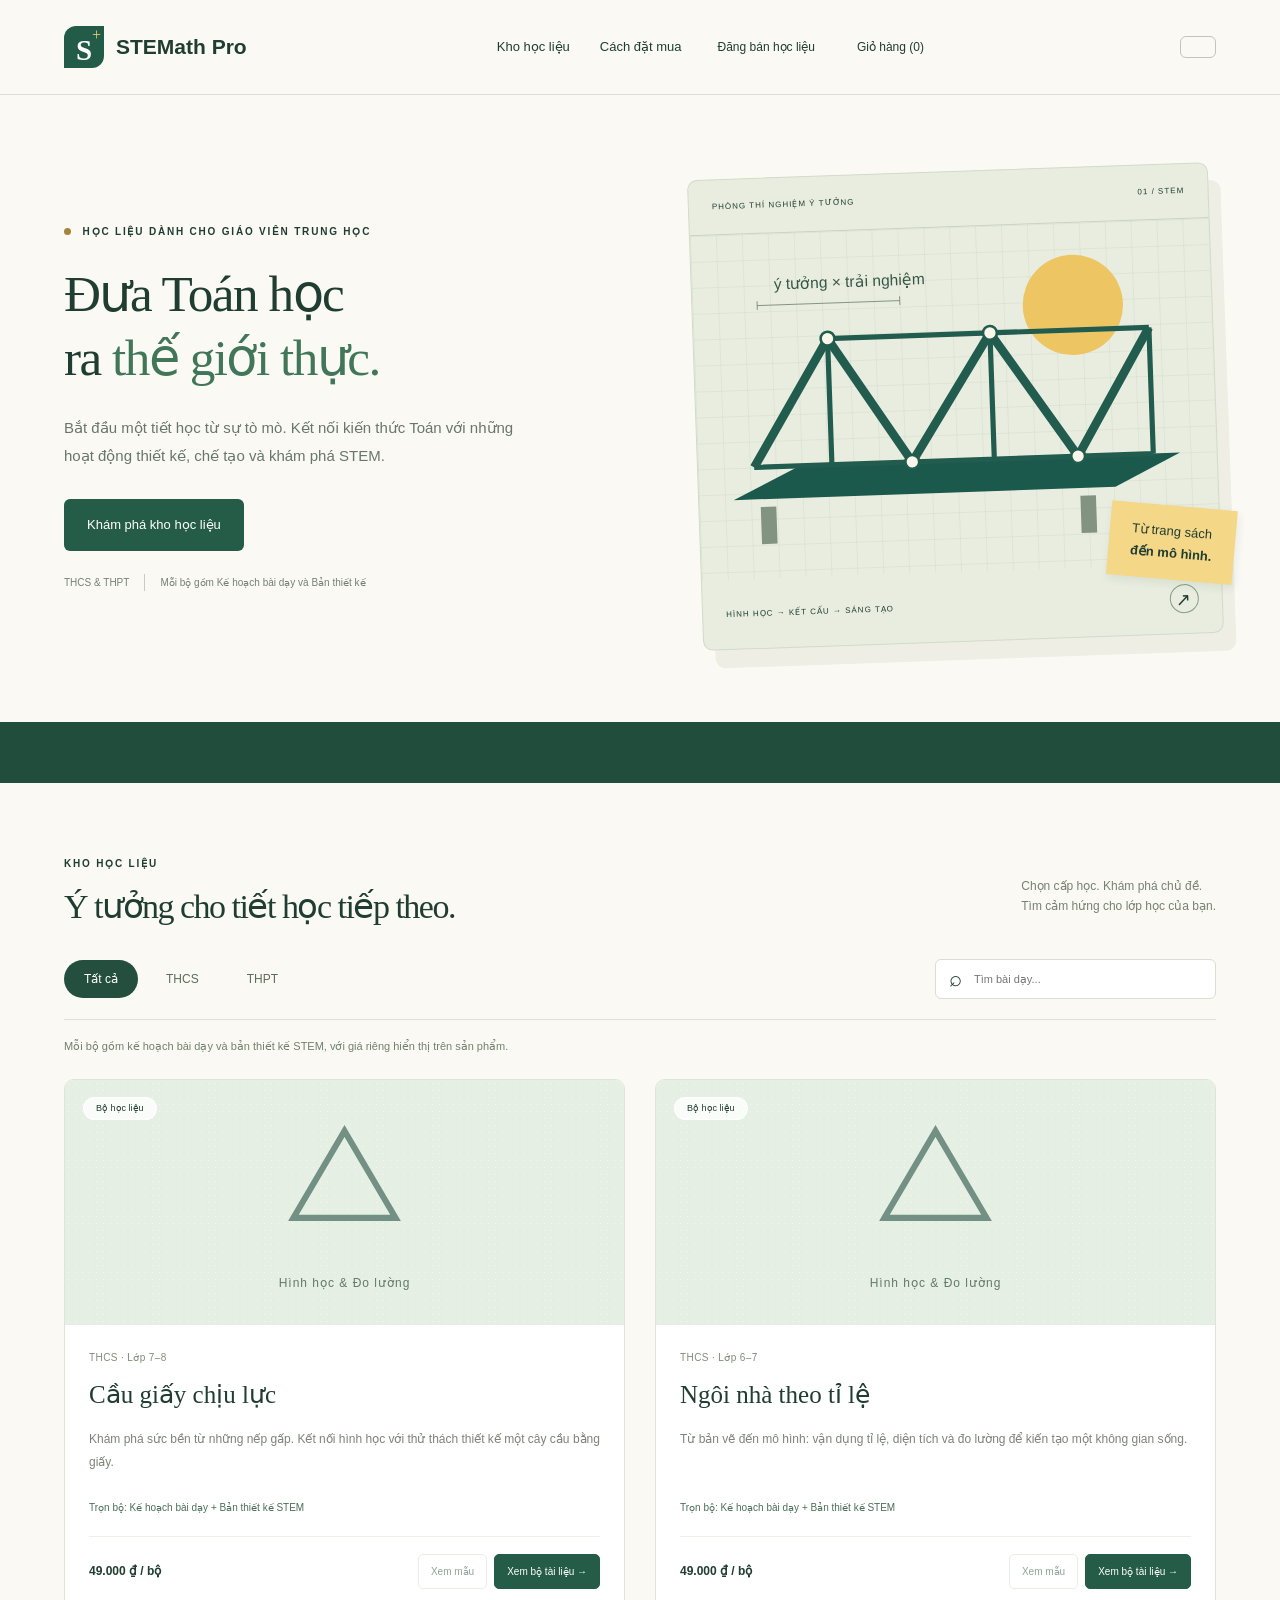
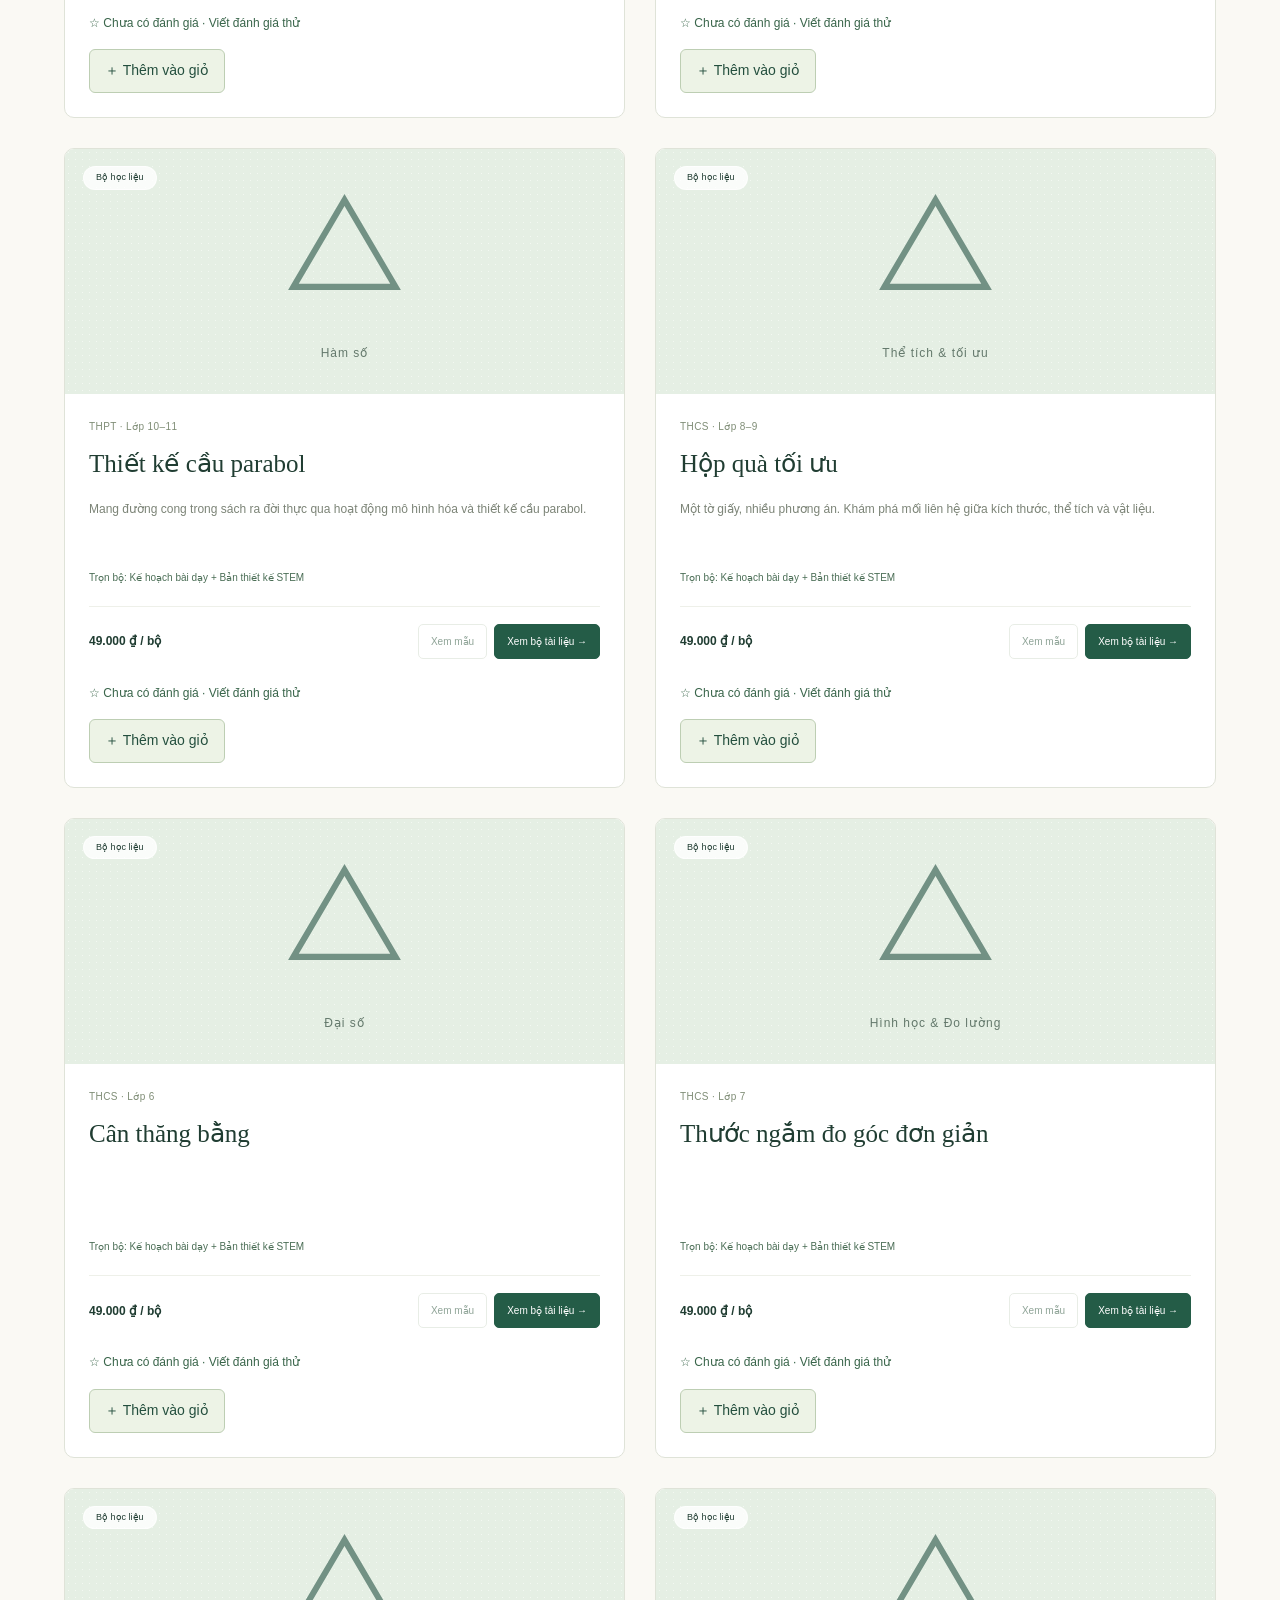
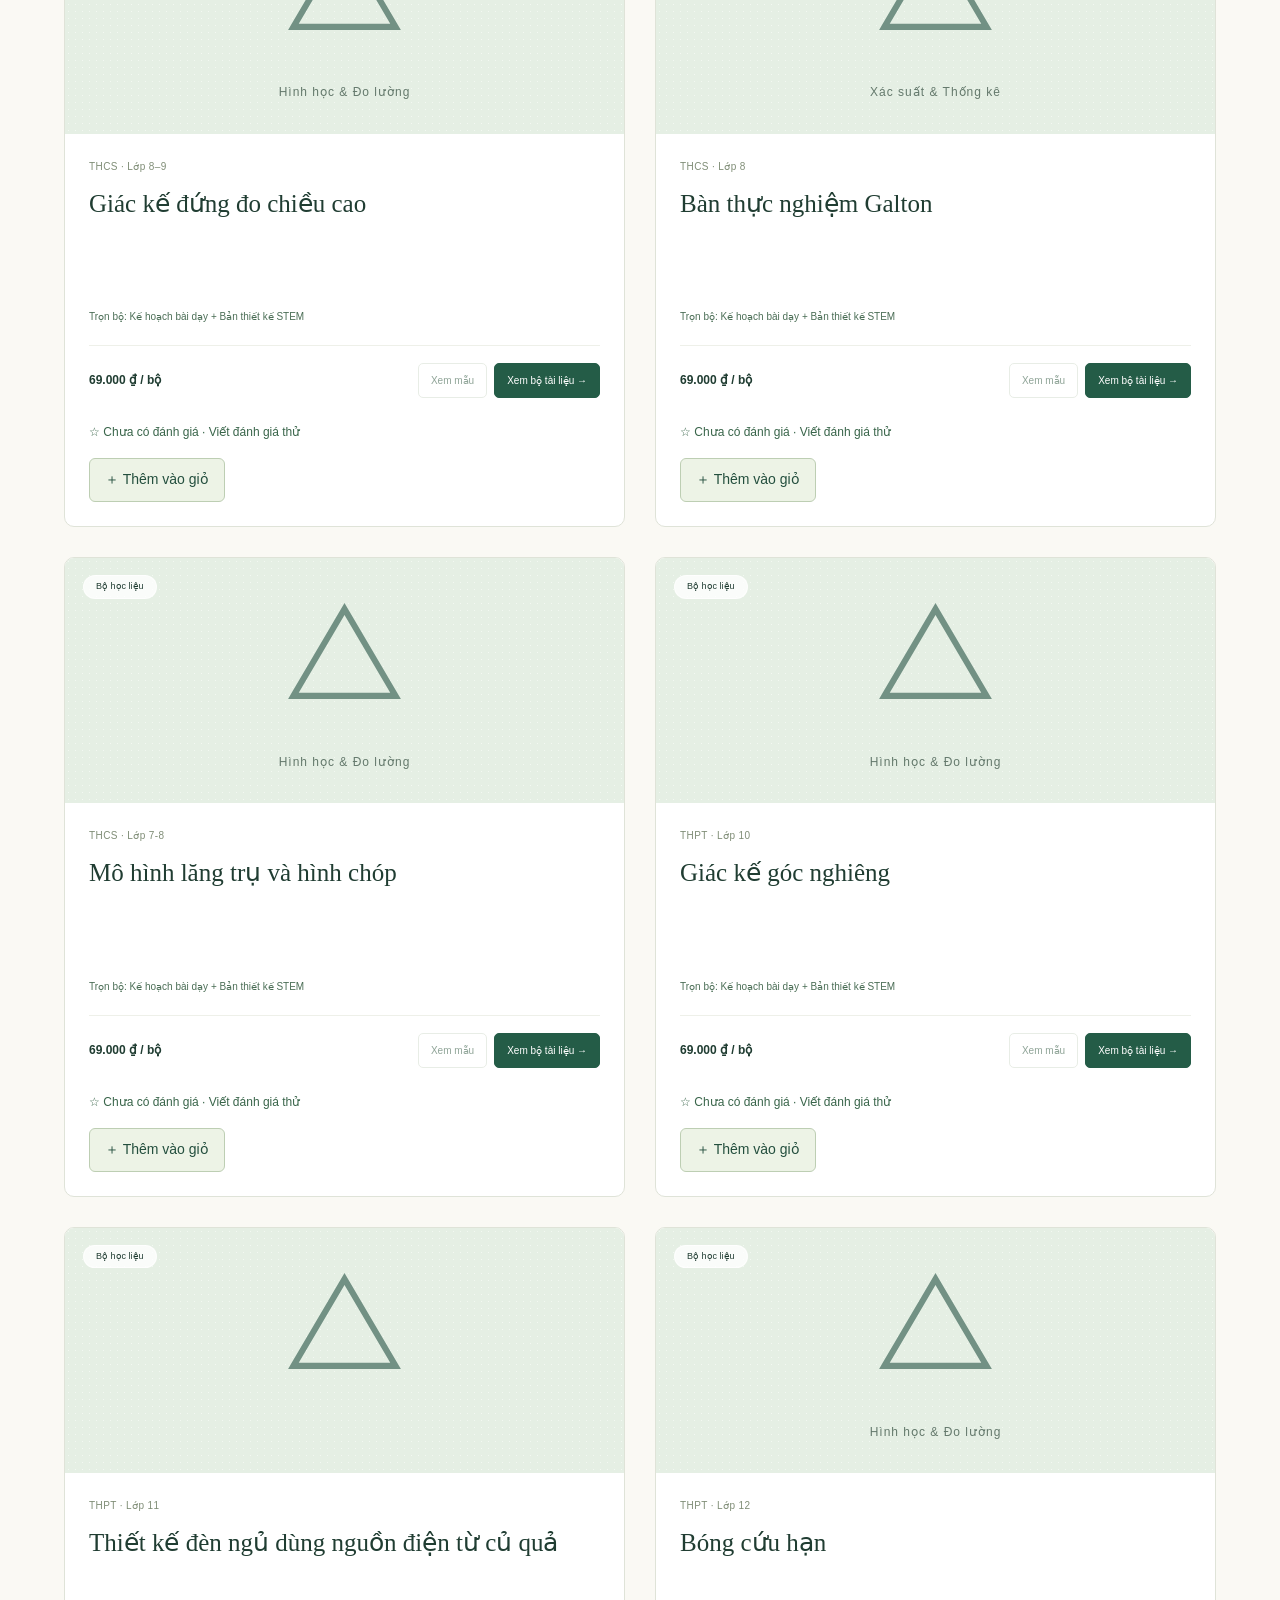
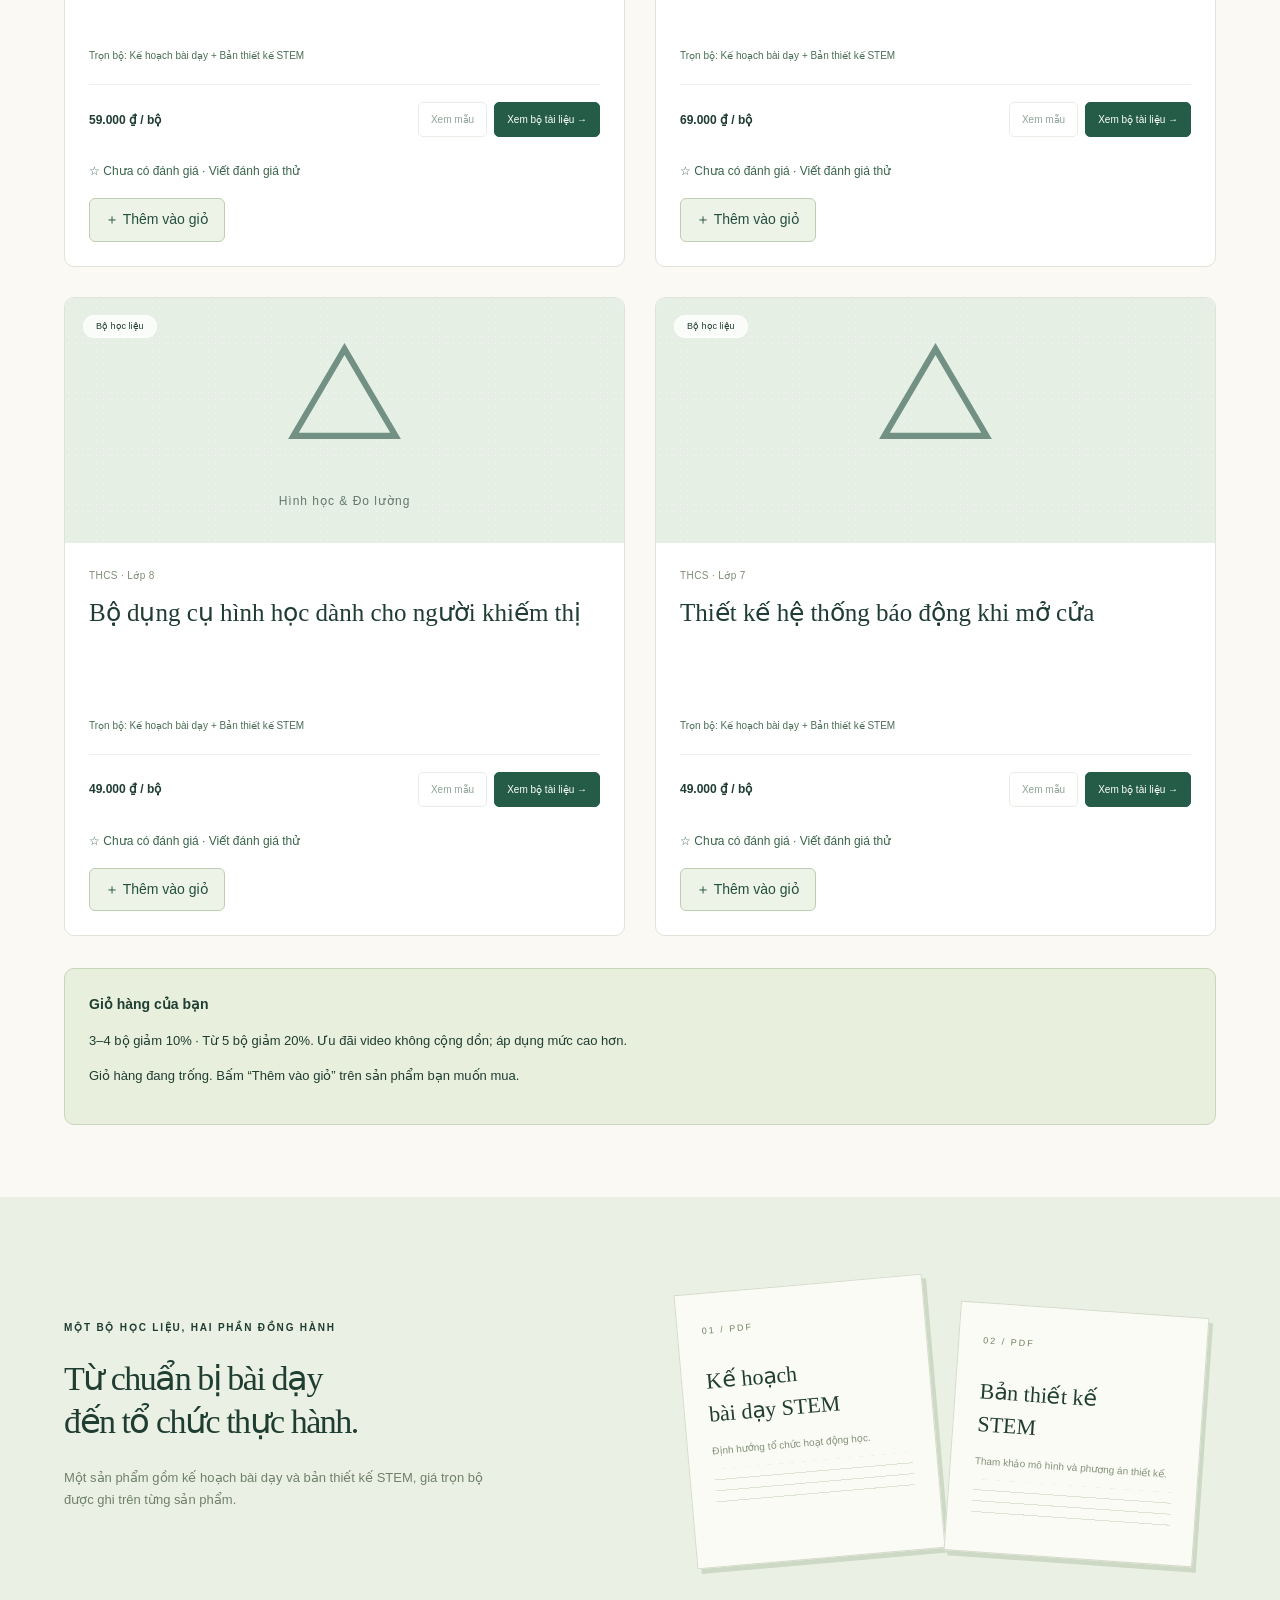
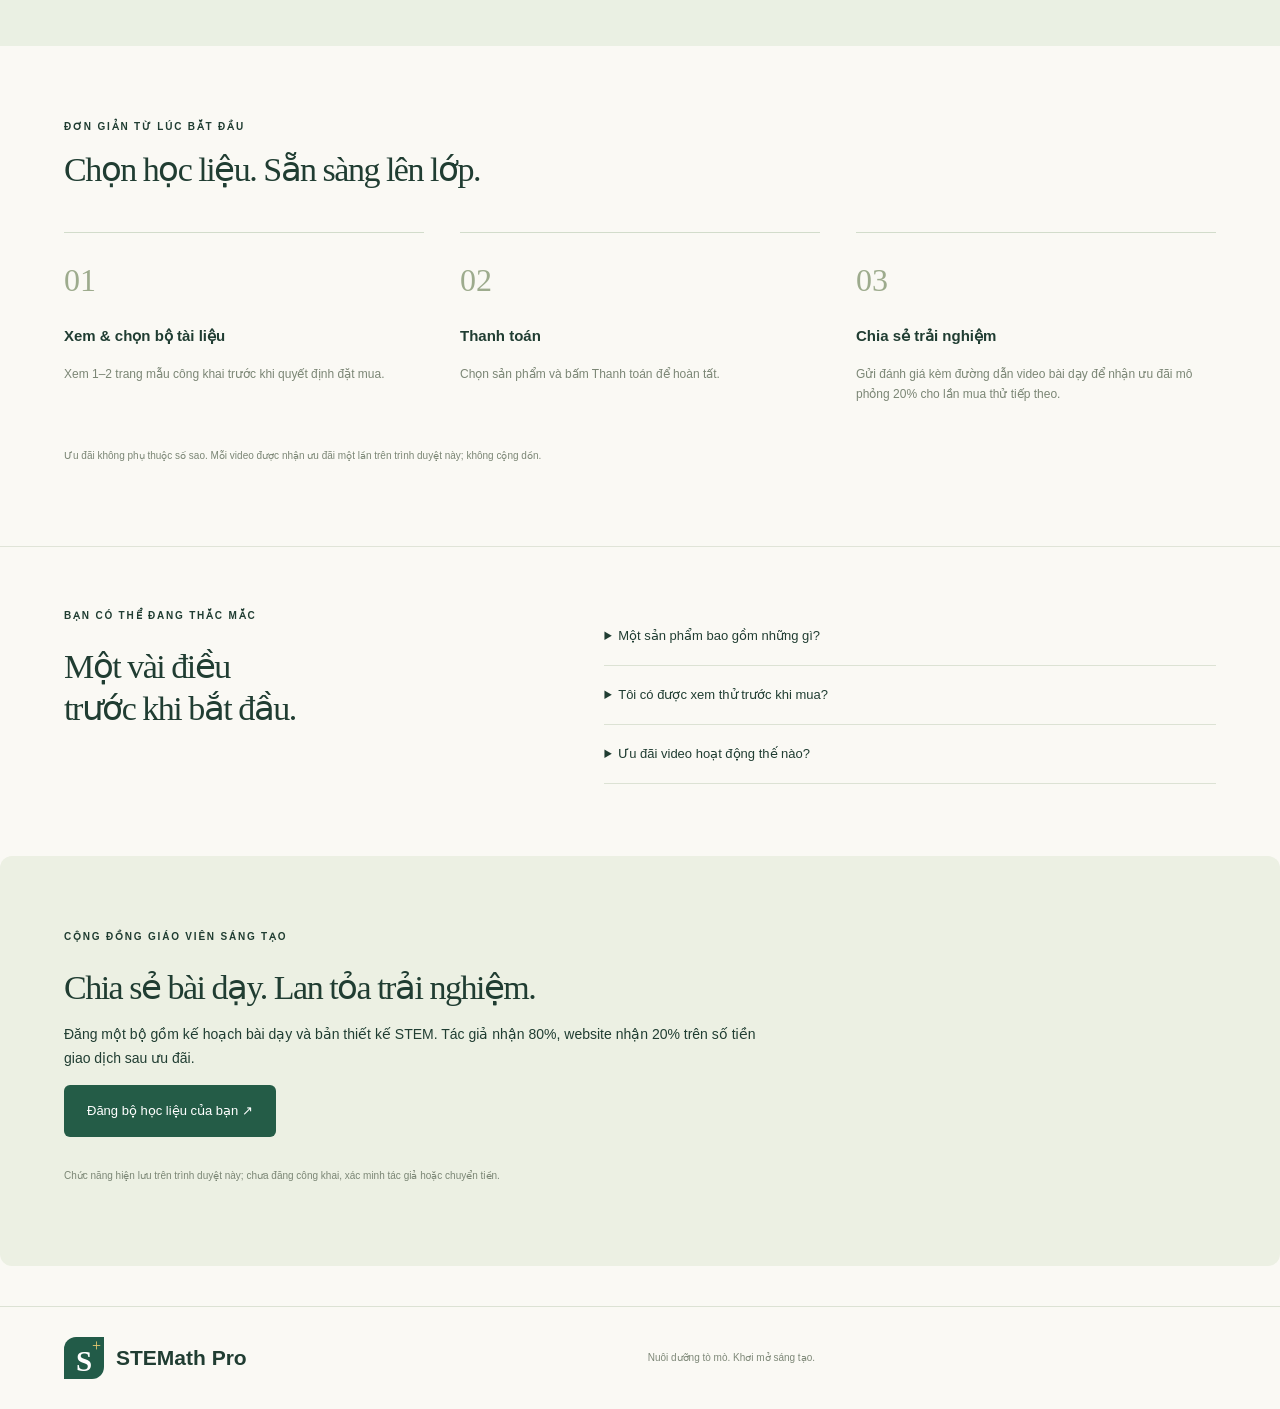
==== commit dce37cdc: "Update index.html" ====
--- a/index.html
+++ b/index.html
@@ -1,8 +1,8 @@
-<!doctype html><html lang="vi"><head><meta charset="utf-8"><meta name="viewport" content="width=device-width,initial-scale=1"><meta name="description" content="Kho học liệu STEM–Toán cấp trung học: kế hoạch bài dạy và bản thiết kế trong một bộ tài liệu."><title>STEM–Toán | Từ ý tưởng đến lớp học</title><link rel="stylesheet" href="styles.css"><script src="content.js" defer></script><script src="marketplace.js" defer></script><script src="demo.js" defer></script><script src="app.js" defer></script></head><body>
+<!doctype html><html lang="vi"><head><meta charset="utf-8"><meta name="viewport" content="width=device-width,initial-scale=1"><meta name="description" content="Kho học liệu STEM–Toán cấp trung học: kế hoạch bài dạy và bản thiết kế trong một bộ tài liệu."><title>STEMath Pro | Từ ý tưởng đến lớp học</title><link rel="stylesheet" href="styles.css"><script src="content.js" defer></script><script src="marketplace.js" defer></script><script src="demo.js" defer></script><script src="app.js" defer></script></head><body>
 <header class="header">
   <a class="brand" href="#">
     <span class="logo">S<span>+</span></span>
-    <span data-brand>STEM–Toán</span>
+    <span data-brand>STEMath Pro</span>
   </a>
   
   <nav aria-label="Điều hướng">
@@ -18,8 +18,8 @@
 <section id="kho" class="catalog section"><div class="section-heading"><div><p class="eyebrow">KHO HỌC LIỆU</p><h2>Ý tưởng cho tiết học tiếp theo.</h2></div><p>Chọn cấp học. Khám phá chủ đề.<br>Tìm cảm hứng cho lớp học của bạn.</p></div><div class="filters"><div class="tabs" role="group" aria-label="Lọc cấp học"><button class="active" data-level="all" aria-pressed="true">Tất cả</button><button data-level="THCS" aria-pressed="false">THCS</button><button data-level="THPT" aria-pressed="false">THPT</button></div><label class="search"><span>⌕</span><input id="search" type="search" placeholder="Tìm bài dạy..." aria-label="Tìm bài dạy"></label></div><p class="catalog-note">Mỗi bộ gồm kế hoạch bài dạy và bản thiết kế STEM, với giá riêng hiển thị trên sản phẩm.</p><div id="products" class="products"></div><p id="empty" hidden>Chưa tìm thấy bộ tài liệu phù hợp. Bạn thử từ khóa khác nhé.</p></section>
 <section class="bundle section"><div><p class="eyebrow">MỘT BỘ HỌC LIỆU, HAI PHẦN ĐỒNG HÀNH</p><h2>Từ chuẩn bị bài dạy<br>đến tổ chức thực hành.</h2><p>Một sản phẩm gồm kế hoạch bài dạy và bản thiết kế STEM, giá trọn bộ được ghi trên từng sản phẩm.</p></div><div class="documents"><article><span>01 / PDF</span><h3>Kế hoạch<br>bài dạy STEM</h3><p>Định hướng tổ chức hoạt động học.</p><div class="doc-lines"></div></article><article><span>02 / PDF</span><h3>Bản thiết kế<br>STEM</h3><p>Tham khảo mô hình và phương án thiết kế.</p><div class="doc-lines"></div></article></div></section>
 <section id="cach-mua" class="section"><div class="section-heading"><div><p class="eyebrow">ĐƠN GIẢN TỪ LÚC BẮT ĐẦU</p><h2>Chọn học liệu. Sẵn sàng lên lớp.</h2></div></div><div class="steps"><article><span>01</span><h3>Xem & chọn bộ tài liệu</h3><p>Xem 1–2 trang mẫu công khai trước khi quyết định đặt mua.</p></article><article><span>02</span><h3>Thanh toán</h3><p>Chọn sản phẩm và bấm Thanh toán để hoàn tất.</p></article><article><span>03</span><h3>Chia sẻ trải nghiệm</h3><p>Gửi đánh giá kèm đường dẫn video bài dạy để nhận ưu đãi mô phỏng 20% cho lần mua thử tiếp theo.</p></article></div><p class="fine">Ưu đãi không phụ thuộc số sao. Mỗi video được nhận ưu đãi một lần trên trình duyệt này; không cộng dồn.</p></section>
-<section id="hoi-dap" class="faq section"><div><p class="eyebrow">BẠN CÓ THỂ ĐANG THẮC MẮC</p><h2>Một vài điều<br>trước khi bắt đầu.</h2></div><div><details><summary>Một sản phẩm bao gồm những gì?</summary><p>Mỗi bộ gồm PDF kế hoạch bài dạy và PDF bản thiết kế STEM, với một mức giá chung cho cả bộ, hiển thị trên thẻ sản phẩm.</p></details><details><summary>Tôi có được xem thử trước khi mua?</summary><p>Có. Khi bộ tài liệu có bản mẫu, nút Xem mẫu sẽ hiển thị tối đa 2 trang xem trước của bộ đó.</p></details><details><summary></p></details><details><summary>Ưu đãi video hoạt động thế nào?</summary><p>Gửi đánh giá kèm link video bài dạy để nhận ưu đãi thử 20%, tự áp dụng một lần khi bấm thanh toán thử tiếp theo.</p></details></div></section>
-<section class="section seller-intro"><p class="eyebrow">CỘNG ĐỒNG GIÁO VIÊN SÁNG TẠO</p><h2>Chia sẻ bài dạy. Lan tỏa trải nghiệm.</h2><p>Đăng một bộ gồm kế hoạch bài dạy và bản thiết kế STEM. Tác giả nhận 80%, website nhận 20% trên số tiền giao dịch sau ưu đãi.</p><button class="button" id="seller-open-bottom">Đăng bộ học liệu của bạn ↗</button><p class="fine">Chức năng hiện lưu trên trình duyệt này; chưa đăng công khai, xác minh tác giả hoặc chuyển tiền.</p></section></main><footer><a class="brand" href="#"><span class="logo">S<span>+</span></span><span data-brand>STEM–Toán</span></a><p>Nuôi dưỡng tò mò. Khơi mở sáng tạo. </p><p id="contact"></p></footer>
+<section id="hoi-dap" class="faq section"><div><p class="eyebrow">BẠN CÓ THỂ ĐANG THẮC MẮC</p><h2>Một vài điều<br>trước khi bắt đầu.</h2></div><div><details><summary>Một sản phẩm bao gồm những gì?</summary><p>Mỗi bộ gồm PDF kế hoạch bài dạy và PDF bản thiết kế STEM, với một mức giá chung cho cả bộ, hiển thị trên thẻ sản phẩm.</p></details><details><summary>Tôi có được xem thử trước khi mua?</summary><p>Có. Khi bộ tài liệu có bản mẫu, nút Xem mẫu sẽ hiển thị tối đa 2 trang xem trước của bộ đó.</p></details><details><summary>Ưu đãi video hoạt động thế nào?</summary><p>Gửi đánh giá kèm link video bài dạy để nhận ưu đãi thử 20%, tự áp dụng một lần khi bấm thanh toán thử tiếp theo.</p></details></div></section>
+<section class="section seller-intro"><p class="eyebrow">CỘNG ĐỒNG GIÁO VIÊN SÁNG TẠO</p><h2>Chia sẻ bài dạy. Lan tỏa trải nghiệm.</h2><p>Đăng một bộ gồm kế hoạch bài dạy và bản thiết kế STEM. Tác giả nhận 80%, website nhận 20% trên số tiền giao dịch sau ưu đãi.</p><button class="button" id="seller-open-bottom">Đăng bộ học liệu của bạn ↗</button><p class="fine">Chức năng hiện lưu trên trình duyệt này; chưa đăng công khai, xác minh tác giả hoặc chuyển tiền.</p></section></main><footer><a class="brand" href="#"><span class="logo">S<span>+</span></span><span data-brand>STEMath Pro</span></a><p>Nuôi dưỡng tò mò. Khơi mở sáng tạo. </p><p id="contact"></p></footer>
 <dialog id="preview"><div class="dialog-head"><h2 id="preview-title">Xem mẫu</h2><button id="close-preview" aria-label="Đóng bản xem mẫu">✕</button></div><p>Bản xem trước · tối đa 2 trang</p><div id="preview-pages"></div></dialog>
 <dialog id="payment-dialog"><div class="dialog-head"><h2>Thanh toán thành công</h2><button type="button" data-close="payment-dialog" aria-label="Đóng thông báo">✕</button></div><p id="payment-message"></p><button class="button" id="payment-files" type="button">Xem bộ tài liệu</button> <button class="button" id="payment-review">Đánh giá sản phẩm</button></dialog>
 <dialog id="reviews-dialog"><div class="dialog-head"><h2 id="reviews-title">Đánh giá</h2><button type="button" data-close="reviews-dialog" aria-label="Đóng đánh giá">✕</button></div><p class="review-promo">Chia sẻ video bài dạy · Nhận ưu đãi <strong>20%</strong> cho lần mua tiếp theo, không phụ thuộc số sao.</p><p> </p><div id="reviews-list"></div><form id="review-form"><label for="review-name">Tên hiển thị</label><input id="review-name" required maxlength="60" placeholder="Tên bạn muốn hiển thị"><label for="review-stars">Mức đánh giá</label><select id="review-stars"><option value="5">5 sao</option><option value="4">4 sao</option><option value="3">3 sao</option><option value="2">2 sao</option><option value="1">1 sao</option></select><label for="review-text">Chia sẻ của bạn</label><textarea id="review-text" required maxlength="2000" placeholder="Điều hữu ích và điều bạn muốn cải thiện…"></textarea><label for="review-video">Link video bài dạy (không bắt buộc)</label><input id="review-video" type="url" placeholder="https://…"><small>Dán link video của bạn. Bản thử không tải video lên hoặc kiểm duyệt nội dung. Chỉ chia sẻ hình ảnh học sinh khi đã có quyền phù hợp.</small><button class="button" type="submit">Gửi đánh giá</button><p id="review-status" role="status" aria-live="polite"></p></form><button id="reset-demo" class="review-link">Xóa dữ liệu trải nghiệm trên máy này</button></dialog><dialog id="seller-dialog"><div class="dialog-head"><h2>Góc tác giả</h2><button id="seller-close" aria-label="Đóng góc tác giả">✕</button></div><p>Website 20% · Tác giả 80% — tính trên giá sau ưu đãi. Đây là sổ doanh thu trải nghiệm, chưa có khoản tiền được chuyển.</p><p id="seller-totals"></p><div id="seller-sales"></div><h3>Đăng bộ học liệu</h3><p>Bài đăng chỉ xuất hiện trên trình duyệt này. Không có tài khoản tác giả hoặc xác minh danh hiệu giáo viên.</p><form id="seller-form"><label>Tên tác giả<input name="author" required maxlength="80"></label><label>Tên bộ học liệu<input name="title" required maxlength="120"></label><div class="seller-row"><label>Cấp học<select name="level"><option>THCS</option><option>THPT</option></select></label><label>Lớp<input name="grades" required maxlength="40" placeholder="Lớp 8–9"></label></div><label>Chủ đề<input name="topic" required maxlength="80"></label><label>Mô tả<textarea name="description" required maxlength="1500"></textarea></label><label>Giá trọn bộ (đồng)<input name="price" type="number" min="1000" max="100000000" step="1000" value="59000" required></label><p>Giá chung cho kế hoạch bài dạy + bản thiết kế STEM.</p><label>Ảnh bìa riêng (không bắt buộc, tối đa 1 MB)<input id="seller-cover" type="file" accept="image/png,image/jpeg,image/webp"></label><label>Ảnh 1–2 trang xem trước (không bắt buộc, mỗi ảnh tối đa 1 MB)<input id="seller-previews" type="file" accept="image/png,image/jpeg,image/webp" multiple></label><label>Link PDF kế hoạch bài dạy<input name="lessonPdf" type="url" placeholder="https://drive.google.com/…"></label><label>Link PDF bản thiết kế STEM<input name="designPdf" type="url" placeholder="https://drive.google.com/…"></label><p>Chưa có PDF có thể bổ sung sau bằng cách sửa bài đăng. Giữ file đầy đủ ở Drive hạn chế quyền truy cập; không có máy chủ lưu PDF trên website này.</p><label class="seller-check"><input name="rights" type="checkbox" required> Tôi có quyền chia sẻ nội dung này và đã có sự đồng ý cần thiết đối với hình ảnh người khác.</label><button type="submit" class="button" id="seller-submit">Đăng trên trình duyệt này</button><button type="button" id="seller-cancel" hidden>Hủy chỉnh sửa</button><p id="seller-status" role="status" aria-live="polite"></p></form><h3>Bài đăng trên máy này</h3><div id="seller-list"></div></dialog></body></html>
